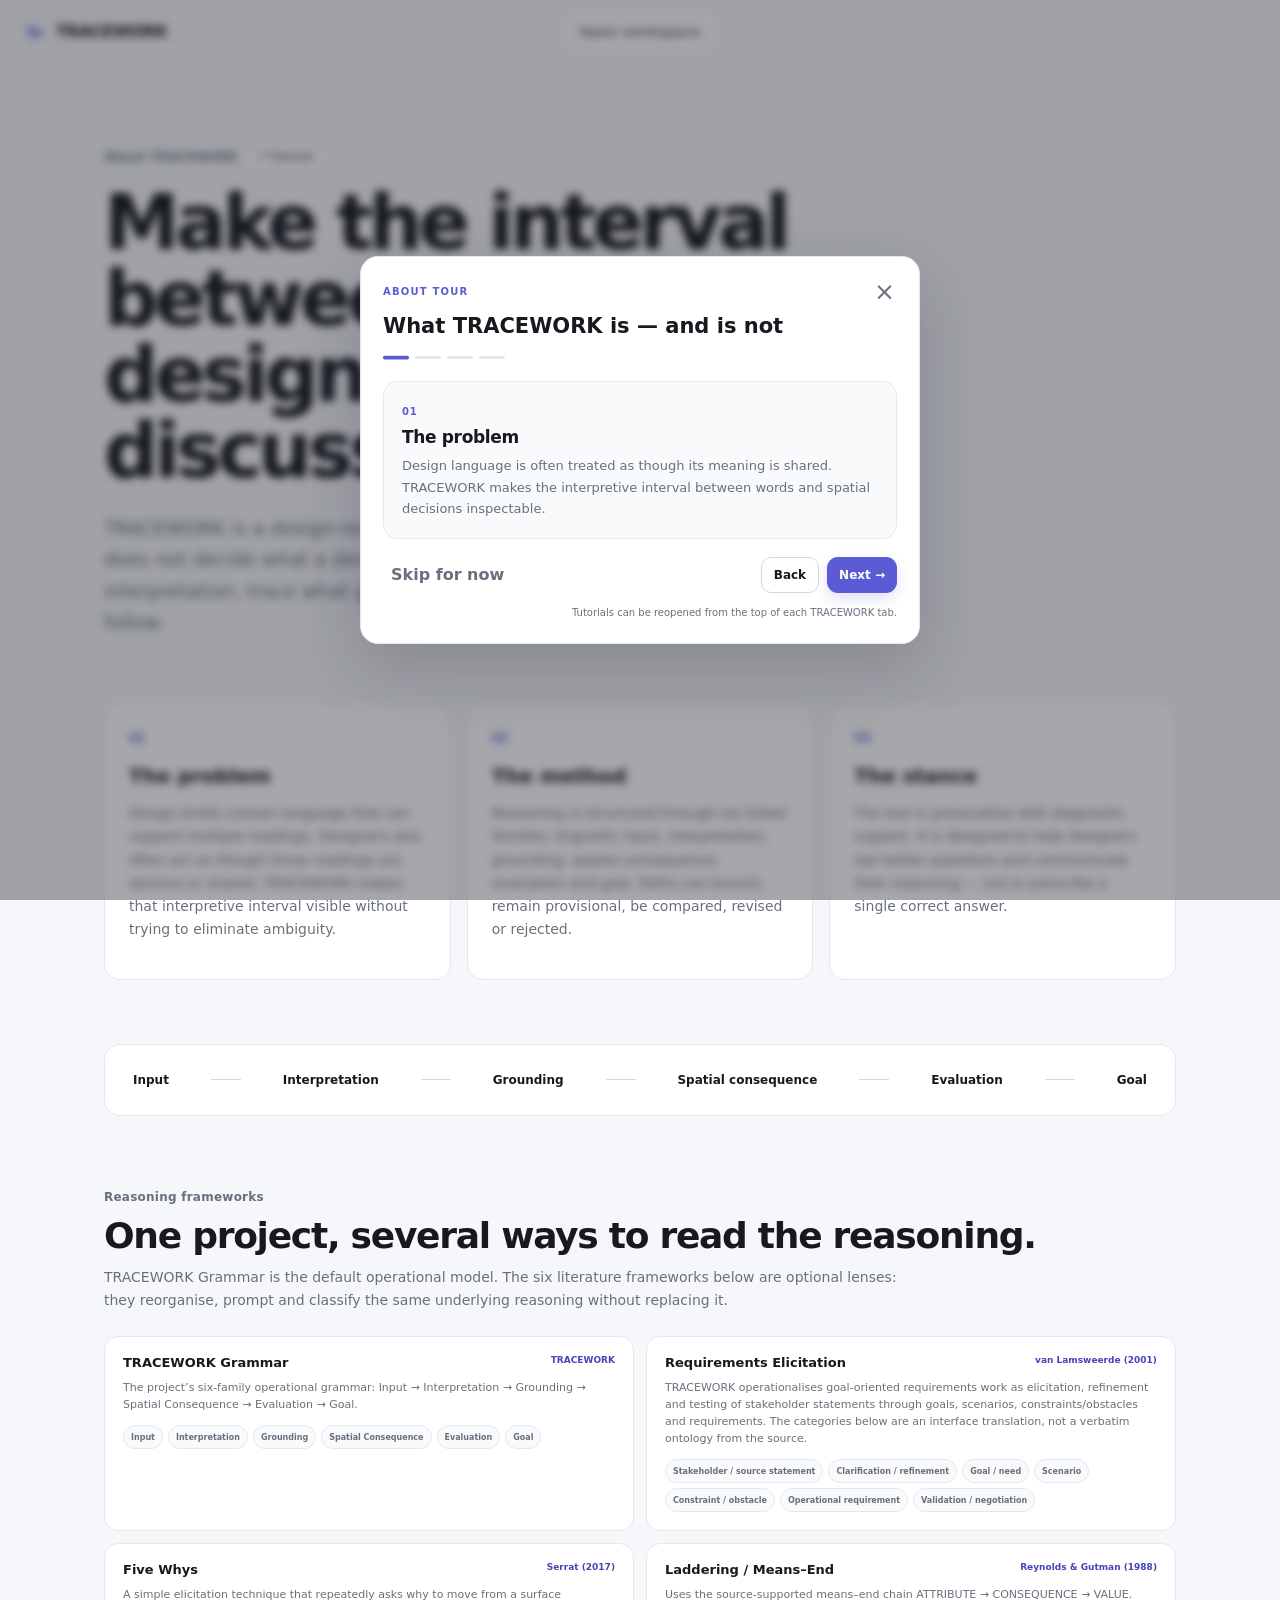
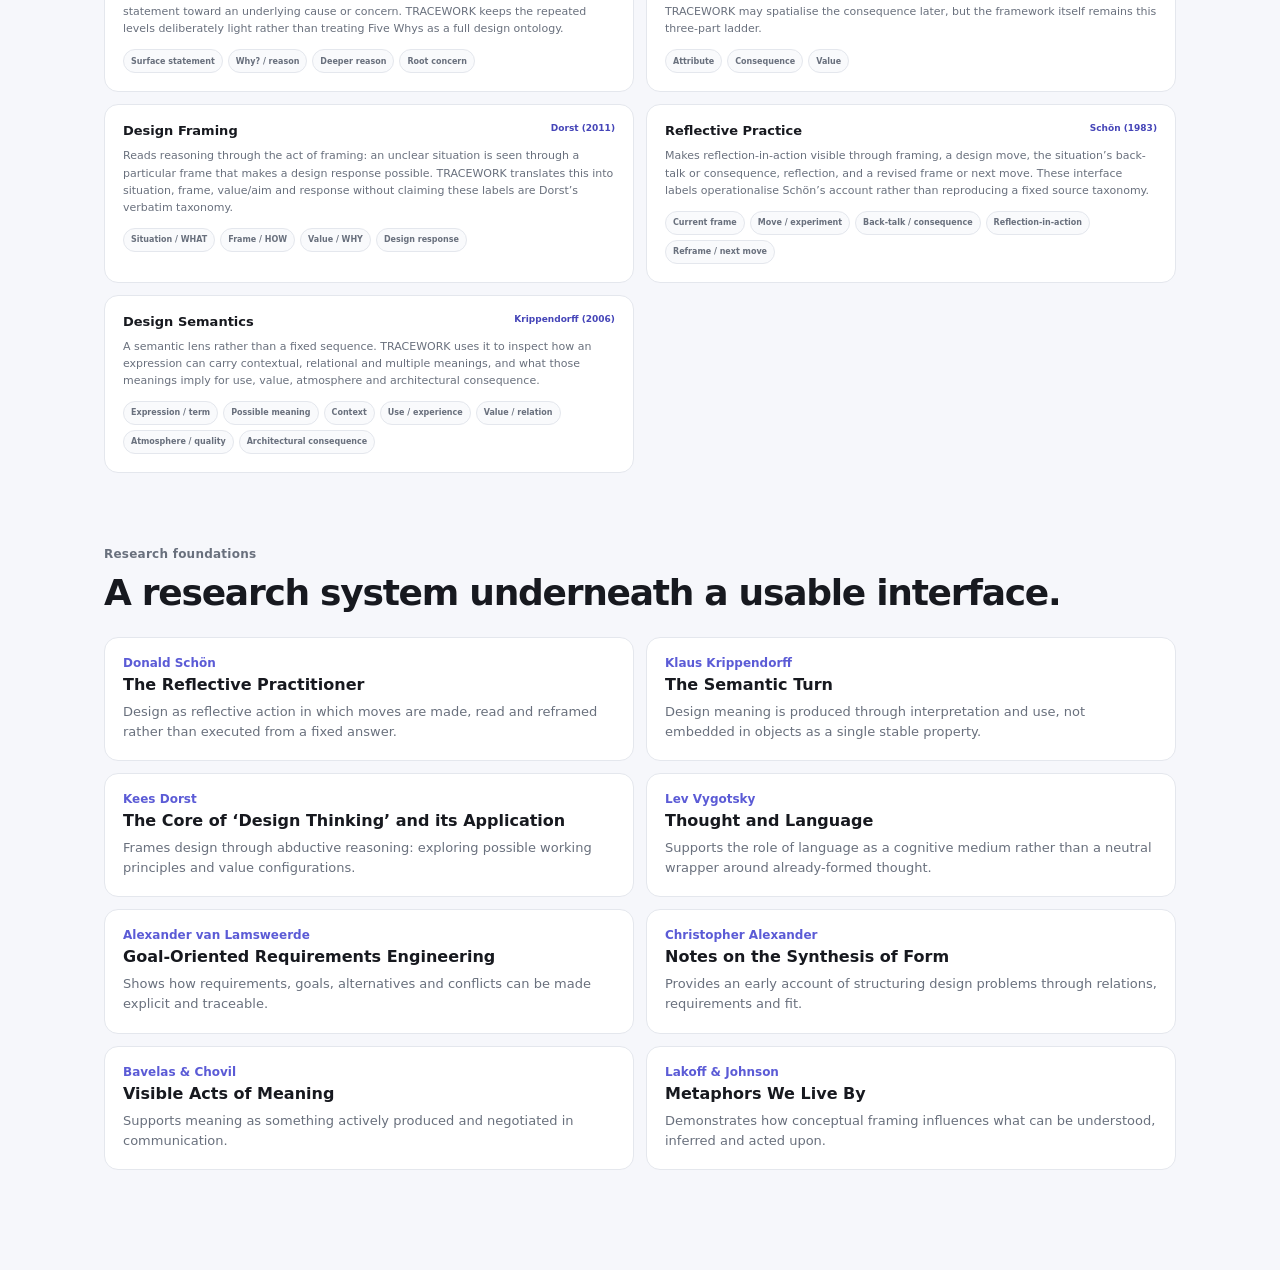
==== about.html @ eb067b59 "Add framework-aware guidance and tutorials" ====
<!doctype html>
<html lang="en">
<head>
  <meta charset="utf-8">
  <meta name="viewport" content="width=device-width,initial-scale=1">
  <title>About — TRACEWORK</title>
  <link rel="stylesheet" href="css/base.css">
  <link rel="stylesheet" href="css/layout.css">
  <link rel="stylesheet" href="css/components.css">
  <link rel="stylesheet" href="css/responsive.css">
</head>
<body>
  <header class="topbar">
    <a class="brand" href="index.html">
      <span class="brand-mark" aria-hidden="true"><span></span><span></span><span></span></span>
      <span>TRACEWORK</span>
    </a>
    <nav class="topnav"><a class="nav-link" href="index.html?resume=1">Open workspace</a></nav>
  </header>
  <main class="about-page">
    <section class="about-hero">
      <div class="tutorial-kicker-row"><span class="product-kicker">About TRACEWORK</span><button type="button" class="tutorial-link" data-tutorial="about">? Tutorial</button></div>
      <h1>Make the interval between words and design decisions discussable.</h1>
      <p>TRACEWORK is a design-reasoning prototype for architects and designers. It does not decide what a design term means. It helps a designer externalise an interpretation, trace what grounds it, and see the spatial consequences that follow.</p>
    </section>
    <section class="about-grid">
      <article><span>01</span><h2>The problem</h2><p>Design briefs contain language that can support multiple readings. Designers also often act as though those readings are obvious or shared. TRACEWORK makes that interpretive interval visible without trying to eliminate ambiguity.</p></article>
      <article><span>02</span><h2>The method</h2><p>Reasoning is structured through six linked families: linguistic input, interpretation, grounding, spatial consequence, evaluation and goal. Paths can branch, remain provisional, be compared, revised or rejected.</p></article>
      <article><span>03</span><h2>The stance</h2><p>The tool is provocative with diagnostic support. It is designed to help designers ask better questions and communicate their reasoning — not to prescribe a single correct answer.</p></article>
    </section>
    <section class="about-flow">
      <div class="flow-step">Input</div><i></i><div class="flow-step">Interpretation</div><i></i><div class="flow-step">Grounding</div><i></i><div class="flow-step">Spatial consequence</div><i></i><div class="flow-step">Evaluation</div><i></i><div class="flow-step">Goal</div>
    </section>
    <section class="about-frameworks">
      <span class="product-kicker">Reasoning frameworks</span>
      <h2>One project, several ways to read the reasoning.</h2>
      <p>TRACEWORK Grammar is the default operational model. The six literature frameworks below are optional lenses: they reorganise, prompt and classify the same underlying reasoning without replacing it.</p>
      <div class="framework-reference-grid" id="frameworkReferenceGrid"></div>
    </section>
    <section class="about-research">
      <span class="product-kicker">Research foundations</span>
      <h2>A research system underneath a usable interface.</h2>
      <div id="referenceList" class="reference-list"></div>
    </section>
  </main>
  <div class="modal-backdrop hidden" id="modalBackdrop" role="presentation">
    <div class="modal" id="modal" role="dialog" aria-modal="true" aria-labelledby="modalTitle"></div>
  </div>
  <script type="module">
    import { loadReferences } from './js/evidence/references.js';
    import { bindTutorialTriggers, maybeOpenFirstVisitTutorial } from './js/ui/tutorials.js';
    import { frameworks } from './js/core/frameworks.js';
    const el = document.getElementById('referenceList');
    loadReferences().then(items => {
      el.innerHTML = items.map(r => `<article><strong>${r.author}</strong><span>${r.title}</span><p>${r.relevance}</p></article>`).join('');
    });
    const frameworkGrid=document.getElementById('frameworkReferenceGrid');
    frameworkGrid.innerHTML=frameworks.filter(f=>f.id!=='freeform').map(f=>`<article class="framework-reference-card"><div class="framework-reference-head"><strong>${f.label}</strong><span>${f.source||''}</span></div><p>${f.description}</p><div class="framework-reference-roles">${(f.categories||[]).map(c=>`<span class="framework-role-chip has-help" data-help="${c.description}">${c.label}</span>`).join('')}</div></article>`).join('');
    bindTutorialTriggers();
    maybeOpenFirstVisitTutorial('about');
  </script>
</body>
</html>
---- css/base.css ----
:root {
  --bg: #f6f7fb;
  --surface: #ffffff;
  --surface-soft: #f9fafc;
  --surface-tint: #f2f2ff;
  --text: #17191f;
  --muted: #69707d;
  --muted-2: #9097a3;
  --border: #e4e7ed;
  --border-strong: #d3d7e0;
  --accent: #5b5bd6;
  --accent-dark: #4545b8;
  --accent-soft: #eeeeff;
  --input: #64748b;
  --interpretation: #7456e8;
  --grounding: #16847b;
  --consequence: #d17a18;
  --evaluation: #bd4b77;
  --goal: #3c8f5e;
  --danger: #b64242;
  --shadow: 0 10px 30px rgba(34, 40, 61, .07);
  --radius-sm: 10px;
  --radius: 14px;
  --radius-lg: 20px;
  --topbar: 64px;
  --font: Inter, ui-sans-serif, system-ui, -apple-system, BlinkMacSystemFont, "Segoe UI", sans-serif;
}
* { box-sizing: border-box; }
html { color-scheme: light; }
body { margin: 0; background: var(--bg); color: var(--text); font-family: var(--font); -webkit-font-smoothing: antialiased; }
button, input, textarea, select { font: inherit; }
button, a { -webkit-tap-highlight-color: transparent; }
button { color: inherit; }
a { color: inherit; text-decoration: none; }
textarea, input { color: var(--text); }
textarea::placeholder, input::placeholder { color: #a0a6b2; }
.hidden { display: none !important; }
::selection { background: #dedeff; }
:focus-visible { outline: 3px solid rgba(91,91,214,.2); outline-offset: 2px; }
:root { --note:#8d93a0; }
---- css/layout.css ----
.topbar {
  height: var(--topbar); position: sticky; top: 0; z-index: 50; display: grid;
  grid-template-columns: 1fr auto 1fr; align-items: center; gap: 24px; padding: 0 24px;
  background: rgba(246,247,251,.92); border-bottom: 1px solid var(--border); backdrop-filter: blur(16px);
}
.brand { display: inline-flex; width: max-content; align-items: center; gap: 10px; border: 0; background: transparent; padding: 0; font-weight: 760; letter-spacing: -.02em; cursor: pointer; }
.brand-mark { width: 22px; height: 20px; display: flex; align-items: center; position: relative; }
.brand-mark span { position: absolute; height: 2px; background: var(--accent); border-radius: 3px; transform-origin: left center; }
.brand-mark span:nth-child(1){ width: 12px; transform: translate(1px,-5px) rotate(14deg); }
.brand-mark span:nth-child(2){ width: 18px; transform: translate(3px,0); }
.brand-mark span:nth-child(3){ width: 13px; transform: translate(5px,5px) rotate(-14deg); }
.topnav { display: flex; align-items: center; gap: 4px; background: rgba(255,255,255,.72); border: 1px solid var(--border); padding: 4px; border-radius: 12px; }
.nav-link { border: 0; background: transparent; padding: 8px 12px; border-radius: 8px; color: var(--muted); font-size: 13px; font-weight: 600; cursor: pointer; }
.nav-link:hover, .nav-link.active { background: var(--surface); color: var(--text); box-shadow: 0 1px 3px rgba(20,24,38,.06); }
.topbar-actions { justify-self: end; display: flex; align-items: center; gap: 10px; }
.save-status { display: inline-flex; align-items: center; gap: 7px; font-size: 12px; color: var(--muted); }
.status-dot { width: 7px; height: 7px; border-radius: 50%; background: #55a56e; }

.landing { min-height: calc(100vh - var(--topbar)); display: flex; flex-direction: column; align-items: center; justify-content: center; padding: 72px 24px 52px; }
.landing-copy { text-align: center; max-width: 850px; }
.product-kicker, .panel-kicker { display: inline-block; color: var(--muted); font-size: 12px; font-weight: 700; letter-spacing: .02em; }
.landing h1 { margin: 18px 0 18px; font-size: clamp(52px, 7vw, 86px); line-height: .96; letter-spacing: -.055em; font-weight: 720; }
.landing h1 span { color: var(--accent); }
.landing-lede { max-width: 680px; margin: 0 auto; font-size: 19px; line-height: 1.6; color: var(--muted); }
.start-card { width: min(780px,100%); margin-top: 46px; padding: 16px; background: var(--surface); border: 1px solid var(--border); border-radius: 20px; box-shadow: var(--shadow); }
.start-card label { display: block; padding: 6px 6px 12px; font-size: 13px; font-weight: 700; }
.start-card textarea { width: 100%; resize: vertical; min-height: 160px; border: 0; background: var(--surface-soft); border-radius: 14px; padding: 18px; outline: none; line-height: 1.65; font-size: 15px; }
.start-actions { display: flex; align-items: center; justify-content: space-between; gap: 12px; padding: 14px 4px 2px; }
.landing-proof { display: flex; align-items: center; flex-wrap: wrap; justify-content: center; gap: 8px; margin-top: 36px; color: var(--muted-2); font-size: 11px; font-weight: 650; }
.landing-proof i { width: 24px; height: 1px; background: var(--border-strong); }

.app-view { min-height: calc(100vh - var(--topbar)); }
.workspace { display: grid; grid-template-columns: 330px minmax(520px,1fr) 340px; height: calc(100vh - var(--topbar)); min-height: 620px; }
.panel { background: var(--surface); min-width: 0; }
.source-panel, .inspector-panel { overflow: auto; }
.source-panel { border-right: 1px solid var(--border); padding: 22px; }
.canvas-panel { position: relative; display: grid; grid-template-rows: auto 1fr auto; background: var(--surface-soft); overflow: hidden; }
.inspector-panel { border-left: 1px solid var(--border); padding: 22px; }
.panel-header, .canvas-toolbar { display: flex; align-items: flex-start; justify-content: space-between; gap: 16px; }
.panel-header h2, .canvas-toolbar h2 { margin: 5px 0 0; font-size: 18px; letter-spacing: -.02em; }
.canvas-toolbar { padding: 18px 20px 14px; border-bottom: 1px solid var(--border); background: rgba(255,255,255,.76); backdrop-filter: blur(10px); z-index: 8; }
.canvas-title-row { display: flex; align-items: center; gap: 9px; }
.toolbar-actions { display: flex; gap: 6px; }
.canvas-empty { align-self: center; justify-self: center; text-align: center; max-width: 390px; padding: 30px; color: var(--muted); }
.canvas-empty h3 { color: var(--text); margin: 18px 0 8px; font-size: 20px; }
.canvas-empty p { margin: 0; font-size: 14px; line-height: 1.6; }
.empty-glyph { width: 72px; height: 44px; margin: 0 auto; position: relative; }
.empty-glyph span { position: absolute; height: 2px; border-radius: 3px; background: var(--accent); transform-origin: left center; }
.empty-glyph span:nth-child(1){ width: 42px; top: 12px; left: 6px; transform: rotate(12deg); }
.empty-glyph span:nth-child(2){ width: 55px; top: 22px; left: 10px; }
.empty-glyph span:nth-child(3){ width: 35px; top: 32px; left: 20px; transform: rotate(-12deg); }
.canvas-footer { min-height: 48px; padding: 10px 16px; border-top: 1px solid var(--border); display: flex; align-items: center; justify-content: space-between; gap: 12px; background: rgba(255,255,255,.82); z-index: 8; }
.canvas-hint { font-size: 11px; color: var(--muted-2); }
.graph-viewport { position: relative; overflow: auto; background-image: radial-gradient(circle at 1px 1px, #dfe2e9 1px, transparent 0); background-size: 22px 22px; cursor: grab; overscroll-behavior: contain; touch-action: none; }
.graph-viewport.panning { cursor: grabbing; }
.graph-viewport.panning .graph-node { cursor: grabbing; }
.graph-surface { min-width: 1100px; min-height: 720px; position: relative; transform-origin: 0 0; }
.subview { padding: 52px clamp(24px,5vw,72px) 70px; }
.subview-head { display: flex; justify-content: space-between; align-items: end; gap: 30px; margin-bottom: 34px; }
.subview-head h2 { margin: 7px 0 8px; font-size: clamp(28px,3vw,42px); letter-spacing: -.035em; }
.subview-head p { max-width: 720px; margin: 0; color: var(--muted); line-height: 1.6; }
.pathway-grid { display: grid; grid-template-columns: repeat(3,minmax(0,1fr)); gap: 16px; }
.trace-dashboard { display: grid; grid-template-columns: 1.2fr .8fr; gap: 18px; }

.about-page { max-width: 1120px; margin: 0 auto; padding: 80px 24px 100px; }
.about-hero { max-width: 850px; }
.about-hero h1 { margin: 16px 0 24px; font-size: clamp(46px,6vw,76px); line-height: 1; letter-spacing: -.055em; }
.about-hero p { max-width: 760px; font-size: 19px; line-height: 1.65; color: var(--muted); }
.about-grid { display: grid; grid-template-columns: repeat(3,1fr); gap: 16px; margin: 64px 0; }
.about-grid article { background: var(--surface); border: 1px solid var(--border); border-radius: 16px; padding: 24px; }
.about-grid article > span { color: var(--accent); font-size: 12px; font-weight: 750; }
.about-grid h2 { font-size: 20px; margin: 18px 0 10px; }
.about-grid p { color: var(--muted); line-height: 1.65; font-size: 14px; }
.about-flow { display: flex; align-items: center; justify-content: space-between; gap: 8px; padding: 28px; background: var(--surface); border: 1px solid var(--border); border-radius: 16px; overflow-x: auto; }
.about-flow i { min-width: 30px; height: 1px; background: var(--border-strong); }
.flow-step { white-space: nowrap; font-size: 12px; font-weight: 700; }
.about-research { margin-top: 70px; }
.about-research h2 { font-size: 36px; letter-spacing: -.035em; margin: 10px 0 24px; }
.reference-list { display: grid; grid-template-columns: repeat(2,1fr); gap: 12px; }
.reference-list article { background: var(--surface); border: 1px solid var(--border); border-radius: 14px; padding: 18px; }
.reference-list strong, .reference-list span { display: block; }
.reference-list strong { font-size: 12px; color: var(--accent); margin-bottom: 5px; }
.reference-list span { font-weight: 700; }
.reference-list p { margin: 8px 0 0; color: var(--muted); font-size: 13px; line-height: 1.55; }
.graph-stage { position:relative; min-width:100%; min-height:100%; }
.graph-surface { position:absolute; left:0; top:0; transform-origin:0 0; }
.zoom-control { display:flex; align-items:center; border:1px solid var(--border); border-radius:10px; overflow:hidden; background:var(--surface); }
.zoom-control .tool-button { border:0; border-radius:0; min-width:34px; padding-inline:9px; }
.zoom-control span { min-width:48px; text-align:center; font-size:10px; font-weight:750; color:var(--muted); border-inline:1px solid var(--border); padding:7px 5px; }
.project-shelf { width:min(900px,calc(100% - 40px)); margin:30px auto 0; }
.project-shelf-head { display:flex; align-items:end; justify-content:space-between; gap:20px; margin-bottom:12px; }
.project-shelf-head h2 { margin:5px 0 0; font-size:17px; }
.project-local-note { font-size:10px; color:var(--muted-2); }
.project-grid { display:grid; grid-template-columns:repeat(2,minmax(0,1fr)); gap:10px; }
.project-card { background:rgba(255,255,255,.82); border:1px solid var(--border); border-radius:14px; padding:15px; display:flex; align-items:center; justify-content:space-between; gap:14px; box-shadow:0 5px 16px rgba(34,40,61,.035); }
.project-card-label { display:block; font-size:9px; font-weight:800; letter-spacing:.08em; color:var(--accent); }
.project-card h3 { margin:5px 0 4px; font-size:13px; }
.project-card p { margin:0; color:var(--muted); font-size:10px; line-height:1.45; max-width:420px; }
.compact-project { flex:0 0 auto; padding:8px 12px; }

/* Round 1 · free reasoning input. Kept as an overlay so the established workspace layout stays intact. */
.thought-dock {
  position:absolute; z-index:7; left:50%; bottom:62px; transform:translateX(-50%);
  width:min(690px,calc(100% - 44px)); display:grid; grid-template-columns:minmax(0,1fr) auto;
  gap:10px; align-items:end; padding:10px; background:rgba(245,246,249,.96);
  border:1px solid var(--border-strong); border-radius:14px; box-shadow:0 10px 28px rgba(34,40,61,.10);
  backdrop-filter:blur(10px);
}
.thought-entry { min-width:0; }
.thought-entry textarea { width:100%; min-height:48px; max-height:116px; resize:vertical; border:0; outline:0; background:transparent; padding:6px 8px 4px; font-size:12px; line-height:1.5; }
.thought-reading { display:flex; align-items:center; gap:7px; min-height:26px; padding:2px 7px 0; color:var(--muted); font-size:9px; }
.thought-reading select { max-width:155px; border:1px solid var(--border); border-radius:999px; background:var(--surface); color:var(--text); padding:4px 8px; font-size:9px; font-weight:750; outline:0; }
.thought-reading small { min-width:0; overflow:hidden; text-overflow:ellipsis; white-space:nowrap; color:var(--muted-2); }
.thought-actions { display:flex; gap:6px; padding-bottom:2px; }
.thought-actions button:disabled { opacity:.42; cursor:not-allowed; }

/* Long-brief intake keeps the existing landing card but adds a quiet mode switch. */
.brief-start-head { display:flex; align-items:center; justify-content:space-between; gap:14px; padding:2px 4px 10px; }
.brief-start-head > label { padding:4px 2px; }
.brief-mode-toggle { display:flex; align-items:center; gap:3px; padding:3px; border:1px solid var(--border); border-radius:10px; background:var(--surface-soft); }
.brief-mode-button { border:0; background:transparent; color:var(--muted); border-radius:7px; padding:7px 9px; font-size:10px; font-weight:750; cursor:pointer; }
.brief-mode-button.active { background:var(--surface); color:var(--text); box-shadow:0 1px 3px rgba(20,24,38,.08); }
.document-brief-tools { display:flex; align-items:center; gap:10px; margin:0 2px 10px; padding:10px 11px; border:1px dashed var(--border-strong); border-radius:12px; background:var(--surface-soft); }
.document-upload-button { flex:0 0 auto; margin:0 !important; padding:7px 10px !important; border:1px solid var(--border-strong); border-radius:9px; background:var(--surface); font-size:10px !important; cursor:pointer; }
.document-upload-button:hover { border-color:#bfc4cf; }
.document-file-status { min-width:0; color:var(--muted); font-size:10px; line-height:1.45; }
.brief-chunk-preview { margin:10px 2px 0; padding:11px 12px; border:1px solid var(--border); border-radius:12px; background:#fafaff; display:grid; gap:8px; }
.brief-chunk-preview > div:first-child { display:flex; align-items:baseline; justify-content:space-between; gap:12px; }
.brief-chunk-preview strong { font-size:11px; }
.brief-chunk-preview span { color:var(--muted); font-size:9px; }
.brief-chunk-preview-list { display:flex; flex-wrap:wrap; gap:5px; }
.brief-chunk-preview-list span { display:inline-flex; align-items:center; min-height:23px; padding:4px 7px; border-radius:999px; background:var(--surface); border:1px solid var(--border); color:var(--muted); }

/* Round 2B.1 · named projects and explicit long-brief filing */
.project-name-field { margin:0 2px 10px; }
.project-name-field label { display:flex; align-items:center; justify-content:space-between; gap:10px; padding:3px 3px 6px; color:var(--text); font-size:10px; }
.project-name-field label span { color:var(--muted-2); font-weight:550; }
.project-name-field input { width:100%; border:1px solid var(--border); border-radius:10px; background:var(--surface-soft); color:var(--text); padding:10px 12px; outline:0; font-size:12px; }
.project-name-field input:focus { border-color:#c7c7f8; background:var(--surface); box-shadow:0 0 0 3px rgba(99,94,232,.06); }

/* Round 2B.3 · landing source filing */
.brief-chunk-preview-head { display:flex; align-items:flex-start !important; justify-content:space-between; gap:12px; }
.brief-chunk-preview-head > div { display:grid; gap:2px; }
.brief-chunk-preview-list .landing-chunk-chip { display:inline-flex; align-items:center; gap:5px; min-height:25px; padding:4px 8px; border-radius:999px; background:var(--surface); border:1px solid var(--border); color:var(--muted); font:inherit; font-size:9px; cursor:pointer; }
.brief-chunk-preview-list .landing-chunk-chip:hover { border-color:#cbcbed; color:var(--text); }
.brief-chunk-preview-list .landing-chunk-chip.active { border-color:#aaa8ef; background:#f2f1ff; color:var(--accent-dark); box-shadow:0 0 0 2px rgba(99,94,232,.05); }
.landing-chunk-empty { padding:7px 0; color:var(--muted); font-size:9px; }
.landing-chunk-editor { display:grid; gap:7px; padding-top:8px; border-top:1px solid var(--border); }
.landing-chunk-editor-head { display:flex; align-items:baseline; justify-content:space-between; gap:10px; }
.landing-chunk-editor input,.landing-chunk-editor textarea { width:100%; box-sizing:border-box; border:1px solid var(--border); border-radius:9px; background:var(--surface); color:var(--text); padding:8px 9px; outline:none; font:inherit; font-size:10px; resize:vertical; }
.landing-chunk-editor input:focus,.landing-chunk-editor textarea:focus { border-color:#aaa8ef; box-shadow:0 0 0 2px rgba(99,94,232,.06); }

/* Round 3A · aggregate-map toolbar stays compact at desktop widths. */
.canvas-toolbar > div:first-child { min-width:0; }
.canvas-title-row { flex-wrap:wrap; }
@media (max-width: 1180px){
  .aggregate-controls { max-width:560px; }
  .aggregate-controls select { max-width:130px; }
}
---- css/components.css ----
.primary-button, .secondary-button, .text-button, .tool-button, .icon-button, .choice-chip {
  border: 0; cursor: pointer; transition: .16s ease; font-weight: 650;
}
.primary-button { display: inline-flex; align-items: center; gap: 16px; background: var(--accent); color: white; border-radius: 11px; padding: 12px 16px; box-shadow: 0 6px 14px rgba(91,91,214,.18); }
.primary-button:hover { background: var(--accent-dark); transform: translateY(-1px); }
.primary-button.compact { padding: 9px 12px; font-size: 12px; }
.secondary-button { background: var(--surface); border: 1px solid var(--border-strong); border-radius: 10px; padding: 10px 12px; font-size: 12px; }
.secondary-button:hover { border-color: #bfc4cf; background: var(--surface-soft); }
.secondary-button.full { width: 100%; margin-top: 12px; color: var(--muted); }
.text-button { background: transparent; padding: 8px; color: var(--muted); }
.text-button:hover { color: var(--accent); }
.icon-button { width: 34px; height: 34px; display: grid; place-items: center; border: 1px solid var(--border); background: var(--surface); border-radius: 9px; cursor: pointer; }
.icon-button:hover { border-color: var(--border-strong); transform: translateY(-1px); }
.icon-button.small { width: 30px; height: 30px; font-size: 12px; }
.tool-button { padding: 8px 10px; border: 1px solid var(--border); background: var(--surface); border-radius: 9px; font-size: 11px; color: var(--muted); }
.tool-button:hover:not(:disabled) { color: var(--text); border-color: var(--border-strong); }
.tool-button:disabled { opacity: .42; cursor: not-allowed; }
.branch-count, .count-pill { display: inline-flex; align-items: center; justify-content: center; height: 22px; padding: 0 8px; border-radius: 20px; background: var(--surface-tint); color: var(--accent); font-size: 10px; font-weight: 750; }

.brief-document { margin-top: 22px; padding: 16px; background: var(--surface-soft); border: 1px solid var(--border); border-radius: 14px; font-size: 14px; line-height: 1.8; white-space: pre-wrap; min-height: 160px; }
.hotspot-inline { border: 0; padding: 1px 3px; margin: 0 -1px; border-radius: 5px; background: linear-gradient(transparent 64%, #dfe0ff 64%); color: inherit; cursor: pointer; font-weight: 680; }
.hotspot-inline:hover, .hotspot-inline.active { background: #e7e7ff; color: var(--accent-dark); }
.source-footer { margin-top: 24px; }
.section-label-row { display: flex; align-items: center; justify-content: space-between; }
.section-label { color: var(--muted); font-size: 11px; font-weight: 750; text-transform: uppercase; letter-spacing: .06em; }
.hotspot-list { display: flex; flex-wrap: wrap; gap: 7px; margin-top: 10px; }
.hotspot-chip { border: 1px solid var(--border); background: var(--surface); border-radius: 20px; padding: 7px 10px; font-size: 11px; color: var(--muted); cursor: pointer; }
.hotspot-chip:hover, .hotspot-chip.active { border-color: #c7c7f8; background: var(--accent-soft); color: var(--accent-dark); }
.brief-editor-wrap { margin-top: 16px; }
.brief-editor-wrap textarea { width: 100%; border: 1px solid var(--border-strong); border-radius: 12px; padding: 14px; resize: vertical; outline: none; line-height: 1.6; }
.inline-actions { display: flex; justify-content: flex-end; gap: 8px; margin-top: 9px; }

.inspector-empty { padding-top: 60px; text-align: center; color: var(--muted); }
.inspector-empty .mini-trace { width: 52px; height: 30px; margin: 0 auto 16px; position: relative; }
.inspector-empty .mini-trace:before, .inspector-empty .mini-trace:after { content:""; position:absolute; height:2px; background:var(--accent); border-radius:2px; }
.inspector-empty .mini-trace:before { width:44px; top:9px; left:3px; transform:rotate(10deg); }
.inspector-empty .mini-trace:after { width:32px; top:20px; left:11px; transform:rotate(-8deg); }
.inspector-empty h3 { color: var(--text); font-size: 17px; margin: 0 0 8px; }
.inspector-empty p { font-size: 13px; line-height: 1.55; }
.inspector-head { padding-bottom: 18px; border-bottom: 1px solid var(--border); }
.inspector-type { display: inline-flex; align-items: center; gap: 7px; font-size: 11px; font-weight: 760; text-transform: uppercase; letter-spacing: .05em; }
.inspector-type i { width: 8px; height: 8px; border-radius: 50%; background: var(--node-color,var(--accent)); }
.inspector-head h3 { margin: 10px 0 6px; font-size: 20px; letter-spacing: -.025em; }
.inspector-head p { margin: 0; color: var(--muted); font-size: 13px; line-height: 1.55; }
.inspector-section { padding: 18px 0; border-bottom: 1px solid var(--border); }
.inspector-section:last-child { border-bottom: 0; }
.inspector-section h4 { margin: 0 0 10px; font-size: 12px; }
.prompt-question { font-size: 15px; line-height: 1.5; font-weight: 680; margin-bottom: 12px; }
.choice-list { display: flex; flex-direction: column; gap: 7px; }
.choice-chip { text-align: left; padding: 10px 11px; background: var(--surface-soft); border: 1px solid var(--border); border-radius: 10px; color: var(--text); font-size: 12px; }
.choice-chip:hover, .choice-chip.selected { background: var(--accent-soft); border-color: #c7c7f8; color: var(--accent-dark); }
.custom-answer { display: flex; gap: 7px; margin-top: 9px; }
.custom-answer input, .field-input, .field-textarea { width: 100%; border: 1px solid var(--border-strong); background: var(--surface); border-radius: 10px; padding: 10px 11px; outline: none; font-size: 12px; }
.field-textarea { min-height: 90px; resize: vertical; line-height: 1.5; }
.field-label { display: block; margin: 12px 0 6px; font-size: 11px; font-weight: 700; color: var(--muted); }
.stage-progress { display: flex; gap: 4px; margin-top: 14px; }
.stage-progress span { flex:1; height:3px; border-radius: 4px; background: var(--border); }
.stage-progress span.done { background: var(--accent); }
.inspector-actions { display: flex; gap: 8px; margin-top: 14px; }
.inspector-actions > * { flex:1; justify-content: center; }
.node-meta-list { display: grid; gap: 8px; }
.node-meta { display: flex; justify-content: space-between; gap: 12px; font-size: 11px; }
.node-meta span:first-child { color: var(--muted); }
.status-chip { padding: 4px 7px; background: var(--surface-soft); border: 1px solid var(--border); border-radius: 20px; font-size: 10px; }
.status-chip.active { color: var(--goal); background: #edf8f0; border-color: #cde7d4; }

.legend { display: flex; flex-wrap: wrap; gap: 10px; }
.legend-item { display: inline-flex; align-items: center; gap: 5px; font-size: 10px; color: var(--muted); }
.legend-item i { width: 7px; height: 7px; border-radius: 50%; background: var(--legend-color); }
.search-field { min-width: 320px; display: flex; align-items: center; gap: 8px; background: var(--surface); border: 1px solid var(--border); border-radius: 12px; padding: 10px 12px; }
.search-field input { border: 0; outline: 0; width: 100%; background: transparent; }
.pathway-card { background: var(--surface); border: 1px solid var(--border); border-radius: 16px; padding: 20px; transition: .16s ease; }
.pathway-card:hover { transform: translateY(-2px); box-shadow: var(--shadow); border-color: var(--border-strong); }
.pathway-card-head { display:flex; align-items:center; justify-content:space-between; gap:8px; }
.pathway-source { font-size: 10px; font-weight: 750; color: var(--accent); text-transform: uppercase; letter-spacing: .05em; }
.pathway-card h3 { margin: 12px 0 16px; font-size: 18px; }
.pathway-mini { display: grid; gap: 8px; }
.pathway-step { display:grid; grid-template-columns: 8px 1fr; gap:9px; align-items:start; }
.pathway-step i { width: 7px; height: 7px; border-radius:50%; margin-top:5px; background: var(--step-color,var(--accent)); }
.pathway-step strong { display:block; font-size:10px; text-transform:uppercase; letter-spacing:.04em; color:var(--muted); }
.pathway-step span { display:block; margin-top:2px; font-size:12px; line-height:1.45; }
.pathway-card-actions { display:flex; gap:7px; margin-top:18px; }

.trace-card { background:var(--surface); border:1px solid var(--border); border-radius:16px; padding:20px; }
.trace-card h3 { margin:0 0 16px; font-size:16px; }
.trace-stats { display:grid; grid-template-columns:repeat(2,1fr); gap:9px; }
.trace-stat { background:var(--surface-soft); border-radius:12px; padding:14px; }
.trace-stat strong { display:block; font-size:24px; letter-spacing:-.03em; }
.trace-stat span { font-size:11px; color:var(--muted); }
.timeline { display:grid; gap:0; }
.timeline-item { display:grid; grid-template-columns:70px 10px 1fr; gap:10px; padding:9px 0; }
.timeline-item time { font-size:10px; color:var(--muted-2); padding-top:2px; }
.timeline-item i { width:7px; height:7px; border-radius:50%; background:var(--accent); margin-top:3px; position:relative; }
.timeline-item i:after { content:""; position:absolute; width:1px; height:27px; background:var(--border); top:8px; left:3px; }
.timeline-item:last-child i:after { display:none; }
.timeline-item div { font-size:12px; line-height:1.45; }
.empty-state-card { grid-column:1/-1; text-align:center; padding:54px; background:var(--surface); border:1px dashed var(--border-strong); border-radius:16px; color:var(--muted); }

.modal-backdrop { position:fixed; inset:0; z-index:100; display:grid; place-items:center; padding:24px; background:rgba(22,25,33,.38); backdrop-filter:blur(4px); }
.modal { width:min(560px,100%); max-height:80vh; overflow:auto; background:var(--surface); border:1px solid var(--border); border-radius:18px; box-shadow:0 24px 70px rgba(24,28,40,.2); padding:22px; }
.modal h2 { margin:0; font-size:21px; }
.modal p { color:var(--muted); font-size:13px; line-height:1.6; }
.modal-actions { display:flex; justify-content:flex-end; gap:8px; margin-top:18px; }
.toast-region { position:fixed; right:20px; bottom:20px; z-index:120; display:grid; gap:8px; }
.toast { background:#242733; color:white; border-radius:11px; padding:11px 14px; font-size:12px; box-shadow:var(--shadow); animation:toastIn .18s ease; }
@keyframes toastIn { from { transform:translateY(5px); opacity:0; } }

.danger-subtle { color: var(--danger); border-color: rgba(182,66,66,.26); }
.danger-subtle:hover { color: #8f3030; background: #fff7f7; border-color: rgba(182,66,66,.42); }
.danger-button { border: 0; cursor: pointer; border-radius: 10px; padding: 9px 12px; font-weight: 700; font-size: 12px; background: var(--danger); color: white; }
.danger-button:hover { background: #963535; }

/* Selectable ontology/tag chips in the inspector */
.hotspot-chip.selected { border-color:#b8b9f5; background:var(--accent-soft); color:var(--accent-dark); box-shadow:inset 0 0 0 1px rgba(91,91,214,.08); }
.compare-picker { display:grid; grid-template-columns:1fr 1fr; gap:12px; margin:16px 0; }
.compare-picker label { display:grid; gap:6px; font-size:11px; font-weight:700; color:var(--muted); }
.compare-table { display:grid; grid-template-columns:90px 1fr 1fr; gap:9px 12px; font-size:11px; align-items:start; }
.compare-head { display:flex; align-items:center; gap:7px; }
.path-status { display:inline-flex; align-items:center; padding:3px 6px; border-radius:999px; border:1px solid var(--border); background:var(--surface-soft); font-size:9px; color:var(--muted); font-weight:750; text-transform:uppercase; letter-spacing:.04em; }
.path-status.rejected { color:var(--danger); background:#fff7f7; border-color:rgba(182,66,66,.24); }
.path-status.provisional { color:var(--accent-dark); background:var(--accent-soft); border-color:#d3d3fb; }
.discussion-shell { display:grid; grid-template-columns:minmax(0,1.2fr) minmax(300px,.8fr); gap:18px; }
.discussion-card { background:var(--surface); border:1px solid var(--border); border-radius:16px; padding:20px; }
.discussion-list { display:grid; gap:10px; margin-top:14px; }
.discussion-item { border:1px solid var(--border); background:var(--surface-soft); border-radius:12px; padding:13px; }
.discussion-item-head { display:flex; align-items:center; justify-content:space-between; gap:10px; margin-bottom:7px; font-size:10px; color:var(--muted); }
.discussion-item strong { color:var(--text); }
.discussion-item p { margin:0; font-size:12px; line-height:1.55; color:var(--text); }
.discussion-scope { color:var(--accent-dark); font-weight:700; }


/* Discussion anchor clarity */
.discussion-anchor-preview { margin:9px 0 14px; padding:10px 12px; border:1px solid var(--border); border-radius:10px; background:var(--surface-soft); display:grid; gap:3px; }
.discussion-anchor-preview span { color:var(--accent-dark); font-size:9px; font-weight:800; letter-spacing:.07em; text-transform:uppercase; }
.discussion-anchor-preview strong { font-size:11px; line-height:1.45; font-weight:680; color:var(--text); }
.discussion-scope { max-width:48%; overflow:hidden; text-overflow:ellipsis; white-space:nowrap; }

/* Round 1 · semantic hotspot labels, node-use guidance and precedent suggestions */
.hotspot-kind { display:inline-flex; align-items:center; margin-left:5px; padding:2px 5px; border-radius:999px; background:var(--surface-soft); border:1px solid var(--border); color:var(--muted-2); font-size:8px; font-weight:800; text-transform:uppercase; letter-spacing:.05em; vertical-align:middle; }
.hotspot-chip.active .hotspot-kind { background:rgba(255,255,255,.64); border-color:#d4d4fa; color:var(--accent-dark); }
.node-use-card { padding:11px 12px; border:1px solid var(--border); border-radius:11px; background:var(--surface-soft); }
.node-use-card strong { display:block; font-size:11px; margin-bottom:4px; }
.node-use-card p { margin:0; color:var(--muted); font-size:11px; line-height:1.5; }
.node-use-card p + p { margin-top:7px; }
.case-study-list { display:grid; gap:8px; }
.case-study-button { width:100%; text-align:left; border:1px solid var(--border); background:var(--surface-soft); border-radius:11px; padding:10px 11px; cursor:pointer; transition:.16s ease; }
.case-study-button:hover { background:var(--surface); border-color:#c9c9f6; }
.case-study-button span { display:block; color:var(--accent-dark); font-size:9px; font-weight:800; letter-spacing:.035em; text-transform:uppercase; }
.case-study-button strong { display:block; margin-top:4px; font-size:11px; }
.case-study-button small { display:block; margin-top:4px; color:var(--muted); font-size:10px; line-height:1.45; }
.classification-chip { display:inline-flex; align-items:center; gap:6px; padding:5px 8px; border-radius:999px; border:1px solid var(--border); background:var(--surface-soft); font-size:9px; color:var(--muted); }
.classification-chip i { width:6px; height:6px; border-radius:50%; background:var(--node-color,var(--muted)); }

/* Round 1.1 · lighter guidance, trace checks and project controls */
.hotspot-controls { display:flex; align-items:center; gap:6px; }
.text-button.mini { padding:4px 6px; font-size:9px; color:var(--muted-2); }
.text-button.mini:hover { color:var(--accent-dark); }

.project-card-actions { display:flex; align-items:center; gap:7px; flex:0 0 auto; }
.project-delete-button { width:30px; height:30px; border:1px solid var(--border); border-radius:9px; background:var(--surface); color:var(--muted-2); cursor:pointer; font-size:16px; line-height:1; }
.project-delete-button:hover { color:var(--danger); border-color:rgba(182,66,66,.35); background:#fff8f8; }

.trace-check-button { border:0; background:transparent; color:var(--muted-2); font-size:9px; font-weight:750; cursor:pointer; padding:4px 7px; border-radius:999px; }
.trace-check-button:hover { background:var(--surface); color:var(--text); }
.trace-check-button.attention { background:#fff8ed; color:#9a651d; }
.trace-issue-list { display:grid; gap:8px; margin-top:14px; }
.trace-issue { text-align:left; border:1px solid var(--border); background:var(--surface-soft); border-radius:11px; padding:11px 12px; cursor:pointer; }
.trace-issue:hover { border-color:#c9c9f6; background:var(--surface); }
.trace-issue span { display:block; color:var(--accent-dark); font-size:9px; font-weight:800; text-transform:uppercase; letter-spacing:.05em; }
.trace-issue strong { display:block; margin-top:4px; font-size:11px; line-height:1.4; }
.trace-issue small { display:block; margin-top:4px; color:var(--muted); font-size:10px; line-height:1.45; }
.trace-clear { padding:14px; margin-top:12px; border:1px solid var(--border); border-radius:11px; background:var(--surface-soft); }
.trace-clear strong { font-size:12px; }
.trace-clear p { margin:5px 0 0; font-size:11px; }

.thought-matches { display:flex; flex-wrap:wrap; gap:5px; padding:3px 7px 0; }
.thought-match { display:inline-flex; align-items:center; gap:5px; border:1px solid var(--border); background:rgba(255,255,255,.58); border-radius:999px; padding:4px 7px; color:var(--muted); cursor:pointer; font-size:8px; }
.thought-match strong { font-size:8px; color:var(--muted-2); }
.thought-match.strongest { border-color:#d1d1fa; }
.thought-match.selected { background:var(--accent-soft); border-color:#c7c7f8; color:var(--accent-dark); }
.thought-match.selected strong { color:var(--accent-dark); }
.thought-clarifier { padding:4px 8px 0; color:var(--muted-2); font-size:8px; line-height:1.4; }

.selection-brief { margin-top:14px; padding:16px; border:1px solid var(--border); border-radius:12px; background:var(--surface-soft); line-height:1.8; font-size:13px; user-select:text; cursor:text; white-space:pre-wrap; }
.selection-brief::selection { background:#dedeff; }
.selection-readout { display:grid; gap:3px; margin-top:10px; }
.selection-readout span { color:var(--muted-2); font-size:9px; text-transform:uppercase; font-weight:800; letter-spacing:.05em; }
.selection-readout strong { font-size:12px; }

.case-study-entry { display:grid; gap:5px; }
.case-study-source { width:max-content; color:var(--accent-dark); font-size:9px; font-weight:700; padding:2px 3px; }
.case-study-source:hover { text-decoration:underline; }

/* Round 1.2 · front-page subviews */
.front-subview-note { max-width:720px; padding:20px; border:1px solid var(--border); border-radius:14px; background:var(--surface); color:var(--muted); font-size:13px; line-height:1.6; }
.saved-trace-library { display:grid; grid-template-columns:repeat(2,minmax(0,1fr)); gap:12px; grid-column:1/-1; }
.saved-trace-library .project-card { min-height:104px; }

/* Round 1.3 · graph controls, contextual actions and non-blocking guidance */
.coach-toast { width:min(360px,calc(100vw - 40px)); display:grid; gap:5px; padding:13px 15px; cursor:pointer; }
.coach-toast strong { font-size:12px; }
.coach-toast span { color:rgba(255,255,255,.78); font-size:10px; line-height:1.5; }
.node-context-menu { position:fixed; z-index:180; min-width:190px; padding:6px; display:grid; gap:3px; background:var(--surface); border:1px solid var(--border); border-radius:12px; box-shadow:0 16px 42px rgba(27,31,46,.18); }
.node-context-menu button { border:0; background:transparent; text-align:left; border-radius:8px; padding:9px 10px; color:var(--text); font:inherit; font-size:11px; cursor:pointer; }
.node-context-menu button:hover { background:var(--surface-soft); }
.node-context-menu button:disabled { opacity:.4; cursor:not-allowed; }
.node-context-menu small { display:block; padding:5px 10px 7px; border-top:1px solid var(--border); color:var(--muted-2); font-size:8px; line-height:1.45; }
.trace-check-popover { position:fixed; z-index:160; right:20px; bottom:20px; width:min(390px,calc(100vw - 40px)); max-height:min(560px,70vh); overflow:auto; padding:14px; border:1px solid var(--border); border-radius:14px; background:var(--surface); box-shadow:0 18px 50px rgba(27,31,46,.18); }
.trace-check-popover-head { display:flex; gap:12px; align-items:flex-start; justify-content:space-between; }
.trace-check-popover-head strong { display:block; font-size:12px; }
.trace-check-popover-head span { display:block; margin-top:4px; color:var(--muted); font-size:9px; line-height:1.45; }
.trace-check-popover-head button { border:0; background:var(--surface-soft); width:28px; height:28px; border-radius:8px; cursor:pointer; font-size:16px; color:var(--muted); }
.trace-check-popover-list { display:grid; gap:7px; margin-top:12px; }
.trace-check-popover-item { width:100%; text-align:left; border:1px solid var(--border); border-radius:10px; padding:9px 10px; background:var(--surface-soft); cursor:pointer; }
.trace-check-popover-item:hover { border-color:#c7c7f8; background:var(--surface); }
.trace-check-popover-item span { display:block; color:#a56714; font-size:8px; font-weight:850; text-transform:uppercase; letter-spacing:.05em; }
.trace-check-popover-item strong { display:block; margin-top:3px; font-size:10px; line-height:1.35; }
.trace-check-popover-item small { display:block; margin-top:3px; color:var(--muted); font-size:9px; line-height:1.4; }
.canvas-title-row .trace-check-button + .trace-check-button { margin-left:3px; }

/* Round 2A · richer node context actions */
.node-context-divider { height:1px; background:var(--border); margin:3px 4px; }
.node-context-menu .node-context-wire { color:var(--muted); font-size:10px; }
.node-context-menu .node-context-wire:hover { color:var(--text); }

/* Round 2B · persistent reasoning feedback, node search and status chooser */
.coach-toast { cursor:default; }
.coach-toast-head { display:flex; align-items:flex-start; justify-content:space-between; gap:10px; }
.coach-toast-head button { border:0; border-radius:7px; background:rgba(255,255,255,.12); color:white; padding:4px 7px; font-size:8px; cursor:pointer; }
.coach-toast.pinned { background:#20232c; box-shadow:0 16px 42px rgba(20,24,38,.22); }
.node-search-popover { position:fixed; z-index:175; right:20px; top:86px; width:min(370px,calc(100vw - 40px)); padding:12px; border:1px solid var(--border); border-radius:14px; background:var(--surface); box-shadow:0 18px 50px rgba(27,31,46,.18); }
.node-search-head { display:flex; align-items:center; justify-content:space-between; gap:10px; margin-bottom:9px; }
.node-search-head strong { font-size:12px; }
.node-search-head button { width:28px; height:28px; border:0; border-radius:8px; background:var(--surface-soft); color:var(--muted); cursor:pointer; font-size:16px; }
.node-search-results { display:grid; gap:6px; margin-top:8px; max-height:340px; overflow:auto; }
.node-search-results button { display:grid; gap:3px; width:100%; text-align:left; border:1px solid var(--border); border-radius:9px; background:var(--surface-soft); padding:8px 9px; cursor:pointer; }
.node-search-results button:hover { border-color:#c7c7f8; background:white; }
.node-search-results span { color:var(--accent-dark); font-size:8px; font-weight:800; text-transform:uppercase; letter-spacing:.05em; }
.node-search-results strong { font-size:10px; line-height:1.35; }
.node-search-results small { color:var(--muted); font-size:10px; padding:10px 4px; }
.node-status-menu { position:fixed; z-index:185; min-width:220px; padding:7px; display:grid; gap:4px; background:var(--surface); border:1px solid var(--border); border-radius:12px; box-shadow:0 16px 42px rgba(27,31,46,.18); }
.node-status-menu > small { padding:5px 7px; color:var(--muted-2); font-size:8px; text-transform:uppercase; letter-spacing:.06em; font-weight:800; }
.node-status-menu button { display:grid; gap:2px; border:1px solid transparent; background:transparent; text-align:left; border-radius:9px; padding:8px 9px; color:var(--text); cursor:pointer; font:inherit; font-size:11px; }
.node-status-menu button span { color:var(--muted); font-size:8px; line-height:1.35; }
.node-status-menu button:hover,.node-status-menu button.selected { background:var(--surface-soft); border-color:var(--border); }

.brief-chunk-nav { margin-top:16px; padding:10px 11px; border:1px solid var(--border); border-radius:12px; background:var(--surface-soft); display:flex; align-items:center; justify-content:space-between; gap:10px; }
.brief-chunk-nav > div:first-child { min-width:0; display:grid; gap:2px; }
.brief-chunk-file { color:var(--muted-2); font-size:9px; overflow:hidden; text-overflow:ellipsis; white-space:nowrap; max-width:130px; }
.brief-chunk-nav strong { font-size:10px; }
.brief-chunk-actions { display:flex; align-items:center; gap:4px; min-width:0; }
.brief-chunk-actions select { min-width:0; max-width:132px; border:1px solid var(--border); background:var(--surface); border-radius:8px; padding:6px 7px; color:var(--text); font-size:9px; outline:0; }
.brief-chunk-actions .icon-button:disabled { opacity:.38; cursor:not-allowed; }
.guided-help-note { margin:8px 0 9px; padding:8px 9px; border-left:2px solid #d7d7fa; background:var(--surface-soft); border-radius:0 8px 8px 0; color:var(--muted); font-size:10px; line-height:1.5; }
.guided-validation { min-height:15px; margin:4px 0 2px; color:var(--danger); font-size:9px; line-height:1.4; }

/* Round 2B.1 · source filing and hotspot source filters */
.brief-chunk-files { display:grid; gap:5px; margin:7px 0 12px; max-height:168px; overflow:auto; padding-right:2px; }
.brief-file-card { width:100%; min-width:0; display:grid; grid-template-columns:24px minmax(0,1fr) auto; align-items:center; gap:7px; border:1px solid var(--border); border-radius:9px; background:var(--surface); padding:7px 8px; text-align:left; color:var(--text); cursor:pointer; }
.brief-file-card:hover { border-color:#cbcbed; background:#fbfbff; }
.brief-file-card.active { border-color:#bdbbf5; background:#f4f3ff; box-shadow:0 0 0 2px rgba(99,94,232,.05); }
.brief-file-card > span { color:var(--muted-2); font-size:8px; font-weight:800; letter-spacing:.04em; }
.brief-file-card strong { min-width:0; overflow:hidden; text-overflow:ellipsis; white-space:nowrap; font-size:9px; }
.brief-file-card small { color:var(--muted-2); font-size:8px; white-space:nowrap; }
.hotspot-view-select { max-width:92px; border:1px solid var(--border); border-radius:8px; background:var(--surface); color:var(--muted); padding:5px 6px; outline:0; font-size:8px; font-weight:700; }
.hotspot-kind { margin-left:4px; }
.choice-chip.selected { border-color:#bdbbf5; background:#f1f0ff; color:var(--accent-dark); }

/* Round 2B.2 · manual source chunks */
.brief-chunk-tools { margin:-5px 0 12px; position:relative; z-index:3; }
.compact-source { min-height:32px; padding:7px 10px; font-size:9px; }
.brief-chunk-adder { display:grid; gap:7px; padding:9px; border:1px dashed #cfd0dc; border-radius:10px; background:#fafafe; }
.brief-chunk-adder input,.brief-chunk-adder textarea { width:100%; box-sizing:border-box; border:1px solid var(--border); border-radius:8px; background:var(--surface); color:var(--text); padding:8px 9px; outline:none; font:inherit; font-size:10px; resize:vertical; }
.brief-chunk-adder input:focus,.brief-chunk-adder textarea:focus { border-color:#aaa8ef; box-shadow:0 0 0 2px rgba(99,94,232,.06); }
.brief-chunk-files,.brief-file-card { position:relative; z-index:2; pointer-events:auto; }
.brief-file-card:focus-visible { outline:2px solid rgba(99,94,232,.35); outline-offset:1px; }
.guided-next-label { display:inline-flex; align-items:center; gap:5px; margin-bottom:8px; padding:4px 7px; border-radius:999px; background:var(--surface-soft); color:var(--muted); font-size:8px; font-weight:800; text-transform:uppercase; letter-spacing:.05em; }
.guided-direct-choice::after { content:' →'; color:var(--accent-dark); }
.node-type-edit-row { display:grid; gap:6px; margin-top:12px; }
.node-type-edit-row label { color:var(--muted); font-size:9px; font-weight:700; }
.node-type-edit-row select { width:100%; border:1px solid var(--border); background:var(--surface); border-radius:9px; padding:9px 10px; color:var(--text); font:inherit; font-size:11px; outline:none; }

/* Round 2B.3 · editable source chunks + compact guided answer */
.brief-chunk-tool-row { display:grid; grid-template-columns:1fr 1fr; gap:6px; }
.brief-chunk-tool-row .compact-source { width:100%; }
.guided-answer-stack { display:grid; gap:7px; }
.guided-answer-stack .field-textarea { min-height:76px; }


/* Round 2B.3 · action explanations */
.inspector-actions .action-help { position:relative; }
.inspector-actions .action-help::after {
  content:attr(data-help); position:absolute; z-index:90; left:0; bottom:calc(100% + 7px); width:250px;
  padding:8px 9px; border-radius:9px; background:#20232c; color:#fff; font-size:9px; font-weight:500;
  line-height:1.45; text-align:left; white-space:normal; box-shadow:0 10px 24px rgba(20,24,38,.16);
  opacity:0; visibility:hidden; transform:translateY(2px); pointer-events:none; transition:.08s ease;
}
.inspector-actions .action-help:hover::after,.inspector-actions .action-help:focus-visible::after { opacity:1; visibility:visible; transform:translateY(0); }
.node-type-menu { max-width:280px; }


/* Round 2B.4 · pathway focus */
.tool-button.active {
  color:var(--accent-dark);
  border-color:#c7c5f4;
  background:#f3f2ff;
  box-shadow:0 0 0 2px rgba(91,91,214,.05);
}

/* Round 3A · Focus map ↔ aggregate project map */
.map-mode-toggle { display:inline-flex; align-items:center; gap:2px; padding:2px; border:1px solid var(--border); border-radius:999px; background:var(--surface-soft); }
.map-mode-button { border:0; background:transparent; color:var(--muted-2); border-radius:999px; padding:5px 8px; font-size:9px; font-weight:780; cursor:pointer; white-space:nowrap; }
.map-mode-button:hover { color:var(--text); }
.map-mode-button.active { background:var(--surface); color:var(--accent-dark); box-shadow:0 1px 4px rgba(28,31,46,.08); }
.map-mode-button:disabled { opacity:.42; cursor:not-allowed; }
.aggregate-controls { display:flex; align-items:center; flex-wrap:wrap; gap:5px; margin-top:9px; max-width:760px; }
.aggregate-label { font-size:8px; font-weight:820; letter-spacing:.08em; color:var(--accent); margin-right:2px; }
.aggregate-controls select { max-width:150px; border:1px solid var(--border); border-radius:999px; background:var(--surface); color:var(--muted); padding:5px 24px 5px 8px; font-size:9px; font-weight:650; outline:none; }
.aggregate-controls select:focus { border-color:#b6b4f3; box-shadow:0 0 0 2px rgba(99,94,232,.06); }
.aggregate-action { border:0; background:transparent; color:var(--muted-2); border-radius:999px; padding:5px 7px; font-size:9px; font-weight:750; cursor:pointer; }
.aggregate-action:hover { background:var(--surface-soft); color:var(--text); }


/* Tutorial system */
.brief-start-controls,.tutorial-kicker-row{display:flex;align-items:center;gap:10px;flex-wrap:wrap}
.brief-start-controls{justify-content:flex-end}
.tutorial-link{appearance:none;border:1px solid var(--border);background:rgba(255,255,255,.78);color:var(--muted);border-radius:999px;padding:6px 10px;font:inherit;font-size:10px;font-weight:700;letter-spacing:.02em;cursor:pointer;white-space:nowrap;transition:border-color .16s ease,color .16s ease,background .16s ease,transform .16s ease}
.tutorial-link:hover{border-color:rgba(96,86,218,.36);color:var(--accent);background:#fff;transform:translateY(-1px)}
.tutorial-shell{min-height:330px}
.tutorial-topline{display:flex;align-items:center;justify-content:space-between;gap:12px;margin-bottom:10px}
.tutorial-eyebrow{font-size:10px;font-weight:800;letter-spacing:.12em;color:var(--accent)}
.tutorial-close{border:0;background:transparent;color:var(--muted);font-size:25px;line-height:1;cursor:pointer;padding:0 2px}
.tutorial-shell>h2{max-width:440px}
.tutorial-progress{display:flex;gap:6px;margin:18px 0 22px}
.tutorial-progress-dot{width:26px;height:3px;border-radius:99px;background:var(--border);transition:background .16s ease,transform .16s ease}
.tutorial-progress-dot.done{background:rgba(96,86,218,.28)}
.tutorial-progress-dot.active{background:var(--accent);transform:scaleY(1.25)}
.tutorial-step{min-height:155px;padding:18px;border:1px solid var(--border);background:var(--surface-soft,#f7f8fb);border-radius:14px}
.tutorial-step-number{display:inline-block;margin-bottom:10px;color:var(--accent);font-size:10px;font-weight:800;letter-spacing:.08em}
.tutorial-step h3{margin:0 0 8px;font-size:17px;letter-spacing:-.02em}
.tutorial-step p{margin:0;color:var(--muted);font-size:13px;line-height:1.65}
.tutorial-actions{display:flex;align-items:center;justify-content:space-between;gap:12px;margin-top:18px}
.tutorial-nav-actions{display:flex;gap:8px}
.tutorial-revisit-note{margin:12px 0 0!important;font-size:10px!important;color:var(--muted)!important;text-align:right}
@media(max-width:720px){.brief-start-controls{width:100%;justify-content:space-between}.tutorial-actions{align-items:flex-end}.tutorial-revisit-note{text-align:left}.tutorial-step{min-height:180px}}

/* Round A1 · framework lens + provenance */
.framework-control { display:inline-flex; align-items:center; gap:6px; min-height:30px; padding:2px 4px 2px 8px; border:1px solid var(--border); border-radius:999px; background:var(--surface-soft); color:var(--muted-2); white-space:nowrap; }
.framework-control > span { font-size:8px; font-weight:820; letter-spacing:.065em; text-transform:uppercase; }
.framework-control select { max-width:172px; border:0; border-radius:999px; background:var(--surface); color:var(--text); padding:5px 24px 5px 8px; outline:none; font:inherit; font-size:9px; font-weight:760; cursor:pointer; }
.framework-control select:focus { box-shadow:0 0 0 2px rgba(99,94,232,.09); }
.thought-provenance { display:inline-flex; align-items:center; gap:5px; padding-left:3px; color:var(--muted-2); white-space:nowrap; }
.thought-provenance > span { font-size:8px; font-weight:780; text-transform:uppercase; letter-spacing:.05em; }
.thought-provenance select { max-width:154px !important; }
.node-provenance { max-width:92px; overflow:hidden; text-overflow:ellipsis; white-space:nowrap; color:var(--muted-2); font-size:8px; line-height:1; }
body[data-framework="freeform"] .canvas-panel { --framework-accent:#8f95a0; }
body[data-framework="freeform"]:not(.framework-types-visible) #ontologyLegend { display:none; }
body[data-framework="freeform"]:not(.framework-types-visible) .graph-node:not([data-type="note"]) .node-provenance { color:#8a909a; }
@media(max-width:1180px){ .framework-control > span{display:none}.framework-control{padding-left:4px}.framework-control select{max-width:148px}.thought-provenance>span{display:none}.thought-provenance select{max-width:130px!important} }

/* Round A2 · framework guidance, framework help and arrangement blending */
.framework-lens-note { margin:10px 0 0; padding:10px 11px; border:1px solid var(--border); border-radius:10px; background:var(--surface-soft); }
.framework-lens-note strong,.framework-lens-note span { display:block; }
.framework-lens-note strong { font-size:10px; color:var(--text); }
.framework-lens-note span { margin-top:2px; color:var(--accent-dark); font-size:8px; font-weight:760; letter-spacing:.035em; }
.framework-lens-note p { margin:6px 0 0; color:var(--muted); font-size:9px; line-height:1.5; }
.framework-guided-section { border-left:2px solid color-mix(in srgb,var(--accent) 30%,transparent); padding-left:12px; }
.framework-next-row { display:flex; align-items:center; justify-content:space-between; gap:8px; margin-bottom:8px; }
.framework-next-row .guided-next-label { margin-bottom:0; }
.framework-next-row select { min-width:0; max-width:170px; border:1px solid var(--border); border-radius:999px; background:var(--surface); color:var(--text); padding:5px 24px 5px 8px; font-size:9px; font-weight:730; outline:none; }
.framework-next-row select:focus { border-color:#b6b4f3; box-shadow:0 0 0 2px rgba(99,94,232,.06); }
.arrange-blend { display:inline-flex; align-items:center; gap:6px; padding:4px 8px; border:1px solid var(--border); border-radius:999px; background:var(--surface); color:var(--muted-2); }
.arrange-blend > span { font-size:8px; font-weight:760; }
.arrange-blend input { width:92px; accent-color:var(--accent); cursor:pointer; }
.arrange-blend output { min-width:67px; font-size:8px; font-weight:700; color:var(--muted); }
.legend-item.has-help,.framework-role-chip.has-help { position:relative; cursor:help; }
.legend-item.has-help::after,.framework-role-chip.has-help::after {
  content:attr(data-help); position:absolute; z-index:120; left:50%; bottom:calc(100% + 7px); transform:translate(-50%,3px);
  width:220px; padding:8px 9px; border-radius:9px; background:#171a21; color:#fff; font-size:9px; font-weight:500; line-height:1.45;
  white-space:normal; text-align:left; box-shadow:0 10px 24px rgba(20,24,38,.22); opacity:0; visibility:hidden; pointer-events:none; transition:.08s ease;
}
.legend-item.has-help:hover::after,.legend-item.has-help:focus-visible::after,.framework-role-chip.has-help:hover::after,.framework-role-chip.has-help:focus-visible::after { opacity:1; visibility:visible; transform:translate(-50%,0); }
.framework-tutorial-shell .tutorial-step p { white-space:pre-line; }

/* About · long-form framework reference */
.about-frameworks { margin-top:70px; }
.about-frameworks > h2 { margin:10px 0 10px; font-size:36px; letter-spacing:-.035em; }
.about-frameworks > p { max-width:800px; margin:0 0 24px; color:var(--muted); line-height:1.65; font-size:14px; }
.framework-reference-grid { display:grid; grid-template-columns:repeat(2,minmax(0,1fr)); gap:12px; }
.framework-reference-card { background:var(--surface); border:1px solid var(--border); border-radius:14px; padding:18px; }
.framework-reference-head { display:flex; align-items:flex-start; justify-content:space-between; gap:12px; }
.framework-reference-head strong { font-size:13px; }
.framework-reference-head span { color:var(--accent-dark); font-size:9px; font-weight:720; text-align:right; }
.framework-reference-card p { color:var(--muted); font-size:11px; line-height:1.55; margin:9px 0 12px; }
.framework-reference-roles { display:flex; flex-wrap:wrap; gap:5px; }
.framework-role-chip { display:inline-flex; align-items:center; min-height:24px; padding:4px 7px; border:1px solid var(--border); border-radius:999px; background:var(--surface-soft); color:var(--muted); font-size:8px; font-weight:680; }
@media(max-width:760px){ .framework-reference-grid{grid-template-columns:1fr}.framework-next-row{align-items:flex-start;flex-direction:column}.framework-next-row select{max-width:100%;width:100%}.arrange-blend input{width:70px} }
#workspaceTutorialButton { max-width:150px; overflow:hidden; text-overflow:ellipsis; }
@media(max-width:1180px){ #workspaceTutorialButton{max-width:92px;padding-inline:8px} }
---- css/responsive.css ----
@media (max-width: 1280px) {
  .workspace { grid-template-columns: 220px minmax(0,1fr) 250px; }
  .workspace > * { min-width:0; }
  .source-panel,.inspector-panel { padding:12px; }
  .canvas-panel { grid-template-rows:auto minmax(0,1fr) auto auto; }
  .canvas-empty,.graph-viewport { grid-row:2; min-height:0; }
  .canvas-toolbar { padding:11px 12px 9px; flex-direction:column; gap:7px; }
  .canvas-toolbar > div:first-child,.toolbar-actions { width:100%; min-width:0; }
  .canvas-title-row { flex-wrap:wrap; gap:6px; }
  .toolbar-actions { flex-wrap:wrap; align-items:center; }
  .aggregate-controls { width:100%; max-width:none; }
  .aggregate-controls select { max-width:128px; }
  .thought-dock {
    position:relative; grid-row:3; left:auto; bottom:auto; transform:none; z-index:9;
    width:auto; max-width:none; margin:8px 10px 6px; align-self:auto;
    grid-template-columns:minmax(0,1fr) auto;
  }
  .thought-reading { flex-wrap:wrap; row-gap:5px; }
  .thought-reading small { flex:1 1 210px; }
  .canvas-footer { grid-row:4; min-height:42px; padding:7px 10px; align-items:flex-start; flex-direction:column; gap:5px; }
  .legend { flex-wrap:wrap; }
  .canvas-hint { max-width:none; font-size:9px; line-height:1.35; }
  .pathway-grid { grid-template-columns:repeat(2,minmax(0,1fr)); }
  .save-status { display:none; }
}

@media (max-width: 1050px) {
  .topbar { grid-template-columns:1fr auto; padding-inline:14px; }
  .topnav { display:none; }
  .workspace { grid-template-columns: 190px minmax(0,1fr) 220px; }
  .source-panel,.inspector-panel { padding:10px; }
  .panel-header h2,.canvas-toolbar h2 { font-size:15px; }
  .trace-check-button,.map-mode-button,.tool-button { font-size:9px; }
  .aggregate-controls select { max-width:106px; font-size:8px; }
  .thought-dock { width:auto; margin-inline:8px; grid-template-columns:1fr; }
  .thought-actions { justify-content:flex-end; }
  .thought-reading select { max-width:142px; }
  .source-footer { min-width:0; }
  .brief-chunk-actions,.brief-chunk-tool-row { min-width:0; }
  .brief-chunk-actions select { min-width:0; max-width:100%; }
  .inspector-panel { position:static; width:auto; border-radius:0; box-shadow:none; }
  .canvas-hint { display:none; }
  .subview-head { align-items:flex-start; flex-direction:column; }
  .search-field { width:100%; min-width:0; }
  .trace-dashboard { grid-template-columns:1fr; }
}

@media (max-width: 820px) and (min-width: 561px) {
  .workspace { display:grid; grid-template-columns:180px minmax(0,1fr); height:calc(100vh - var(--topbar)); overflow:hidden; }
  .source-panel { border-right:1px solid var(--border); border-bottom:0; padding:10px; }
  .canvas-panel { min-width:0; min-height:0; }
  .inspector-panel { position:fixed; z-index:45; right:8px; top:68px; bottom:8px; width:min(290px,calc(100vw - 16px)); padding:14px; border:1px solid var(--border); border-radius:14px; box-shadow:0 18px 50px rgba(31,35,49,.16); background:var(--surface); }
  .aggregate-controls select { max-width:102px; font-size:8px; }
  .thought-dock { width:auto; margin-inline:7px; }
}

@media (max-width: 560px) {
  :root { --topbar:58px; }
  .topbar { padding:0 14px; }
  .brand { font-size:14px; }
  .landing { justify-content:flex-start; padding-top:56px; }
  .landing h1 { font-size:50px; }
  .landing-lede { font-size:16px; }
  .landing-proof { display:none; }
  .workspace { display:block; height:auto; }
  .source-panel { border-right:0; border-bottom:1px solid var(--border); }
  .canvas-panel { min-height:620px; display:grid; grid-template-rows:auto minmax(420px,1fr) auto auto; }
  .toolbar-actions .tool-button:nth-child(3) { display:none; }
  .canvas-footer { align-items:flex-start; flex-direction:column; }
  .inspector-panel { position:fixed; z-index:45; right:8px; top:70px; bottom:8px; width:calc(100vw - 16px); padding:14px; border:1px solid var(--border); border-radius:14px; box-shadow:0 18px 50px rgba(31,35,49,.16); background:var(--surface); }
  .pathway-grid { grid-template-columns:1fr; }
  .subview { padding:32px 16px 50px; }
  .about-page { padding:52px 16px 70px; }
  .about-grid,.reference-list { grid-template-columns:1fr; }
  .about-flow { justify-content:flex-start; }
  .project-grid{grid-template-columns:1fr}
  .project-shelf-head{align-items:flex-start;flex-direction:column;gap:5px}
  .zoom-control span{min-width:42px}
  .thought-dock { position:relative; width:auto; margin:7px 8px; grid-template-columns:1fr; bottom:auto; }
  .thought-actions { justify-content:flex-end; }
  .thought-reading small { display:none; }
}

@media (max-width: 900px){
  .discussion-shell { grid-template-columns:1fr; }
  .compare-picker { grid-template-columns:1fr; }
}

@media (max-width:700px){
  .brief-start-head { align-items:flex-start; flex-direction:column; }
  .brief-mode-toggle { width:100%; }
  .brief-mode-button { flex:1; }
  .document-brief-tools { align-items:flex-start; flex-direction:column; }
  .brief-chunk-nav { align-items:flex-start; flex-direction:column; }
  .brief-chunk-actions { width:100%; }
  .brief-chunk-actions select { flex:1; max-width:none; }
}
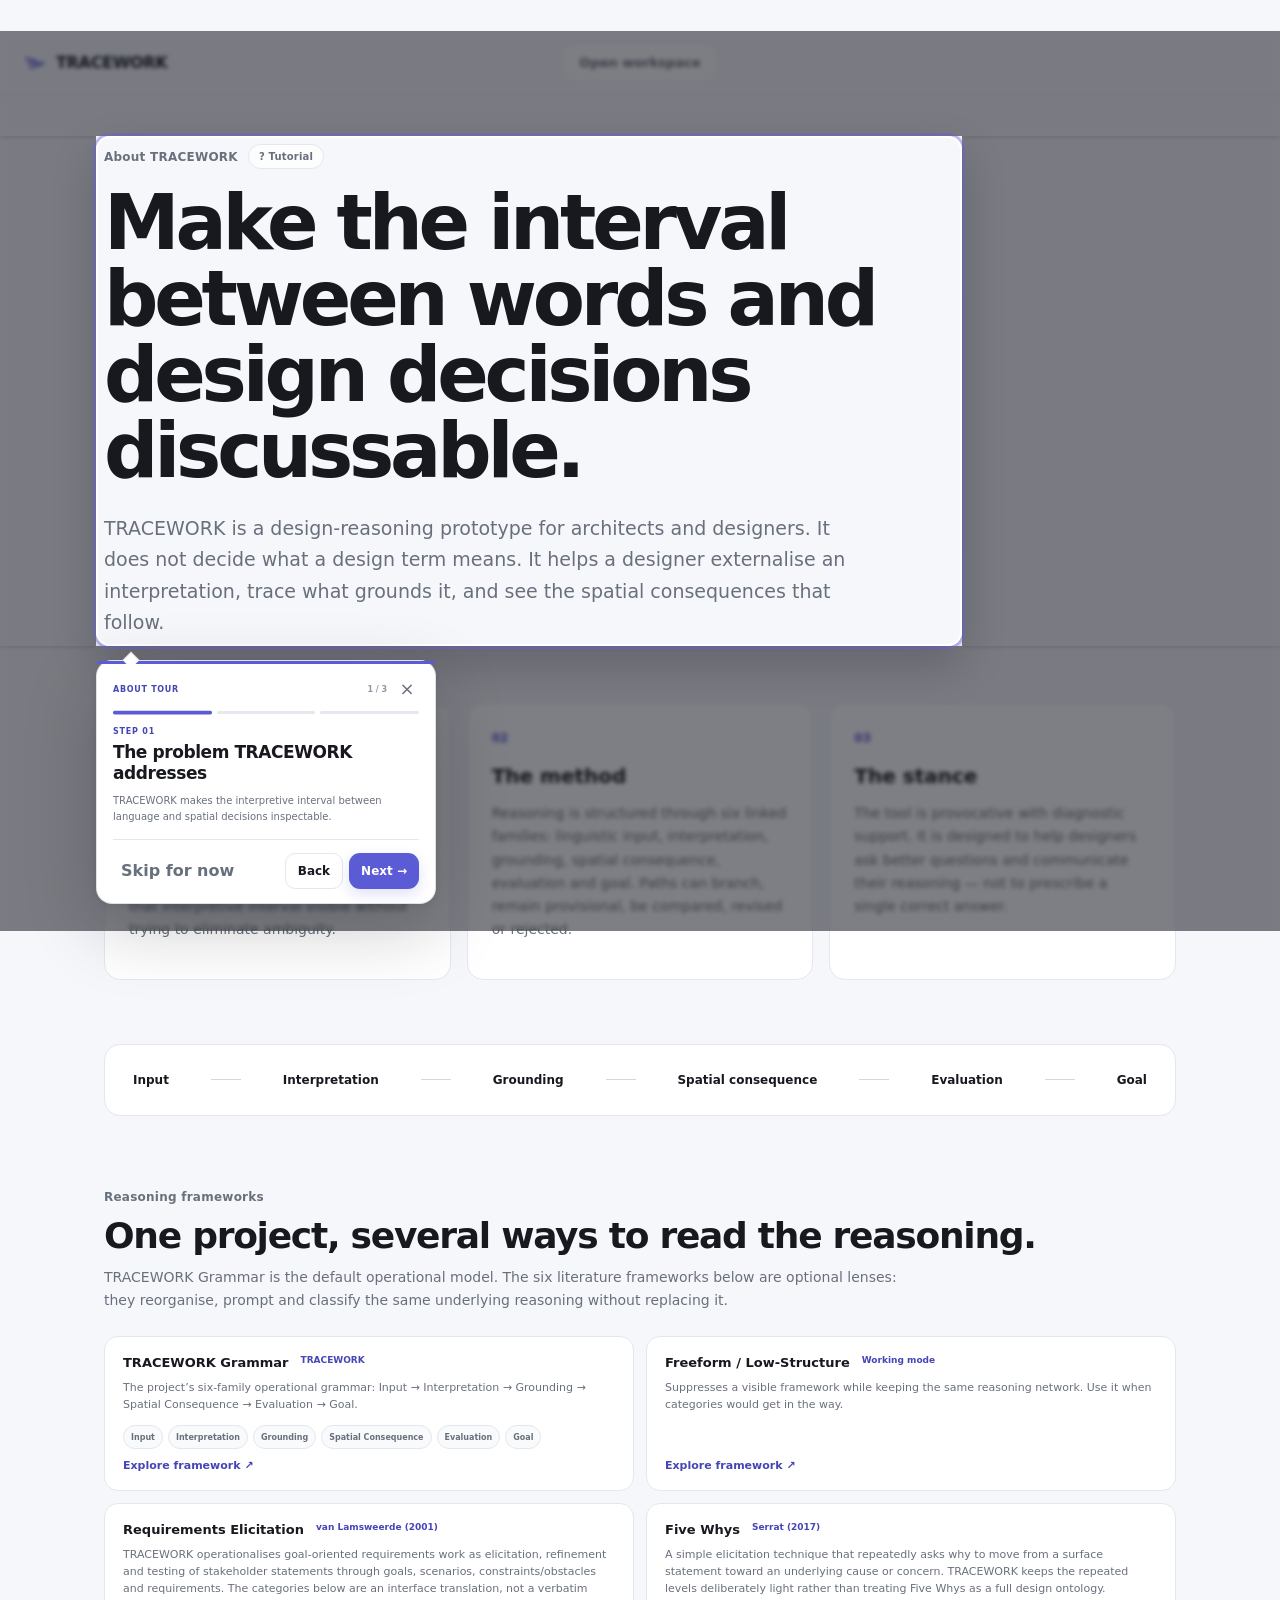
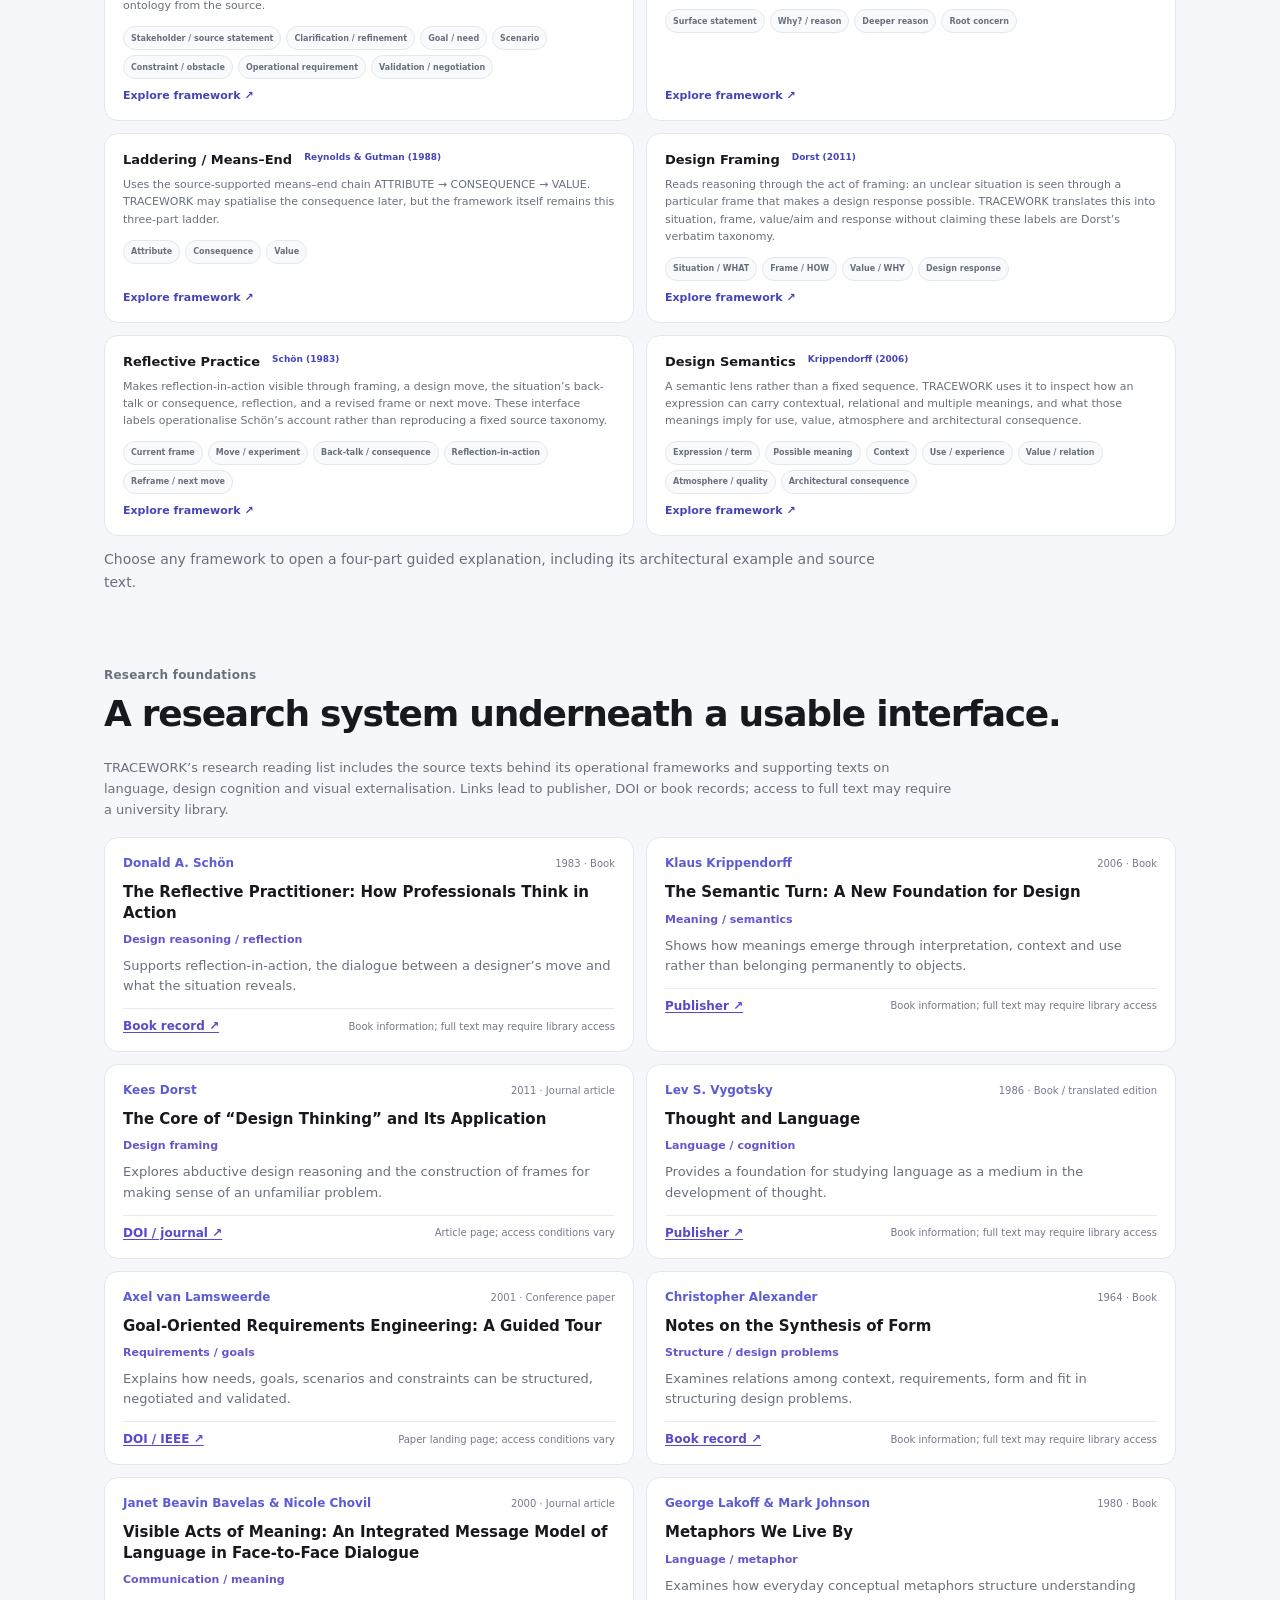
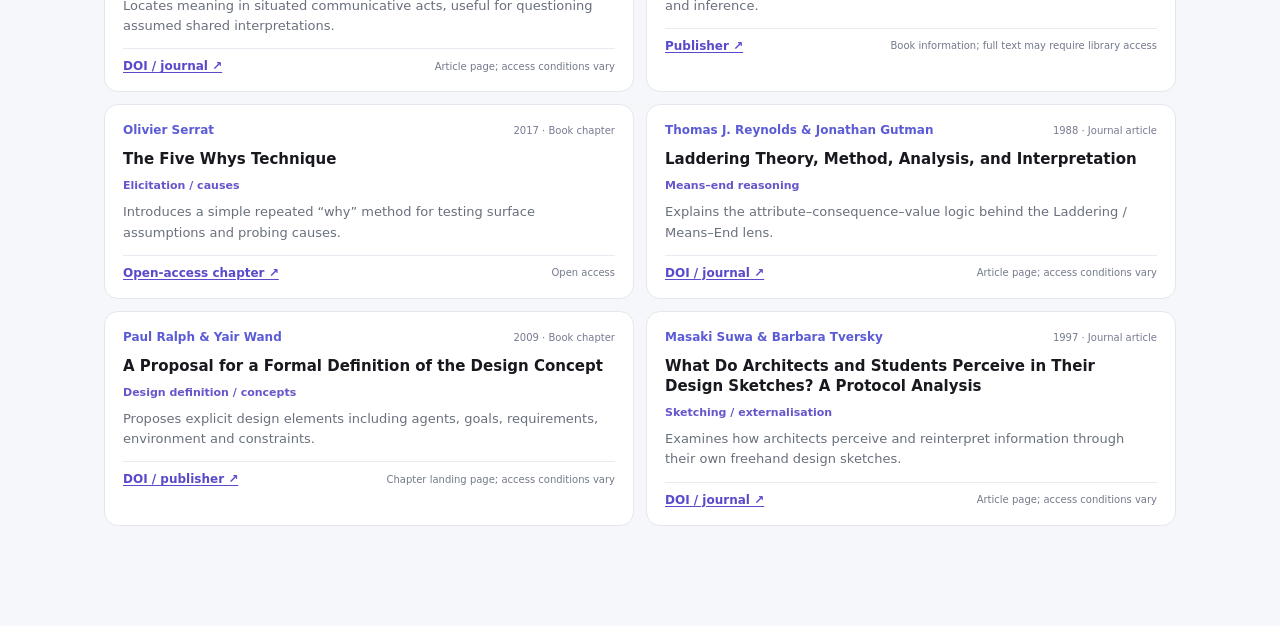
==== commit 59024a02: "TRACEWORK C2.2 — Add interactive framework guides and linked research library Introduced clickable f" ====
--- a/about.html
+++ b/about.html
@@ -6,8 +6,8 @@
   <title>About — TRACEWORK</title>
   <link rel="stylesheet" href="css/base.css">
   <link rel="stylesheet" href="css/layout.css">
-  <link rel="stylesheet" href="css/components.css">
-  <link rel="stylesheet" href="css/responsive.css">
+  <link rel="stylesheet" href="css/components.css?v=C2.2">
+  <link rel="stylesheet" href="css/responsive.css?v=C2.2">
 </head>
 <body>
   <header class="topbar">
@@ -35,27 +35,30 @@
       <span class="product-kicker">Reasoning frameworks</span>
       <h2>One project, several ways to read the reasoning.</h2>
       <p>TRACEWORK Grammar is the default operational model. The six literature frameworks below are optional lenses: they reorganise, prompt and classify the same underlying reasoning without replacing it.</p>
-      <div class="framework-reference-grid" id="frameworkReferenceGrid"></div>
+      <div class="framework-reference-grid" id="frameworkReferenceGrid"></div><p class="framework-explorer-hint">Choose any framework to open a four-part guided explanation, including its architectural example and source text.</p>
     </section>
     <section class="about-research">
       <span class="product-kicker">Research foundations</span>
       <h2>A research system underneath a usable interface.</h2>
+      <p class="research-access-note">TRACEWORK’s research reading list includes the source texts behind its operational frameworks and supporting texts on language, design cognition and visual externalisation. Links lead to publisher, DOI or book records; access to full text may require a university library.</p>
       <div id="referenceList" class="reference-list"></div>
     </section>
   </main>
+  <div class="framework-explorer-backdrop" id="frameworkExplorerBackdrop" hidden>
+    <section class="framework-explorer-dialog" id="frameworkExplorerDialog" role="dialog" aria-modal="true" aria-labelledby="frameworkExplorerTitle">
+      <header class="framework-explorer-top"><div><span class="product-kicker">FRAMEWORK GUIDE · <span id="frameworkExplorerSource"></span></span><h2 id="frameworkExplorerTitle"></h2></div><button type="button" class="framework-explorer-close" id="frameworkExplorerClose" aria-label="Close framework guide">×</button></header>
+      <div class="framework-explorer-progress"><span id="frameworkExplorerSlideTitle"></span><span id="frameworkExplorerCounter">1 / 4</span></div>
+      <div class="framework-explorer-body" id="frameworkExplorerBody"></div>
+      <footer class="framework-explorer-footer"><button type="button" class="framework-explorer-control" id="frameworkExplorerPrevious">← Previous</button><div class="framework-explorer-dots" id="frameworkExplorerDots" aria-label="Framework guide slides"></div><button type="button" class="framework-explorer-control framework-explorer-primary" id="frameworkExplorerNext">Next →</button></footer>
+    </section>
+  </div>
   <div class="modal-backdrop hidden" id="modalBackdrop" role="presentation">
     <div class="modal" id="modal" role="dialog" aria-modal="true" aria-labelledby="modalTitle"></div>
   </div>
   <script type="module">
-    import { loadReferences } from './js/evidence/references.js';
     import { bindTutorialTriggers, maybeOpenFirstVisitTutorial } from './js/ui/tutorials.js';
-    import { frameworks } from './js/core/frameworks.js';
-    const el = document.getElementById('referenceList');
-    loadReferences().then(items => {
-      el.innerHTML = items.map(r => `<article><strong>${r.author}</strong><span>${r.title}</span><p>${r.relevance}</p></article>`).join('');
-    });
-    const frameworkGrid=document.getElementById('frameworkReferenceGrid');
-    frameworkGrid.innerHTML=frameworks.filter(f=>f.id!=='freeform').map(f=>`<article class="framework-reference-card"><div class="framework-reference-head"><strong>${f.label}</strong><span>${f.source||''}</span></div><p>${f.description}</p><div class="framework-reference-roles">${(f.categories||[]).map(c=>`<span class="framework-role-chip has-help" data-help="${c.description}">${c.label}</span>`).join('')}</div></article>`).join('');
+    import { initializeFrameworkExplorer } from './js/ui/framework-explorer.js?v=C2.2';
+    initializeFrameworkExplorer();
     bindTutorialTriggers();
     maybeOpenFirstVisitTutorial('about');
   </script>
--- a/css/layout.css
+++ b/css/layout.css
@@ -26,6 +26,9 @@
 .start-card label { display: block; padding: 6px 6px 12px; font-size: 13px; font-weight: 700; }
 .start-card textarea { width: 100%; resize: vertical; min-height: 160px; border: 0; background: var(--surface-soft); border-radius: 14px; padding: 18px; outline: none; line-height: 1.65; font-size: 15px; }
 .start-actions { display: flex; align-items: center; justify-content: space-between; gap: 12px; padding: 14px 4px 2px; }
+.example-actions{display:flex;align-items:center;flex-wrap:wrap;gap:8px;}
+.restore-examples-button{font-size:12px;padding:9px 12px;white-space:normal;text-align:left;}
+@media(max-width:640px){.start-actions{align-items:stretch;flex-wrap:wrap}.example-actions{flex:1 1 100%}.restore-examples-button{max-width:100%}}
 .landing-proof { display: flex; align-items: center; flex-wrap: wrap; justify-content: center; gap: 8px; margin-top: 36px; color: var(--muted-2); font-size: 11px; font-weight: 650; }
 .landing-proof i { width: 24px; height: 1px; background: var(--border-strong); }
 
@@ -157,3 +160,57 @@
   .aggregate-controls { max-width:560px; }
   .aggregate-controls select { max-width:130px; }
 }
+
+/* Round A2.1 · keep legend help above the command line at compressed widths */
+.canvas-footer{position:relative;z-index:28;overflow:visible}
+.canvas-footer .legend{position:relative;z-index:32;overflow:visible}
+.thought-dock{z-index:12}
+
+/* Round A2.4 · structured workspace ribbon */
+.canvas-toolbar{display:grid;grid-template-columns:minmax(0,1fr);gap:9px;align-items:stretch}
+.canvas-toolbar>div:first-child{width:100%;min-width:0}
+.canvas-title-row{display:grid;grid-template-columns:minmax(0,1fr) auto;align-items:center;gap:10px 14px;width:100%}
+.toolbar-actions{width:100%;display:flex;align-items:center;justify-content:flex-start;gap:6px;flex-wrap:wrap;padding-top:8px;border-top:1px solid var(--border)}
+
+/* Round B1.1 · do not truncate reasoning-strength explanations */
+.thought-reading small{
+  flex:1 1 260px;
+  white-space:normal;
+  overflow:visible;
+  text-overflow:clip;
+  line-height:1.42;
+}
+
+
+/* Round B1.2 · always show the complete classifier explanation */
+.thought-reading{flex-wrap:wrap;align-items:flex-start}
+.thought-reading #thoughtReason{
+  display:block!important; flex:1 0 100%; width:100%; max-width:none; min-width:0;
+  white-space:normal!important; overflow:visible!important; text-overflow:clip!important;
+  line-height:1.45; margin-top:2px;
+}
+
+
+/* Round B1.3 · classifier explanation is a dedicated full-width row, never ellipsised */
+.thought-reason{
+  display:block;
+  width:auto;
+  max-width:none;
+  margin:2px 7px 0;
+  padding:0;
+  color:var(--muted-2);
+  font-size:9px;
+  line-height:1.45;
+  white-space:normal;
+  overflow:visible;
+  text-overflow:clip;
+  overflow-wrap:anywhere;
+}
+
+
+/* Round B1.4 · keep the command line compact as reasoning explanations grow. */
+.thought-entry textarea,
+#freeThoughtInput{
+  font-size:11px!important;
+  line-height:1.45;
+}
--- a/css/components.css
+++ b/css/components.css
@@ -397,3 +397,601 @@
 @media(max-width:760px){ .framework-reference-grid{grid-template-columns:1fr}.framework-next-row{align-items:flex-start;flex-direction:column}.framework-next-row select{max-width:100%;width:100%}.arrange-blend input{width:70px} }
 #workspaceTutorialButton { max-width:150px; overflow:hidden; text-overflow:ellipsis; }
 @media(max-width:1180px){ #workspaceTutorialButton{max-width:92px;padding-inline:8px} }
+
+/* Round A2.1 · contextual Adobe-like tutorials and framework probing */
+.probe-direction{display:grid;grid-template-columns:1fr 1fr;gap:5px;margin:4px 0 10px;padding:3px;border:1px solid var(--border);border-radius:10px;background:var(--surface-soft)}
+.probe-direction-button{border:0;background:transparent;border-radius:7px;padding:6px 8px;color:var(--muted);font-size:8px;font-weight:760;cursor:pointer}
+.probe-direction-button:hover{color:var(--text)}
+.probe-direction-button.active{background:var(--surface);color:var(--accent-dark);box-shadow:0 1px 4px rgba(20,24,38,.08)}
+
+.tutorial-spotlight-root{position:fixed;inset:0;z-index:1000;pointer-events:none}
+.tutorial-mask{position:fixed;z-index:1000;background:rgba(21,24,33,.62);backdrop-filter:blur(3px);-webkit-backdrop-filter:blur(3px);pointer-events:auto}
+.tutorial-spotlight-ring{position:fixed;z-index:1001;border:2px solid rgba(255,255,255,.96);border-radius:12px;box-shadow:0 0 0 3px rgba(99,94,232,.30),0 14px 38px rgba(16,19,28,.28);pointer-events:none;transition:left .16s ease,top .16s ease,width .16s ease,height .16s ease}
+.tutorial-popover{position:fixed;z-index:1002;pointer-events:auto;background:#151821;color:#fff;border:1px solid rgba(255,255,255,.12);border-radius:14px;padding:14px;box-shadow:0 22px 60px rgba(11,13,20,.34);max-height:min(480px,calc(100vh - 24px));overflow:auto}
+.tutorial-popover-top{display:flex;align-items:center;justify-content:space-between;gap:10px}
+.tutorial-popover .tutorial-eyebrow{color:#bcb8ff;font-size:8px}
+.tutorial-popover .tutorial-close{color:#d6d9e2}
+.tutorial-popover-progress{display:flex;gap:5px;margin:10px 0 12px}
+.tutorial-popover .tutorial-progress-dot{height:2px;flex:1;max-width:30px;background:rgba(255,255,255,.16)}
+.tutorial-popover .tutorial-progress-dot.done{background:rgba(189,184,255,.42)}
+.tutorial-popover .tutorial-progress-dot.active{background:#a8a1ff}
+.tutorial-popover .tutorial-step-number{color:#aaa4ff;font-size:8px;margin-bottom:6px}
+.tutorial-popover h3{margin:0 0 7px;font-size:16px;color:#fff;letter-spacing:-.02em}
+.tutorial-popover p{margin:0;color:#c8ccd8;font-size:10px;line-height:1.55;white-space:pre-line}
+.tutorial-popover-actions{display:flex;align-items:center;justify-content:space-between;gap:10px;margin-top:14px}
+.tutorial-popover-actions>div{display:flex;gap:6px}
+.tutorial-popover .secondary-button{background:#20242f;border-color:#353a47;color:#e8eaf0}
+.tutorial-popover .text-button{color:#c5c9d4}
+.tutorial-popover .primary-button{box-shadow:none}
+html.tutorial-tour-active{overflow:hidden}
+
+@media(max-width:760px){.tutorial-popover{width:min(320px,calc(100vw - 20px))!important}.probe-direction{grid-template-columns:1fr}}
+
+
+/* Round A2.2 · tutorial polish + edge-safe legend help */
+.tutorial-mask{background:rgba(17,20,29,.54);backdrop-filter:blur(2px);-webkit-backdrop-filter:blur(2px)}
+.tutorial-spotlight-ring{border:2px solid #fff;border-radius:14px;box-shadow:0 0 0 3px rgba(99,94,232,.38),0 0 0 9999px rgba(0,0,0,0),0 18px 44px rgba(17,20,29,.22)}
+.tutorial-popover{background:#fff;color:var(--text);border:1px solid rgba(40,45,62,.14);border-radius:16px;padding:16px 16px 14px;box-shadow:0 24px 70px rgba(17,20,29,.22),0 2px 8px rgba(17,20,29,.08);overflow:visible}
+.tutorial-popover::before{content:'';position:absolute;inset:0 0 auto;height:3px;border-radius:16px 16px 0 0;background:var(--accent)}
+.tutorial-popover-caret{position:absolute;width:12px;height:12px;background:#fff;border-left:1px solid rgba(40,45,62,.14);border-bottom:1px solid rgba(40,45,62,.14);transform:rotate(45deg)}
+.tutorial-popover[data-side="right"] .tutorial-popover-caret{left:-7px;top:28px}
+.tutorial-popover[data-side="left"] .tutorial-popover-caret{right:-7px;top:28px;transform:rotate(225deg)}
+.tutorial-popover[data-side="below"] .tutorial-popover-caret{top:-7px;left:28px;transform:rotate(135deg)}
+.tutorial-popover[data-side="above"] .tutorial-popover-caret{bottom:-7px;left:28px;transform:rotate(-45deg)}
+.tutorial-popover-top{display:grid;grid-template-columns:minmax(0,1fr) auto auto;align-items:center;gap:8px}
+.tutorial-popover .tutorial-eyebrow{color:var(--accent-dark);font-size:8px;font-weight:800;letter-spacing:.09em;white-space:nowrap;overflow:hidden;text-overflow:ellipsis}
+.tutorial-step-count{font-size:8px;font-weight:750;color:var(--muted-2)}
+.tutorial-popover .tutorial-close{color:var(--muted);width:24px;height:24px;border-radius:7px;display:grid;place-items:center;font-size:18px}
+.tutorial-popover .tutorial-close:hover{background:var(--surface-soft);color:var(--text)}
+.tutorial-popover-progress{margin:10px 0 13px}
+.tutorial-popover .tutorial-progress-dot{height:3px;max-width:none;background:#e7e8ee;border-radius:99px}
+.tutorial-popover .tutorial-progress-dot.done{background:#cbc8fa}
+.tutorial-popover .tutorial-progress-dot.active{background:var(--accent)}
+.tutorial-popover .tutorial-step-number{display:block;color:var(--accent-dark);font-size:8px;font-weight:800;letter-spacing:.10em;margin-bottom:6px}
+.tutorial-popover h3{margin:0 0 8px;font-size:17px;color:var(--text);line-height:1.25;letter-spacing:-.025em}
+.tutorial-popover p{margin:0;color:var(--muted);font-size:10px;line-height:1.6;white-space:pre-line}
+.tutorial-popover-actions{padding-top:13px;margin-top:14px;border-top:1px solid var(--border)}
+.tutorial-popover .secondary-button{background:#fff;border-color:var(--border);color:var(--text)}
+.tutorial-popover .secondary-button:hover{background:var(--surface-soft)}
+.tutorial-popover .text-button{color:var(--muted)}
+.tutorial-popover .primary-button{box-shadow:0 5px 14px rgba(91,82,214,.18)}
+
+.canvas-footer .legend{z-index:220}
+.canvas-footer .legend-item.has-help::after,.canvas-footer .framework-role-chip.has-help::after{z-index:240}
+.canvas-footer .legend-item.has-help:first-child::after,.canvas-footer .framework-role-chip.has-help:first-child::after{left:0;transform:translate(0,3px)}
+.canvas-footer .legend-item.has-help:first-child:hover::after,.canvas-footer .legend-item.has-help:first-child:focus-visible::after,.canvas-footer .framework-role-chip.has-help:first-child:hover::after,.canvas-footer .framework-role-chip.has-help:first-child:focus-visible::after{transform:translate(0,0)}
+.canvas-footer .legend-item.has-help:last-child::after,.canvas-footer .framework-role-chip.has-help:last-child::after{left:auto;right:0;transform:translate(0,3px)}
+.canvas-footer .legend-item.has-help:last-child:hover::after,.canvas-footer .legend-item.has-help:last-child:focus-visible::after,.canvas-footer .framework-role-chip.has-help:last-child:hover::after,.canvas-footer .framework-role-chip.has-help:last-child:focus-visible::after{transform:translate(0,0)}
+
+
+/* Round A2.3 · per-project framework persistence + lock */
+.framework-control-wrap{display:inline-flex;align-items:center;gap:5px;min-width:0}
+.framework-control-wrap .framework-control{min-width:0}
+.framework-control select:disabled{cursor:not-allowed;opacity:.72;background:#f3f4f6;color:#6f7580}
+.framework-lock-button{
+  appearance:none;display:inline-flex;align-items:center;justify-content:center;gap:5px;
+  min-height:30px;padding:4px 8px;border:1px solid var(--border);border-radius:999px;
+  background:var(--surface);color:var(--muted);font:inherit;font-size:8px;font-weight:780;
+  cursor:pointer;transition:border-color .12s ease,background .12s ease,color .12s ease,box-shadow .12s ease;
+}
+.framework-lock-button:hover{border-color:var(--border-strong);color:var(--text);box-shadow:0 3px 10px rgba(34,40,61,.06)}
+.framework-lock-button.locked{background:#f0efff;border-color:#c9c7f5;color:var(--accent-dark)}
+.framework-lock-glyph{position:relative;display:inline-block;width:9px;height:8px;border:1.5px solid currentColor;border-radius:2px;box-sizing:border-box;margin-top:3px}
+.framework-lock-glyph::before{content:'';position:absolute;left:1px;top:-6px;width:5px;height:6px;border:1.5px solid currentColor;border-bottom:0;border-radius:5px 5px 0 0;box-sizing:border-box;transition:transform .12s ease}
+.framework-lock-button:not(.locked) .framework-lock-glyph::before{transform:translateX(2px) rotate(22deg);transform-origin:0 100%}
+.framework-lock-text{white-space:nowrap}
+@media(max-width:1180px){.framework-lock-text{display:none}.framework-lock-button{width:30px;padding:4px}.framework-control-wrap{gap:3px}}
+
+/* Round A2.4 · workspace ribbon + always-visible framework lock */
+.canvas-heading-group{display:flex;align-items:center;gap:9px;min-width:0;flex-wrap:wrap}
+.canvas-control-group{display:flex;align-items:center;justify-content:flex-end;gap:8px;min-width:0;flex-wrap:wrap}
+.canvas-state-actions{display:flex;align-items:center;gap:5px;flex-wrap:wrap}
+.framework-control-wrap{flex:0 0 auto}
+.framework-lock-button{
+  width:32px;min-width:32px;height:32px;min-height:32px;padding:0;border-radius:10px;
+  background:#fff;border-color:var(--border-strong);color:var(--muted);box-shadow:0 1px 3px rgba(25,29,42,.04)
+}
+.framework-lock-button:hover{background:var(--surface-soft);border-color:#b8b7c5;color:var(--text)}
+.framework-lock-button.locked{background:#f1f0ff;border-color:#bdb9f3;color:var(--accent-dark);box-shadow:0 0 0 2px rgba(91,82,214,.06)}
+.framework-lock-glyph{width:11px;height:9px;margin-top:4px;border-width:1.6px}
+.framework-lock-glyph::before{left:1px;top:-7px;width:6px;height:7px;border-width:1.6px}
+.framework-lock-button:not(.locked) .framework-lock-glyph::before{transform:translateX(3px) rotate(24deg);transform-origin:0 100%}
+
+/* Keep the aggregate ribbon as a full-width, predictable row. */
+.aggregate-controls{max-width:none;width:100%;margin-top:8px;column-gap:7px;row-gap:7px}
+.aggregate-controls select{flex:0 1 150px;max-width:170px}
+.aggregate-controls .arrange-blend{flex:0 0 auto}
+
+/* Round B1 · classification explanation */
+.thought-match.classification-help { position:relative; }
+.thought-match.classification-help::after {
+  content:attr(data-help); position:absolute; z-index:260; left:50%; bottom:calc(100% + 7px); transform:translate(-50%,3px);
+  width:min(290px,72vw); padding:9px 10px; border-radius:9px; background:#171a21; color:#fff; font-size:9px; font-weight:500;
+  line-height:1.48; text-align:left; white-space:normal; box-shadow:0 12px 28px rgba(20,24,38,.24); opacity:0; visibility:hidden;
+  pointer-events:none; transition:.08s ease;
+}
+.thought-match.classification-help:hover::after,.thought-match.classification-help:focus-visible::after { opacity:1; visibility:visible; transform:translate(-50%,0); }
+.thought-match.classification-help:first-child::after { left:0; transform:translate(0,3px); }
+.thought-match.classification-help:first-child:hover::after,.thought-match.classification-help:first-child:focus-visible::after { transform:translate(0,0); }
+.thought-match.classification-help:last-child::after { left:auto; right:0; transform:translate(0,3px); }
+.thought-match.classification-help:last-child:hover::after,.thought-match.classification-help:last-child:focus-visible::after { transform:translate(0,0); }
+
+/* Round B1.1 · resilient source highlights + readable classifier help */
+.hotspot-inline{
+  display:inline;
+  white-space:normal;
+  line-height:inherit;
+  font:inherit;
+  font-weight:680;
+  box-decoration-break:clone;
+  -webkit-box-decoration-break:clone;
+}
+.thought-matches,.thought-dock{overflow:visible}
+
+
+/* Round B1.2 · classifier help uses a body-level popover so half-screen panels cannot clip it */
+.thought-match.classification-help::after{content:none!important;display:none!important}
+.classification-help-popover{
+  position:fixed; z-index:1200; width:min(320px,calc(100vw - 16px)); padding:10px 11px;
+  border-radius:10px; background:#171a21; color:#fff; font-size:10px; font-weight:520;
+  line-height:1.5; text-align:left; white-space:normal; overflow-wrap:anywhere;
+  box-shadow:0 14px 34px rgba(20,24,38,.28); pointer-events:none;
+}
+
+
+/* Round B1.3 · root fix: inline source highlights + one edge-safe help system */
+.hotspot-inline{
+  display:inline!important;
+  appearance:none;
+  -webkit-appearance:none;
+  border:0;
+  padding:1px 2px;
+  margin:0;
+  border-radius:4px;
+  background:linear-gradient(transparent 64%,#dfe0ff 64%);
+  color:inherit;
+  cursor:pointer;
+  font:inherit;
+  font-weight:680;
+  line-height:inherit;
+  white-space:normal;
+  box-decoration-break:clone;
+  -webkit-box-decoration-break:clone;
+}
+.hotspot-inline:hover,.hotspot-inline.active{
+  background:#e7e7ff;
+  color:var(--accent-dark);
+  outline:none;
+}
+.hotspot-inline:focus-visible{
+  outline:2px solid rgba(91,91,214,.32);
+  outline-offset:2px;
+}
+/* Old pseudo-element tooltips are disabled; JS now renders one body-level,
+   viewport-clamped black popover for every data-help element. */
+.has-help::after,.legend-item.has-help::after,.framework-role-chip.has-help::after,
+.node-type.has-help::after,.node-status.has-help::after,
+.thought-match.classification-help::after{content:none!important;display:none!important}
+.classification-help-popover{
+  position:fixed!important;
+  z-index:10000!important;
+  width:min(360px,calc(100vw - 24px));
+  max-height:min(260px,calc(100vh - 24px));
+  overflow:auto;
+  padding:10px 12px;
+  border-radius:10px;
+  background:#11151d;
+  color:#fff;
+  font-size:10px;
+  font-weight:520;
+  line-height:1.5;
+  text-align:left;
+  white-space:normal!important;
+  overflow-wrap:anywhere;
+  box-shadow:0 14px 34px rgba(20,24,38,.3);
+  pointer-events:none;
+}
+
+
+/* Round B1.4 · deterministic full-phrase hotspot highlighting.
+   Use a solid inline background. Gradient backgrounds are calculated across the
+   multi-line inline box and can paint only the final wrapped line. */
+.hotspot-inline{
+  display:inline!important;
+  background:#ececff!important;
+  color:inherit;
+  padding:1px 2px;
+  margin:0;
+  border-radius:4px;
+  font:inherit;
+  font-weight:680;
+  line-height:inherit;
+  white-space:normal;
+  box-decoration-break:clone;
+  -webkit-box-decoration-break:clone;
+}
+.hotspot-inline:hover,
+.hotspot-inline.active{
+  background:#dfe0ff!important;
+  color:var(--accent-dark);
+}
+
+/* Round B1.6 — stable, left-aligned document typography and segment-safe marks */
+.brief-document{
+  margin-top:16px;
+  padding:13px 12px;
+  font-size:13px;
+  line-height:1.72;
+  font-weight:400;
+  font-variant-ligatures:normal;
+  letter-spacing:normal;
+  word-spacing:normal;
+  text-align:left!important;
+  white-space:pre-wrap;
+  overflow-wrap:break-word;
+  word-break:normal;
+  hyphens:none;
+  tab-size:2;
+}
+.brief-document .hotspot-inline{
+  font:inherit;
+  font-weight:550;
+  letter-spacing:inherit;
+  word-spacing:inherit;
+  color:inherit;
+  display:inline!important;
+  padding:0!important;
+  margin:0!important;
+  border:0;
+  border-radius:2px;
+  background:#eae9ff!important;
+  box-decoration-break:clone;
+  -webkit-box-decoration-break:clone;
+  cursor:pointer;
+}
+.brief-document .hotspot-inline.active,
+.brief-document .hotspot-inline:hover{
+  background:#cbc7ff!important;
+  color:#31288a;
+}
+
+.test-cleanup-actions{display:flex;align-items:center;justify-content:flex-end;padding:10px 2px 2px;gap:8px}
+.test-cleanup-actions .secondary-button{font-size:11px;padding:8px 11px}
+
+/* Round B1.7 — native range highlighting. No fragmented inline span layout. */
+#briefDocument.brief-document{
+  display:block!important; box-sizing:border-box; width:100%; min-width:0;
+  margin-top:13px; padding:12px 10px; text-align:left!important;
+  font-size:12px!important; line-height:1.58!important; font-weight:400!important;
+  letter-spacing:normal!important; word-spacing:normal!important;
+  white-space:pre-wrap; overflow-wrap:anywhere; word-break:normal;
+  text-indent:0!important; hyphens:none; overflow:visible;
+}
+#briefDocument::highlight(tracework-brief-suggested){background-color:#e6e4ff;color:inherit}
+#briefDocument::highlight(tracework-brief-active){background-color:#c7c3fa;color:#272271}
+.source-panel{ min-width:0!important; max-width:100%; box-sizing:border-box; overflow-x:hidden; }
+.source-panel > *{ max-width:100%; min-width:0; box-sizing:border-box; }
+.source-panel .panel-header{flex-wrap:wrap;}
+.brief-chunk-nav{ flex-wrap:wrap; }
+.brief-chunk-actions{ flex:1 1 120px; flex-wrap:wrap; }
+.brief-chunk-actions select{ max-width:100%; flex:1 1 80px; }
+.brief-file-card,.brief-file-card strong{min-width:0;overflow-wrap:anywhere;}
+.hotspot-list{max-width:100%;min-width:0;align-items:stretch;}
+.hotspot-list-entry{display:inline-flex;min-width:0;max-width:100%;align-items:center;border:1px solid var(--border);border-radius:999px;background:var(--surface);}
+.hotspot-list-entry .hotspot-chip{min-width:0;max-width:calc(100% - 27px);overflow-wrap:anywhere;border:0;margin:0;box-shadow:none;}
+.hotspot-remove{ flex:none; width:26px;height:27px;border:0;border-radius:50%;background:transparent;color:#8c7380;font-size:16px;cursor:pointer;}
+.hotspot-remove:hover,.hotspot-remove:focus-visible{color:#a52e3e;background:#fff0f2;outline:1px solid #eac8cd;}
+.project-shelf-tools{display:flex;align-items:center;justify-content:space-between;flex-wrap:wrap;gap:10px;margin-top:12px;}
+.project-shelf-tools #combineProjectsButton{white-space:nowrap;}
+.project-select-label{display:flex;align-self:center;padding:4px;cursor:pointer;flex:0 0 auto;}
+.project-select-label input{width:16px;height:16px;accent-color:var(--accent);cursor:pointer;}
+.project-description{flex:1 1 auto;min-width:0;}
+.combine-name-label{display:grid;gap:7px;margin-top:12px;font-weight:700;font-size:12px;}
+.combine-name-label input{width:100%;padding:9px;font:inherit;}
+#freeThoughtInput{font-size:10px!important;line-height:1.5!important;user-select:text;-webkit-user-select:text;}
+@media(max-width:1280px){
+  .workspace{grid-template-columns:minmax(170px,22%) minmax(0,1fr) minmax(190px,24%);width:100%;max-width:100vw;}
+  .source-panel{padding:9px;}
+}
+@media(max-width:1050px){.workspace{grid-template-columns:minmax(160px,24%) minmax(0,1fr) minmax(180px,25%);}}
+@media(max-width:820px) and (min-width:561px){.workspace{grid-template-columns:minmax(165px,28%) minmax(0,1fr);}}
+@media(max-width:560px){.workspace{display:block;max-width:100%;}.project-card{flex-wrap:wrap;}}
+
+/* B1.8 source renderer — enforced small, left-aligned, *unbroken* text. */
+#briefDocument.brief-document {
+  display:block!important;
+  position:relative!important;
+  box-sizing:border-box!important;
+  width:100%!important;
+  max-width:100%!important;
+  min-width:0!important;
+  height:auto!important;
+  text-align:left!important;
+  text-align-last:left!important;
+  font-family:inherit!important;
+  font-size:11px!important;
+  font-weight:400!important;
+  font-style:normal!important;
+  letter-spacing:0!important;
+  word-spacing:normal!important;
+  line-height:1.55!important;
+  white-space:pre-wrap!important;
+  overflow-wrap:break-word!important;
+  word-break:normal!important;
+  hyphens:none!important;
+  padding:10px!important;
+  text-indent:0!important;
+  direction:ltr!important;
+  unicode-bidi:normal!important;
+  overflow-x:hidden!important;
+  cursor:text;
+}
+#briefDocument.brief-document::highlight(tracework-brief-suggested) {
+  background-color:rgba(126,118,245,.25);
+  color:inherit;
+  text-decoration:none;
+}
+#briefDocument.brief-document::highlight(tracework-brief-active) {
+  background-color:rgba(115,104,241,.43);
+  color:inherit;
+  text-decoration:none;
+}
+.source-panel .brief-render-revision {
+  font-size:9px; font-weight:400; text-align:right; margin-top:4px;
+  line-height:1.2; color:var(--muted-2); opacity:.75;
+}
+@media(max-width:1280px){
+  .source-panel{min-width:0!important;overflow-x:hidden!important;}
+  #briefDocument.brief-document{padding:8px!important;font-size:11px!important;}
+}
+
+/* Round B1.9: Restore TRACEWORK's friendly Inter source text without
+   reintroducing the broken inline background/span highlighting. */
+#briefDocument.brief-document {font-family:var(--font)!important;font-size:12px!important;line-height:1.63!important;font-weight:430!important;text-align:left!important;}
+#briefDocument .brief-emphasis {font-family:inherit!important;font-size:inherit!important;font-weight:720!important;display:inline!important;white-space:inherit!important;line-height:inherit!important;letter-spacing:inherit!important;color:inherit!important;background:none!important;padding:0!important;margin:0!important;border:0!important;}
+#briefDocument::highlight(tracework-brief-suggested){background-color:rgba(126,118,245,.24);color:inherit;}
+#briefDocument::highlight(tracework-brief-active){background-color:rgba(115,104,241,.42);color:#302880;}
+/* Safeguards for right inspector, long text, and native editing. */
+.inspector-panel,.inspector-panel *{min-width:0;overflow-wrap:break-word;}
+.inspector-panel textarea,.thought-dock textarea{user-select:text;-webkit-user-select:text;overflow-wrap:break-word;white-space:pre-wrap;}
+.inspector-panel .inspector-head h3,.inspector-panel .prompt-question{word-break:normal;overflow-wrap:anywhere;}
+.inspector-panel .choice-chip,.inspector-panel .field-textarea{width:100%;max-width:100%;}
+@media(max-width:1280px){#briefDocument.brief-document{font-size:12px!important;}}
+
+
+/* Round B2.0: source-hotspot layout fix. The narrow source column MUST NOT
+   force heading, filter and controls onto one clipped horizontal line. */
+.source-panel .source-footer { width:100%; min-width:0; max-width:100%; box-sizing:border-box; overflow:visible; }
+.source-panel .section-label-row {
+  display:grid; grid-template-columns:minmax(0,1fr); align-items:start;
+  justify-content:stretch; gap:7px; width:100%; min-width:0;
+}
+.source-panel .section-label-row .section-label { display:block; width:100%; min-width:0; line-height:1.35; }
+.source-panel .hotspot-controls {
+  display:flex; width:100%; min-width:0; max-width:100%;
+  flex-wrap:wrap; align-items:center; justify-content:flex-start; gap:5px;
+}
+.source-panel .hotspot-view-select { flex:1 1 80px; width:auto; max-width:100%; min-width:0; height:29px; padding:4px 6px; }
+.source-panel #toggleHotspotsButton { flex:0 1 auto; min-width:0; max-width:100%; white-space:normal; text-align:left; line-height:1.25; }
+.source-panel #hotspotCount { flex:0 0 auto; }
+.source-panel .hotspot-list { display:flex; flex-wrap:wrap; align-items:flex-start; align-content:flex-start; gap:6px; max-width:100%; min-width:0; }
+.source-panel .hotspot-list-entry {
+  display:inline-flex; flex:0 1 auto; width:auto; max-width:100%; min-width:0;
+  min-height:28px; align-items:center; border-radius:14px; overflow:hidden;
+}
+.source-panel .hotspot-list-entry .hotspot-chip {
+  display:inline-flex; flex:0 1 auto; flex-wrap:wrap; align-items:center; justify-content:flex-start;
+  gap:4px; width:auto; min-width:0; max-width:calc(100% - 23px);
+  padding:5px 7px; font-size:10px; line-height:1.25; border-radius:14px;
+  text-align:left; white-space:normal; overflow-wrap:anywhere;
+}
+.source-panel .hotspot-list-entry .hotspot-kind { display:inline-block; flex:0 0 auto; margin-left:0; font-size:7px; padding:1px 4px; line-height:1.3; }
+.source-panel .hotspot-remove { flex:0 0 23px; width:23px; min-width:23px; height:28px; line-height:1; padding:0; border-radius:0 12px 12px 0; }
+.source-panel #addPhraseButton { box-sizing:border-box; max-width:100%; width:100%; padding:8px 7px; font-size:10px; }
+@media(max-width:1280px){
+  .source-panel .section-label-row { gap:6px; }
+  .source-panel .hotspot-list-entry .hotspot-chip { padding:4px 6px; }
+  .source-panel .hotspot-controls { gap:4px; }
+}
+
+
+/* Round B2.1 · edit hotspot selection without enlarging its chip */
+.source-panel .hotspot-list-entry .hotspot-chip { max-width:calc(100% - 46px); }
+.source-panel .hotspot-edit,
+.source-panel .hotspot-remove {
+  flex:0 0 23px; width:23px; min-width:23px; height:28px; padding:0;
+  border:0; background:transparent; cursor:pointer; color:var(--muted);
+  font-size:13px; line-height:1; border-radius:0;
+}
+.source-panel .hotspot-edit:hover,.source-panel .hotspot-edit:focus-visible {
+  background:#f0efff; color:var(--accent-dark); outline:1px solid #d3d0f9;
+}
+.source-panel .hotspot-remove:hover,.source-panel .hotspot-remove:focus-visible{border-radius:0 12px 12px 0;}
+.hotspot-edit-label{display:block;font-size:11px;font-weight:750;color:var(--muted);margin:12px 0 6px;}
+#hotspotEditInput{width:100%;box-sizing:border-box;}
+.hotspot-edit-feedback{min-height:20px;font-size:11px;color:var(--muted);line-height:1.45;margin:7px 0 0;}
+.hotspot-edit-source{max-height:210px;overflow:auto;white-space:pre-wrap;text-align:left;}
+.inspector-panel .inspector-section,.inspector-panel .inspector-head,.inspector-panel .inspector-content{min-width:0;max-width:100%;}
+.inspector-panel .inspector-section input,.inspector-panel .inspector-section textarea{max-width:100%;box-sizing:border-box;}
+
+.hotspot-inspector-edit {margin-top:11px;max-width:100%;white-space:normal;text-align:left;}
+.inspector-panel .inspector-actions{flex-wrap:wrap;}
+.inspector-panel .inspector-actions .secondary-button{min-width:0;flex:1 1 110px;white-space:normal;text-align:center;}
+
+/* B2.2 · consistent pointer over read-only source, native drag selection preserved */
+#briefDocument.brief-document, #briefDocument.brief-document * { cursor:pointer!important; }
+#briefDocument.brief-document { user-select:text!important; -webkit-user-select:text!important; }
+.hotspot-edit-source-caption {font-size:11px;color:var(--muted);margin:13px 0 0;line-height:1.45;}
+.hotspot-edit-source {cursor:text!important;user-select:text!important;white-space:pre-wrap;overflow-wrap:anywhere;line-height:1.6;font-size:12px;}
+.hotspot-edit-feedback {min-height:28px;line-height:1.45;}
+
+/* B2.3 · meaningful hover feedback on exact source-bound hotspot text */
+#briefDocument.brief-document::highlight(tracework-brief-hover){background-color:rgba(89,71,213,.59);color:#20165b;text-decoration:underline;text-decoration-color:rgba(65,45,185,.5);text-underline-offset:2px;}
+.aggregate-layout-toggle{display:inline-flex;gap:2px;align-items:center;max-width:100%;padding:3px;border:1px solid var(--border);border-radius:999px;background:var(--surface-soft);flex-wrap:wrap;}
+.aggregate-layout-toggle .aggregate-action{white-space:nowrap;border-radius:999px;padding:5px 9px;}
+.aggregate-layout-toggle .aggregate-action.active{background:var(--surface);color:var(--accent-dark);box-shadow:0 1px 4px rgba(28,31,46,.1);}
+
+/* C1.0 · descriptive layout caption never pushes the filter controls out of panel. */
+.aggregate-layout-explainer { color:var(--muted);font-size:9px;white-space:normal;max-width:100%;line-height:1.4; }
+
+/* Stage C1.2 — separate overall system moves and detailed operational tests */
+.operational-reading {display:grid;gap:9px;}
+.operation-choice {padding:10px 11px;background:var(--surface-soft,#f7f8fa);border:1px solid var(--border);border-radius:10px;}
+.operation-choice strong,.operation-next strong {display:block;margin-bottom:4px;font-size:10px;letter-spacing:.015em;}
+.operation-choice p {font-size:11px;line-height:1.5;margin:0;overflow-wrap:anywhere;}
+.operational-disclaimer {color:var(--muted);font-size:10px;line-height:1.5;margin:2px 0 4px;}
+.operation-next {font-size:10px;line-height:1.5;}
+.case-study-section .case-study-button small {line-height:1.5;}
+
+
+/* C1.3 | spatial literacy studio: genuine term-specific diagrams and sourced examples */
+.modal:has(.spatial-modal){width:min(1030px,96vw);max-height:min(90vh,940px);padding:clamp(12px,2vw,26px);overflow-y:auto}
+.spatial-modal{font-size:13px;color:var(--text);max-width:100%}
+.spatial-modal h2{font-size:22px;margin:0 0 13px}
+.spatial-context{background:#f7f8fc;border:1px solid #e2e6ef;padding:15px;border-radius:13px;margin-bottom:13px}
+.spatial-context blockquote{margin:7px 0;font-weight:700;font-size:15px;line-height:1.45;border-left:3px solid #7c82b9;padding-left:12px}
+.spatial-context small,.spatial-subhead{font-size:11px;color:#5c6679;line-height:1.5}
+.spatial-eyebrow{display:block;font-size:10px;color:#596780;font-weight:750;letter-spacing:.05em;text-transform:uppercase}
+.spatial-term-tabs{display:flex;gap:7px;flex-wrap:wrap;margin:10px 0 16px}
+.spatial-term-tab{border:1px solid #cdd5e2;border-radius:20px;background:#fff;color:#29364a;padding:7px 11px;cursor:pointer;font-size:12px;font-weight:700}
+.spatial-term-tab.active{background:#383f65;color:white;border-color:#383f65}
+.spatial-term-panel{display:none}.spatial-term-panel.active{display:block}
+.spatial-term-intro{padding-bottom:7px}.spatial-term-intro h3{font-size:20px;margin:5px 0}.spatial-term-intro p{margin:5px 0 9px;color:#303b4c}
+.spatial-study-views{display:grid;grid-template-columns:minmax(0,1fr) minmax(0,1fr);gap:12px;margin:16px 0}
+.spatial-study-views figure{margin:0;border:1px solid #dfe3ec;border-radius:12px;background:#f9fafc;padding:8px;min-width:0}
+.spatial-literacy-svg{display:block;max-width:100%;height:auto;min-height:154px;margin:0 auto}
+.spatial-study-views figcaption{font-size:11px;color:#536077;line-height:1.4;padding:6px}
+.spatial-read-columns{display:grid;grid-template-columns:repeat(2,minmax(0,1fr));gap:18px;margin:14px 0}
+.spatial-read-columns section{min-width:0;background:#f8f9fc;border-radius:12px;border:1px solid #e3e7ef;padding:13px}
+.spatial-read-columns h4{margin:0 0 10px;font-size:13px;color:#273247}
+.spatial-read-columns ol{padding-left:18px;margin:5px 0}.spatial-read-columns li{margin:6px 0;line-height:1.5}
+.spatial-read-columns a{color:#364b93;text-decoration:underline;text-underline-offset:3px;font-size:12px;overflow-wrap:anywhere}
+.spatial-example{background:white;border:1px solid #e4e8ee;border-radius:9px;padding:10px;margin:8px 0}
+.spatial-example strong,.spatial-example small{display:block}.spatial-example small{font-size:10px;color:#64748b;margin:3px 0}
+.spatial-example p{margin:4px 0;color:#435168;line-height:1.5;font-size:12px}
+.spatial-unmatched{background:#f8f9fc;border-radius:12px;padding:14px}
+.spatial-unmatched ol{line-height:1.8}
+.spatial-reading-card p{color:#45536a;font-size:12px;line-height:1.5}
+.spatial-reading-card .spatial-open-modal{margin:10px 0 0;width:100%;text-align:center;justify-content:center}
+.spatial-term-chips{display:flex;flex-wrap:wrap;gap:5px;margin-bottom:8px}
+.spatial-term-chips span{background:#e6ebf8;color:#334361;border-radius:20px;padding:4px 8px;font-size:11px;font-weight:700}
+.link-guide-modal .link-endpoint{border:1px solid #d9dfeb;border-radius:10px;background:#f5f7fb;padding:12px;display:grid;gap:4px;overflow-wrap:anywhere}
+.link-guide-modal .link-endpoint span{font-size:10px;color:#5c6a83;letter-spacing:.05em;font-weight:750}
+.link-guide-modal .link-endpoint strong{font-size:13px}
+.link-guide-modal .link-endpoint small{font-size:11px;color:#667085}
+.link-guide-modal .link-direction-symbol{text-align:center;padding:8px;color:#52647f;font-size:11px;font-weight:750}
+.link-guide-modal .guided-validation{line-height:1.45;overflow-wrap:anywhere}
+@media(max-width:650px){.spatial-study-views,.spatial-read-columns{grid-template-columns:minmax(0,1fr)}.modal:has(.spatial-modal){width:98vw;max-height:94vh;padding:12px}.spatial-literacy-svg{min-height:130px}}
+/* Width accounting prevents a 96vw modal plus padding from overflowing half-screen Chrome. */
+.modal:has(.spatial-modal){box-sizing:border-box;width:min(1030px,calc(100vw - 28px));max-width:100%}
+.modal .spatial-modal,.modal .spatial-modal *{box-sizing:border-box}
+
+/* C1.4 — term-led spatial reading; precise drawings only for supported mechanisms. */
+.spatial-selectable-source{cursor:text;user-select:text;white-space:pre-wrap;overflow-wrap:anywhere;}
+.spatial-term-search{border:1px solid #dce1ed;border-radius:12px;padding:12px;background:#fff;margin:12px 0;}
+.spatial-term-search label{display:block;font-size:12px;font-weight:750;color:#293951;margin-bottom:7px;}
+.spatial-search-row{display:flex;align-items:stretch;gap:7px;flex-wrap:wrap;}
+.spatial-search-row input{flex:2 1 190px;min-width:0;border:1px solid #bfc9db;border-radius:9px;padding:9px 10px;font:inherit;font-size:13px;color:#28384e;}
+.spatial-search-row button{flex:0 1 auto;min-height:36px;white-space:normal;font-size:12px;}
+#spatialSearchStatus{font-size:11px;line-height:1.5;color:#61708a;margin:7px 0 0;}
+.spatial-modal .spatial-term-tab:hover{background:#e4e5ff;color:#242761;}
+@media(max-width:600px){.spatial-search-row input{flex-basis:100%;}.spatial-search-row button{flex:1 1 140px;}}
+
+.spatial-study-views:has(.spatial-axo-figure){grid-template-columns:repeat(3,minmax(0,1fr));}
+.spatial-axo-figure .spatial-literacy-svg{min-height:0;}
+@media(max-width:940px){.spatial-study-views:has(.spatial-axo-figure){grid-template-columns:repeat(2,minmax(0,1fr));}.spatial-axo-figure{grid-column:1/-1;}}
+@media(max-width:650px){.spatial-study-views:has(.spatial-axo-figure){grid-template-columns:minmax(0,1fr);}.spatial-axo-figure{grid-column:auto;}}
+
+/* C1.5: clear separation of feature examples and built-project precedents. */
+.spatial-feature-card,.case-study-section{min-width:0;overflow-wrap:anywhere}
+.spatial-feature-card h4,.case-study-section h4{font-size:12px;line-height:1.4;margin:0 0 8px;color:#23344d}
+.spatial-feature-item{border:1px solid #e5e9f1;border-radius:10px;background:#f9fafd;padding:9px 10px;margin:7px 0}
+.spatial-feature-item strong{display:block;font-size:12px;line-height:1.4;color:#263553}
+.spatial-feature-item p,.spatial-card-intro{color:#5e6b81;font-size:11px;line-height:1.55;margin:4px 0}
+.spatial-version{font-size:10px;font-weight:600;color:#667085;vertical-align:middle;margin-left:5px}
+
+/* Stage C final inspector hierarchy, project recovery and trace audit */
+.operational-framework{display:flex;flex-wrap:wrap;gap:6px;align-items:baseline;margin:0 0 12px!important;color:var(--muted);font-size:10px;line-height:1.55}
+.operational-framework strong{color:var(--accent-dark);font-weight:750}
+.project-backup-bar{display:flex;align-items:center;justify-content:space-between;gap:12px;flex-wrap:wrap;max-width:980px;margin:18px auto 12px;padding:13px 16px;border:1px solid var(--border);border-radius:14px;background:var(--surface)}
+.project-backup-bar p{margin:0;font-size:11px;color:var(--muted);line-height:1.5}
+.project-backup-actions{display:flex;flex-wrap:wrap;gap:8px;align-items:center}
+.project-backup-actions button{white-space:normal}
+.trace-audit{grid-column:1/-1}
+.trace-audit-note{font-size:11px;color:var(--muted);line-height:1.6;margin:0 0 12px}
+.trace-audit-checks{display:grid;grid-template-columns:repeat(auto-fit,minmax(145px,1fr));gap:7px}
+.trace-audit-step{padding:9px 10px;background:var(--surface-soft);border-radius:8px;font-size:11px;line-height:1.45}
+.trace-audit-step strong{display:block;font-size:11px;margin-bottom:3px}
+.trace-audit-step span{color:var(--muted)}
+.trace-audit-issues{padding:0 0 0 18px;font-size:11px;line-height:1.65;margin:12px 0 0}
+.trace-audit-issues li+li{margin-top:5px}
+.trace-audit-small{font-size:10px;color:var(--muted);margin-top:10px}
+@media(max-width:920px){.project-backup-bar{margin:12px 10px}.trace-audit-checks{grid-template-columns:repeat(auto-fit,minmax(130px,1fr))}}
+
+/* Stage C2.0: references are suggestions, explicitly not verified literature. */
+.spatial-research-fallback{padding:13px;margin:12px 0;border:1px solid var(--border);background:var(--surface, #f8f9fc);border-radius:13px;min-width:0}
+.spatial-research-fallback h4{margin:0 0 8px;font-size:12px;line-height:1.4;color:#21334b}
+.spatial-research-disclaimer{font-size:11px;line-height:1.6;color:var(--muted);margin:0 0 12px}
+.spatial-research-items{display:grid;grid-template-columns:repeat(auto-fit,minmax(min(180px,100%),1fr));gap:9px}
+.spatial-research-item{padding:10px;border:1px solid var(--border);border-radius:9px;background:#fff;overflow-wrap:anywhere}
+.spatial-research-item strong{font-size:11px;line-height:1.45}
+.spatial-research-links{display:flex;flex-wrap:wrap;gap:5px 11px;margin-top:9px}
+.spatial-research-links a{font-size:10px;font-weight:650;color:var(--accent-dark,#4344bc);text-decoration:underline;text-underline-offset:3px}
+@media(max-width:760px){.spatial-research-items{grid-template-columns:1fr}}
+
+/* Stage C2: clearly differentiated image, vector and PDF outputs */
+.export-map-choice-grid{display:grid;grid-template-columns:repeat(auto-fit,minmax(min(185px,100%),1fr));gap:10px;margin:16px 0}
+.export-map-choice{display:flex;align-items:flex-start;flex-direction:column;text-align:left;gap:6px;padding:15px;min-height:100px;white-space:normal;line-height:1.45}
+.export-map-choice strong{font-size:13px;color:var(--text)}
+.export-map-choice small{font-size:11px;line-height:1.55;color:var(--muted);font-weight:400}
+.export-map-note{font-size:11px;line-height:1.65;color:var(--muted);margin:8px 0 12px}
+.project-audit-stats{display:flex;gap:8px;flex-wrap:wrap;margin:12px 0}
+.project-audit-stats span{padding:6px 9px;background:var(--surface-soft);border:1px solid var(--border);border-radius:7px;font-size:11px}
+
+
+/* Stage C2.2: Research framework explorer and linked reading bibliography */
+.framework-reference-button{font:inherit;text-align:left;display:flex;flex-direction:column;gap:0;width:100%;min-width:0;cursor:pointer;transition:border-color .18s,box-shadow .18s,transform .18s;color:inherit}
+.framework-reference-button:hover,.framework-reference-button:focus-visible{border-color:#8d80e0;box-shadow:0 6px 22px rgba(70,51,134,.11);transform:translateY(-1px)}
+.framework-reference-button:focus-visible{outline:3px solid #8d80e0;outline-offset:2px}
+.framework-reference-button .framework-reference-roles{margin-bottom:10px}
+.framework-card-action{display:block;margin-top:auto;font-size:11px;font-weight:740;color:var(--accent-dark,#5946c7)}
+.framework-explorer-hint,.research-access-note{font-size:13px;color:var(--muted);line-height:1.6}
+.framework-explorer-hint{margin-top:12px!important}
+.research-access-note{margin:0 0 17px;max-width:850px}
+.framework-explorer-backdrop[hidden]{display:none!important}
+.framework-explorer-backdrop{position:fixed;z-index:1200;inset:0;padding:clamp(10px,4vw,35px);display:grid;place-items:center;background:rgba(17,19,37,.6);backdrop-filter:blur(5px)}
+.framework-explorer-open{overflow:hidden}
+.framework-explorer-dialog{display:flex;flex-direction:column;overflow:hidden;background:#fff;border-radius:20px;border:1px solid #daddf0;box-shadow:0 24px 70px rgba(11,15,37,.3);width:min(730px,100%);max-height:min(88vh,850px)}
+.framework-explorer-top{display:flex;gap:12px;align-items:flex-start;justify-content:space-between;padding:22px 26px 10px}
+.framework-explorer-top h2{font-size:clamp(20px,3vw,27px);letter-spacing:-.025em;line-height:1.22;margin:8px 0 0}
+.framework-explorer-close{border:1px solid #dce0ed;border-radius:10px;background:#fff;color:#3f4558;font-size:25px;line-height:1;width:37px;height:37px;cursor:pointer;flex:none}
+.framework-explorer-progress{display:flex;justify-content:space-between;align-items:center;margin:8px 26px 0;border-bottom:1px solid #e5e8f0;padding-bottom:13px;font-size:11px;color:#666a81;font-weight:650}
+.framework-explorer-body{overflow-y:auto;min-height:170px;padding:16px 26px 21px;line-height:1.65;font-size:14px;overscroll-behavior:contain}
+.framework-explorer-body h3{font-size:18px;letter-spacing:-.01em;margin:0 0 9px}
+.framework-explorer-body p{font-size:14px;line-height:1.65;margin:0 0 12px;color:#404459}
+.framework-explorer-note{background:#f4f4fc;border-left:3px solid #8276d8;padding:11px 13px;border-radius:5px;font-size:12px!important;color:#515373!important}
+.framework-explorer-example{font-size:14px!important;background:#f6f7fb;border:1px solid #e4e7ef;padding:20px;border-radius:12px;white-space:pre-line}
+.framework-explorer-roles{display:grid;grid-template-columns:repeat(2,minmax(0,1fr));gap:9px;margin-bottom:14px}
+.framework-explorer-roles article{padding:12px;border:1px solid #e4e7ee;border-radius:10px;background:#f9fafc;min-width:0}
+.framework-explorer-roles strong{font-size:12px;color:#202638}
+.framework-explorer-roles p{font-size:12px;margin:5px 0 0}
+.framework-explorer-sources{list-style:decimal;margin:0 0 20px;padding-left:22px}
+.framework-explorer-sources li{margin-bottom:12px;overflow-wrap:anywhere}
+.framework-explorer-sources a,.reference-entry-footer a{color:#584acb;font-weight:650;text-decoration:underline;text-underline-offset:2px}
+.framework-explorer-sources small{display:block;color:#71788a;margin-top:3px;font-size:11px}
+.framework-explorer-footer{padding:14px 24px 20px;border-top:1px solid #e7e9f0;display:flex;justify-content:space-between;align-items:center;gap:12px}
+.framework-explorer-control{border:1px solid #d9dded;background:#fff;padding:9px 13px;border-radius:9px;cursor:pointer;font-weight:650;font-size:12px;min-width:90px}
+.framework-explorer-control[disabled]{opacity:.35;cursor:default}
+.framework-explorer-primary{background:#6657d5;color:#fff;border-color:#6657d5}
+.framework-explorer-dots{display:flex;gap:8px;align-items:center}
+.framework-explorer-dots button{width:9px;height:9px;border-radius:50%;padding:0;border:0;background:#d0d1e8;cursor:pointer}
+.framework-explorer-dots button.is-active{background:#675bd2;transform:scale(1.3)}
+.reference-entry{min-width:0}
+.reference-entry-head{display:flex;align-items:baseline;gap:8px;justify-content:space-between;flex-wrap:wrap}
+.reference-entry-head span{font-size:10px;font-weight:500;color:#767a91}
+.reference-entry h3{font-size:15px;line-height:1.35;margin:7px 0 0;overflow-wrap:anywhere}
+.reference-entry .reference-theme{font-size:11px;font-weight:680;color:#6556cc;margin:8px 0 0}
+.reference-entry-footer{display:flex;flex-wrap:wrap;align-items:center;gap:8px;justify-content:space-between;border-top:1px solid #e7eaf1;padding-top:10px;margin-top:12px}
+.reference-entry-footer a{font-size:12px}
+.reference-entry-footer small{font-size:10px;color:#73798b}
+@media(max-width:650px){.framework-explorer-backdrop{padding:8px}.framework-explorer-dialog{max-height:94vh;border-radius:14px}.framework-explorer-roles{grid-template-columns:1fr}.framework-explorer-top{padding:17px 16px 8px}.framework-explorer-body{padding:12px 16px}.framework-explorer-progress{margin:8px 16px 0}.framework-explorer-footer{padding:12px 13px 15px}.framework-explorer-control{min-width:0;padding:9px}.framework-explorer-dots{gap:5px}}
--- a/css/responsive.css
+++ b/css/responsive.css
@@ -95,3 +95,67 @@
   .brief-chunk-actions { width:100%; }
   .brief-chunk-actions select { flex:1; max-width:none; }
 }
+
+/* Round A2.4 · stable full/half-screen ribbon */
+@media (max-width:1280px){
+  .canvas-title-row{grid-template-columns:1fr;gap:7px}
+  .canvas-control-group{justify-content:flex-start}
+  .canvas-state-actions{flex:1 1 auto}
+  .framework-control select{max-width:190px}
+  .aggregate-controls{align-items:center}
+  .aggregate-controls select{flex:1 1 118px;max-width:155px}
+}
+@media (max-width:1050px){
+  .canvas-heading-group{gap:6px}
+  .canvas-heading-group h2{flex:1 1 100%;margin-bottom:1px}
+  .canvas-control-group{align-items:flex-start}
+  .framework-control-wrap{flex:0 1 auto;max-width:100%}
+  .framework-control{max-width:calc(100% - 38px)}
+  .framework-control select{max-width:175px}
+  .canvas-state-actions{width:100%;flex:1 1 100%}
+  .aggregate-controls{display:flex;gap:6px}
+  .aggregate-label{flex:1 1 100%}
+  .aggregate-controls select{flex:1 1 105px;max-width:none;min-width:92px}
+  .toolbar-actions{gap:5px}
+}
+@media (max-width:820px){
+  .framework-control select{max-width:150px}
+  .canvas-state-actions .trace-check-button{flex:0 1 auto}
+  .aggregate-controls select{flex:1 1 120px}
+}
+
+/* Round B1.1 · edge-safe classifier help in compressed workspaces */
+@media (max-width:1280px){
+  .thought-match.classification-help:nth-child(-n+2)::after{
+    left:0;right:auto;transform:translate(0,3px);
+  }
+  .thought-match.classification-help:nth-child(-n+2):hover::after,
+  .thought-match.classification-help:nth-child(-n+2):focus-visible::after{
+    transform:translate(0,0);
+  }
+  .thought-match.classification-help:nth-last-child(-n+2)::after{
+    left:auto;right:0;transform:translate(0,3px);
+  }
+  .thought-match.classification-help:nth-last-child(-n+2):hover::after,
+  .thought-match.classification-help:nth-last-child(-n+2):focus-visible::after{
+    transform:translate(0,0);
+  }
+}
+
+
+/* Round B1.2 · never hide or ellipsise classifier reasoning at narrow widths */
+@media (max-width:1280px){
+  .thought-reading #thoughtReason{display:block!important;flex:1 0 100%;width:100%;white-space:normal!important;overflow:visible!important;text-overflow:clip!important}
+}
+@media (max-width:560px){
+  .thought-reading small#thoughtReason{display:block!important}
+}
+
+
+/* Round B1.3 · preserve complete classifier reasoning at every responsive width */
+@media (max-width:1280px){
+  .thought-reason{display:block!important;width:auto!important;white-space:normal!important;overflow:visible!important;text-overflow:clip!important}
+}
+@media (max-width:560px){
+  .thought-reason{display:block!important}
+}
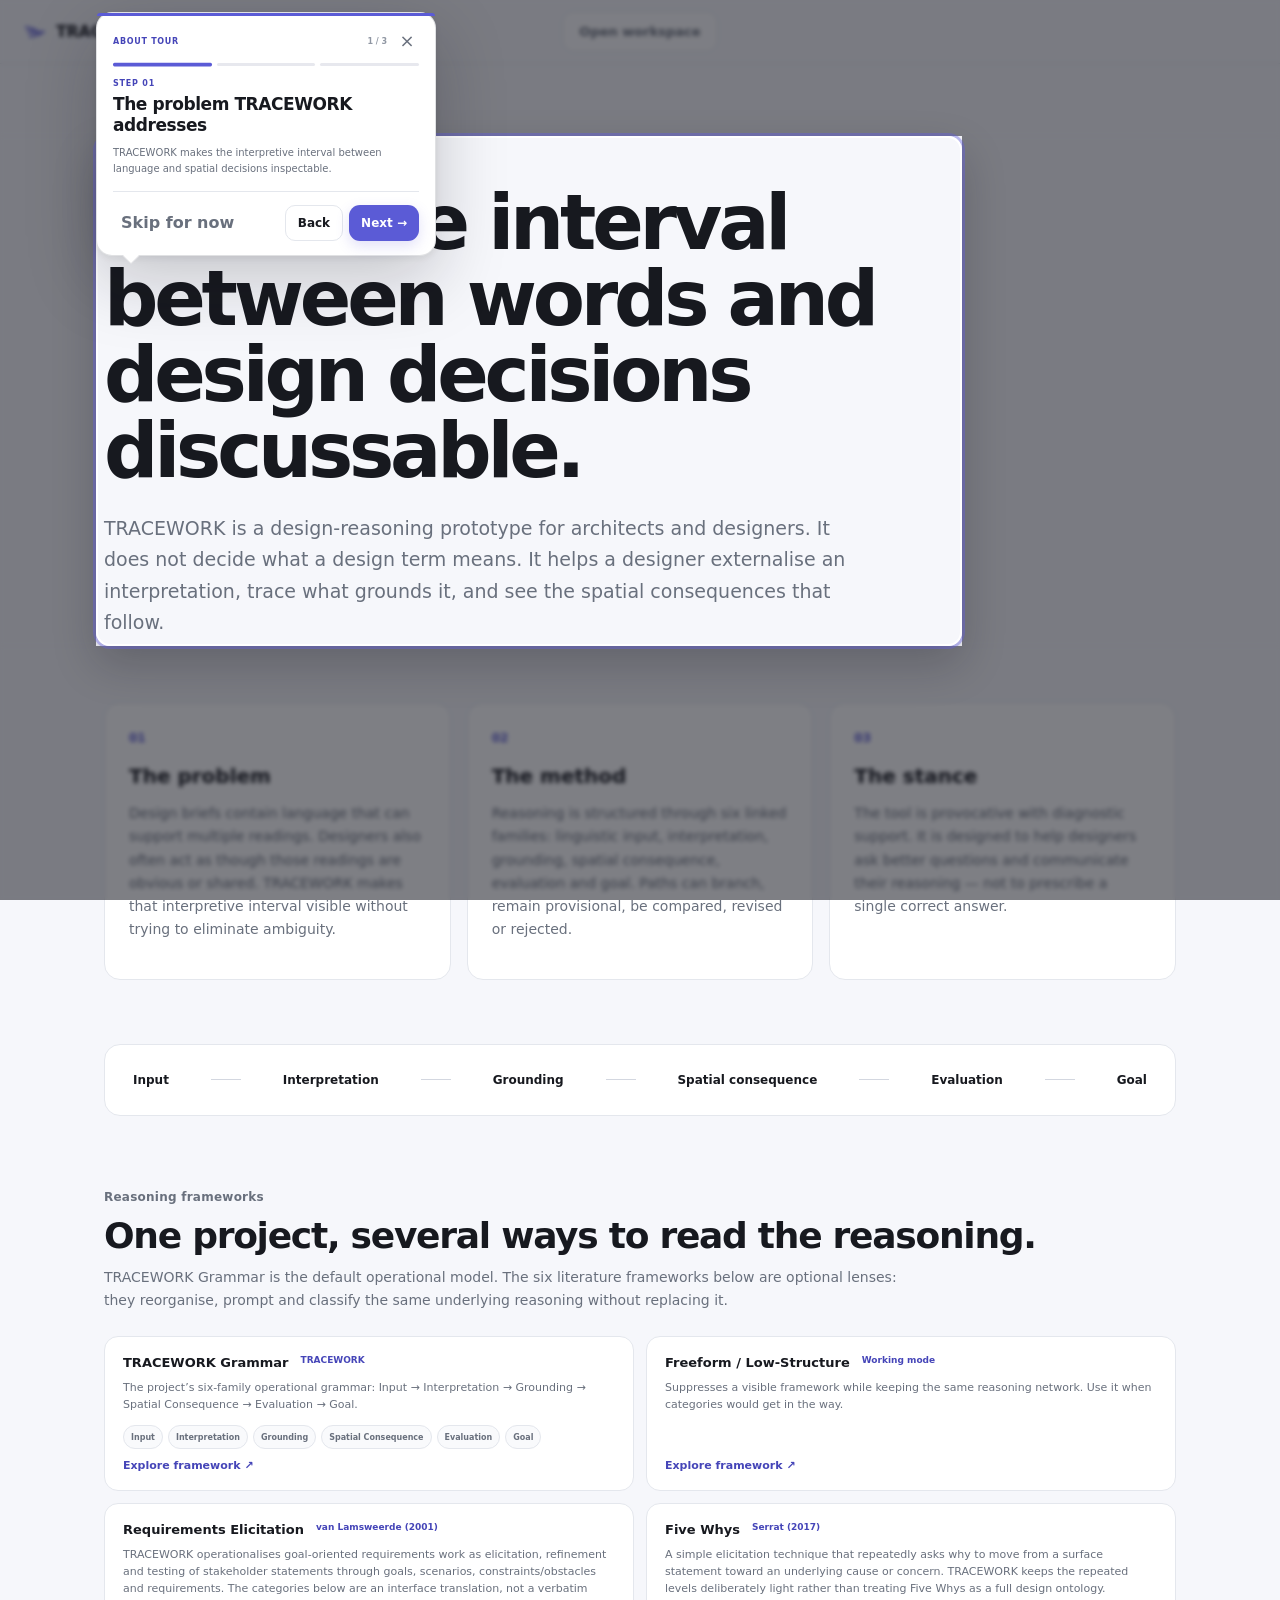
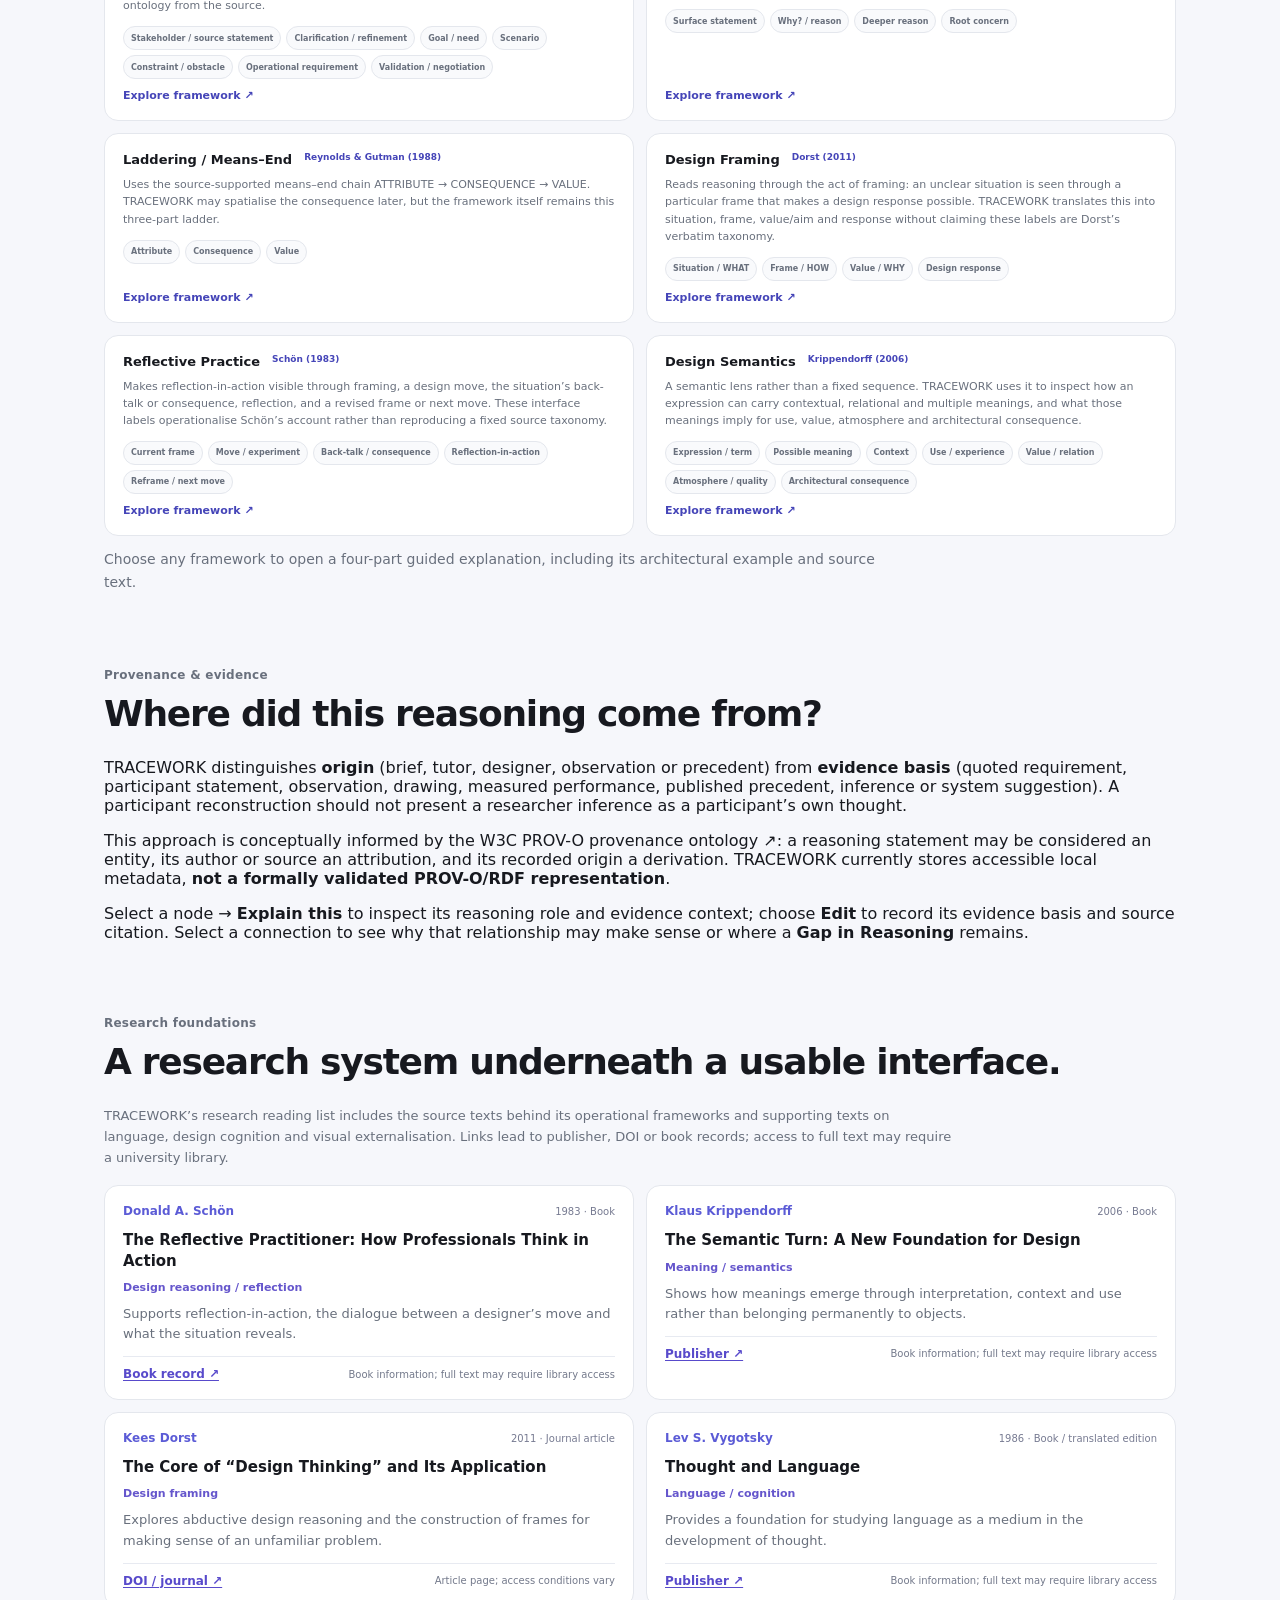
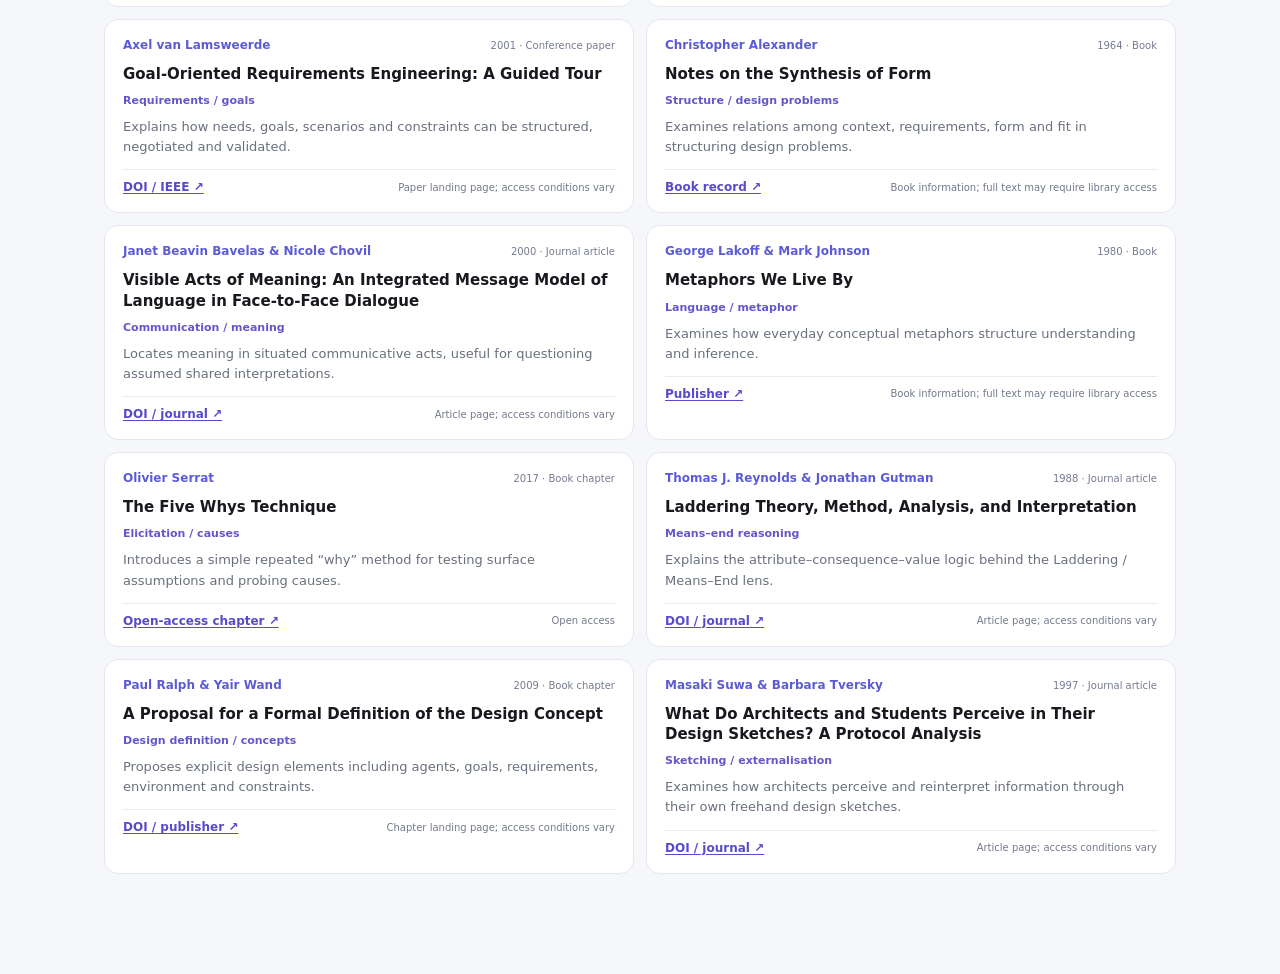
==== commit 899bb895: "TRACEWORK D1 — Reasoning transparency, provenance and wire semantics Expanded Explain This, Gap in R" ====
--- a/about.html
+++ b/about.html
@@ -37,6 +37,12 @@
       <p>TRACEWORK Grammar is the default operational model. The six literature frameworks below are optional lenses: they reorganise, prompt and classify the same underlying reasoning without replacing it.</p>
       <div class="framework-reference-grid" id="frameworkReferenceGrid"></div><p class="framework-explorer-hint">Choose any framework to open a four-part guided explanation, including its architectural example and source text.</p>
     </section>
+    <section class="about-research" id="provenanceResearch"><span class="product-kicker">Provenance &amp; evidence</span>
+      <h2>Where did this reasoning come from?</h2>
+      <p>TRACEWORK distinguishes <strong>origin</strong> (brief, tutor, designer, observation or precedent) from <strong>evidence basis</strong> (quoted requirement, participant statement, observation, drawing, measured performance, published precedent, inference or system suggestion). A participant reconstruction should not present a researcher inference as a participant’s own thought.</p>
+      <p>This approach is conceptually informed by the W3C <a href="https://www.w3.org/TR/prov-o/" target="_blank" rel="noopener noreferrer">PROV-O provenance ontology ↗</a>: a reasoning statement may be considered an entity, its author or source an attribution, and its recorded origin a derivation. TRACEWORK currently stores accessible local metadata, <strong>not a formally validated PROV-O/RDF representation</strong>.</p>
+      <p>Select a node → <strong>Explain this</strong> to inspect its reasoning role and evidence context; choose <strong>Edit</strong> to record its evidence basis and source citation. Select a connection to see why that relationship may make sense or where a <strong>Gap in Reasoning</strong> remains.</p>
+    </section>
     <section class="about-research">
       <span class="product-kicker">Research foundations</span>
       <h2>A research system underneath a usable interface.</h2>
--- a/css/components.css
+++ b/css/components.css
@@ -995,3 +995,66 @@
 .reference-entry-footer a{font-size:12px}
 .reference-entry-footer small{font-size:10px;color:#73798b}
 @media(max-width:650px){.framework-explorer-backdrop{padding:8px}.framework-explorer-dialog{max-height:94vh;border-radius:14px}.framework-explorer-roles{grid-template-columns:1fr}.framework-explorer-top{padding:17px 16px 8px}.framework-explorer-body{padding:12px 16px}.framework-explorer-progress{margin:8px 16px 0}.framework-explorer-footer{padding:12px 13px 15px}.framework-explorer-control{min-width:0;padding:9px}.framework-explorer-dots{gap:5px}}
+
+/* C2.4 — meaningful empty views without an active project. */
+.trace-empty-view{grid-column:1/-1;width:min(100%,720px);margin:24px auto;padding:40px clamp(18px,4vw,48px);border:1px dashed var(--border-strong);border-radius:20px;background:var(--surface);text-align:center;display:flex;flex-direction:column;align-items:center;gap:12px;box-sizing:border-box;}
+.trace-empty-view .trace-empty-symbol{width:48px;height:48px;display:grid;place-items:center;border-radius:15px;background:#f0efff;color:#5a56d9;font-size:30px;line-height:1;}
+.trace-empty-view h3{margin:2px 0 0;font-size:20px;line-height:1.25;letter-spacing:-.02em;color:var(--text);}
+.trace-empty-view p{max-width:490px;margin:0 0 6px;font-size:13px;line-height:1.65;color:var(--muted);}
+.trace-empty-view button{margin-top:5px;}
+#traceView [data-requires-project].hidden,#discussionComposerCard.hidden{display:none!important;}
+@media(max-width:760px){.trace-empty-view{margin:10px auto;padding:26px 17px}.trace-empty-view h3{font-size:18px}}
+
+/* C2.5 locked release: isolated, non-destructive map export preview. */
+.map-export-options{display:grid;gap:10px;margin:16px 0}
+.map-export-toggle{display:flex;align-items:flex-start;gap:10px;padding:12px;border:1px solid var(--border);border-radius:12px;cursor:pointer;background:var(--surface-soft)}
+.map-export-toggle input{flex:0 0 auto;margin-top:4px;accent-color:var(--accent)}
+.map-export-toggle span{display:grid;gap:4px}
+.map-export-toggle strong{font-size:12px;color:var(--text)}
+.map-export-toggle small{font-size:11px;line-height:1.5;color:var(--muted)}
+.map-export-preview-actions{display:flex;align-items:center;flex-wrap:wrap;gap:12px;margin:14px 0}
+#exportPreviewStatus{font-size:11px;color:var(--muted)}
+.map-export-preview{max-height:400px;overflow:auto;padding:12px;background:#f3f4f9;border:1px solid var(--border);border-radius:12px}
+.map-export-preview-artwork{background:white;min-width:0;display:flex;justify-content:center}
+.map-export-preview-artwork svg{display:block;width:100%;height:auto;max-height:360px;object-fit:contain;}
+.export-map-choice:disabled{opacity:.45;cursor:not-allowed}
+
+/* D1 · reasoning transparency */
+.trace-explain { padding:14px 0; }
+.trace-explain > summary { cursor:pointer; list-style-position:inside; font-size:12px; font-weight:750; color:var(--text); }
+.trace-explain > summary:hover { color:var(--accent-dark); }
+.trace-explain-body { padding:10px 0 0 12px; font-size:11.5px; line-height:1.55; color:var(--muted); }
+.trace-explain-body p { margin:5px 0 9px; overflow-wrap:anywhere; }
+.trace-explain-body strong { color:var(--text); }
+.trace-evidence-summary { display:flex; flex-wrap:wrap; gap:6px; margin:10px 0; }
+.trace-evidence-summary span { border:1px solid var(--border); background:var(--surface-soft); padding:5px 8px; border-radius:8px; color:var(--text); font-size:10px; }
+.trace-provenance-note { font-size:10.5px; color:var(--muted); line-height:1.55; }
+.trace-connection-explanation { margin:12px 0; padding:12px; border:1px solid var(--border); background:var(--surface-soft); border-radius:10px; font-size:12px; line-height:1.6; }
+.trace-connection-explanation p { margin:5px 0 8px; overflow-wrap:anywhere; }
+
+/* D1: compact, discoverable wire legend lives independently of node-role legend. */
+.canvas-footer .wire-legend{position:relative;flex:0 0 auto;max-width:min(400px,100%);font-size:10px;color:var(--muted-2);}
+.wire-legend>summary{cursor:pointer;display:inline-flex;align-items:center;gap:8px;list-style:none;padding:5px 8px;border:1px solid var(--border);border-radius:8px;background:var(--surface);font-weight:750;color:var(--text);user-select:none;white-space:nowrap;}
+.wire-legend>summary::-webkit-details-marker{display:none;}
+.wire-legend>summary:hover,.wire-legend>summary:focus-visible{background:var(--surface-soft);border-color:var(--accent);outline-offset:2px;}
+.wire-legend-teaser{display:inline-flex;align-items:center;gap:5px;}
+.wire-legend-chevron{font-size:12px;font-weight:700;}
+.wire-legend-content{display:grid;gap:10px;position:absolute;left:0;bottom:calc(100% + 10px);z-index:310;width:min(360px,calc(100vw - 32px));max-height:min(410px,66vh);overflow:auto;padding:13px;border:1px solid var(--border);border-radius:12px;background:var(--surface);box-shadow:0 12px 36px rgba(32,39,63,.18);}
+.wire-legend-group{display:grid;gap:8px;}
+.wire-legend-group>strong{font-size:10px;color:var(--text);}
+.wire-legend-group>span{display:flex;align-items:center;flex-wrap:wrap;gap:5px;line-height:1.4;}
+.wire-legend-group>span b{color:var(--text);font-weight:750;}
+.wire-legend-content p{margin:0;padding-top:8px;border-top:1px solid var(--border);font-size:10px;line-height:1.5;}
+.wire-key-line{display:inline-block;vertical-align:middle;flex:0 0 38px;width:38px;height:0;border-top:3px solid #707886;}
+.wire-legend-teaser .wire-key-line{flex-basis:22px;width:22px;}
+.wire-key-line.provisional{border-top-style:dashed;}
+.wire-key-line.rejected{border-top:3px dotted #a0a6b0;opacity:.5;}
+.wire-key-line.grade-frequent{border-top:4px solid #585f6d;}
+.wire-key-line.grade-observed{border-top:3px solid #717887;}
+.wire-key-line.grade-limited{border-top:2px solid #89919f;}
+.wire-key-line.grade-unseen{border-top:2px solid #aeb4bf;opacity:.75;}
+.wire-key-line.grade-neutral{border-top:2px solid #777e8b;}
+@media(max-width:900px){.canvas-footer .wire-legend{max-width:100%;}.wire-legend-content{left:0;bottom:calc(100% + 7px);}}
+/* Keep the expanded wire key inside the viewport, including half-screen windows. */
+.wire-legend-content{position:fixed;bottom:72px;right:16px;left:auto;width:min(360px,calc(100vw - 32px));max-height:min(410px,calc(100dvh - 98px));}
+@media(max-width:700px){.wire-legend-content{right:10px;bottom:56px;width:min(360px,calc(100vw - 20px));max-height:calc(100dvh - 76px);}}
--- a/css/responsive.css
+++ b/css/responsive.css
@@ -159,3 +159,33 @@
 @media (max-width:560px){
   .thought-reason{display:block!important}
 }
+
+/* C2.4 — Navigation remains accessible when no project is open and at
+   narrow browser widths. Horizontal scroll replaces a hidden ribbon. */
+@media (max-width:1050px){
+  :root{--topbar:102px;}
+  .topbar{
+    height:var(--topbar);min-height:var(--topbar);
+    grid-template-columns:minmax(0,1fr) auto;
+    grid-template-rows:36px 38px;
+    row-gap:7px;column-gap:10px;
+    padding:8px 12px 7px;align-items:center;
+  }
+  .brand{grid-column:1;grid-row:1;min-width:0;}
+  .topbar-actions{grid-column:2;grid-row:1;}
+  .topnav{
+    display:flex;grid-column:1 / -1;grid-row:2;
+    min-width:0;width:100%;max-width:100%;
+    overflow-x:auto;overflow-y:hidden;scrollbar-width:thin;
+    white-space:nowrap;justify-content:flex-start;
+  }
+  .topnav .nav-link{flex:none;white-space:nowrap;padding:7px 10px;}
+}
+@media(max-width:560px){
+  :root{--topbar:102px;}
+  .topbar{padding:8px 10px 7px;}
+  .inspector-panel{top:calc(var(--topbar) + 8px);}
+}
+@media(max-width:820px) and (min-width:561px){
+  .inspector-panel{top:calc(var(--topbar) + 8px);}
+}
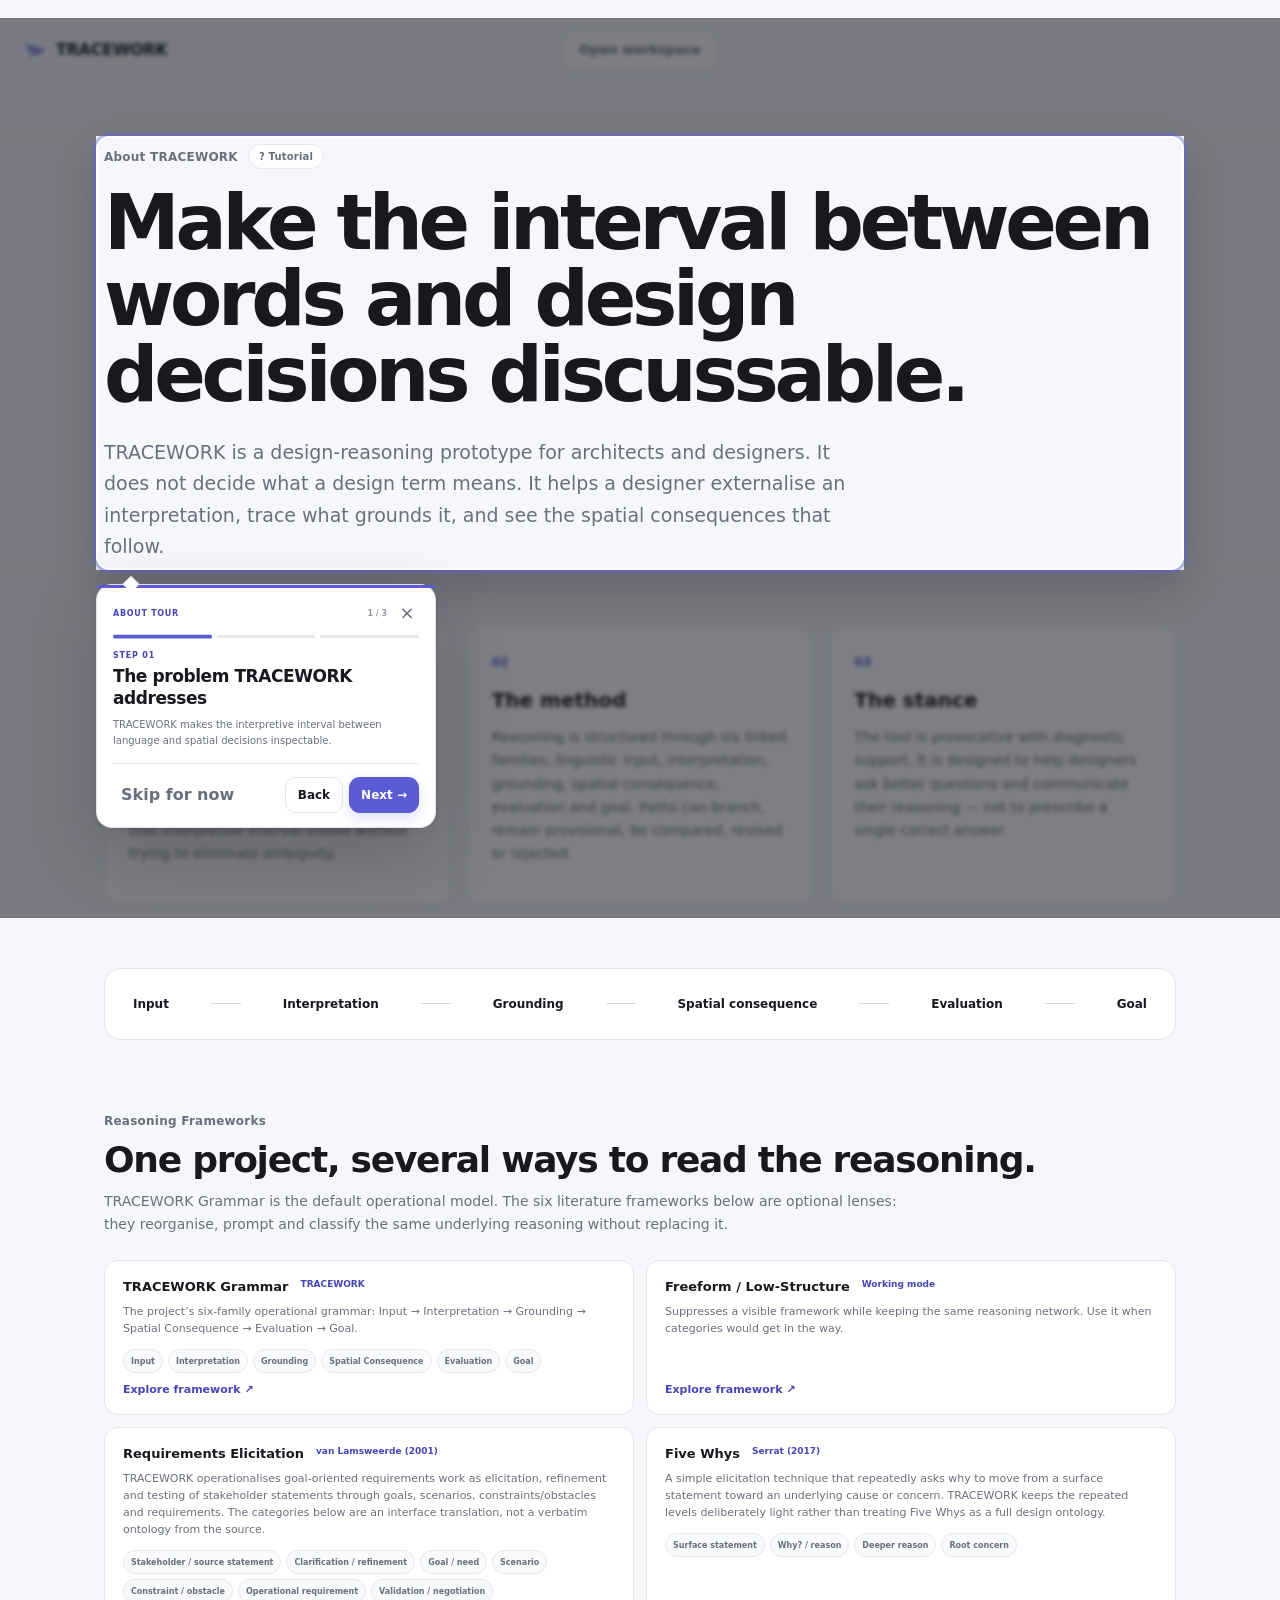
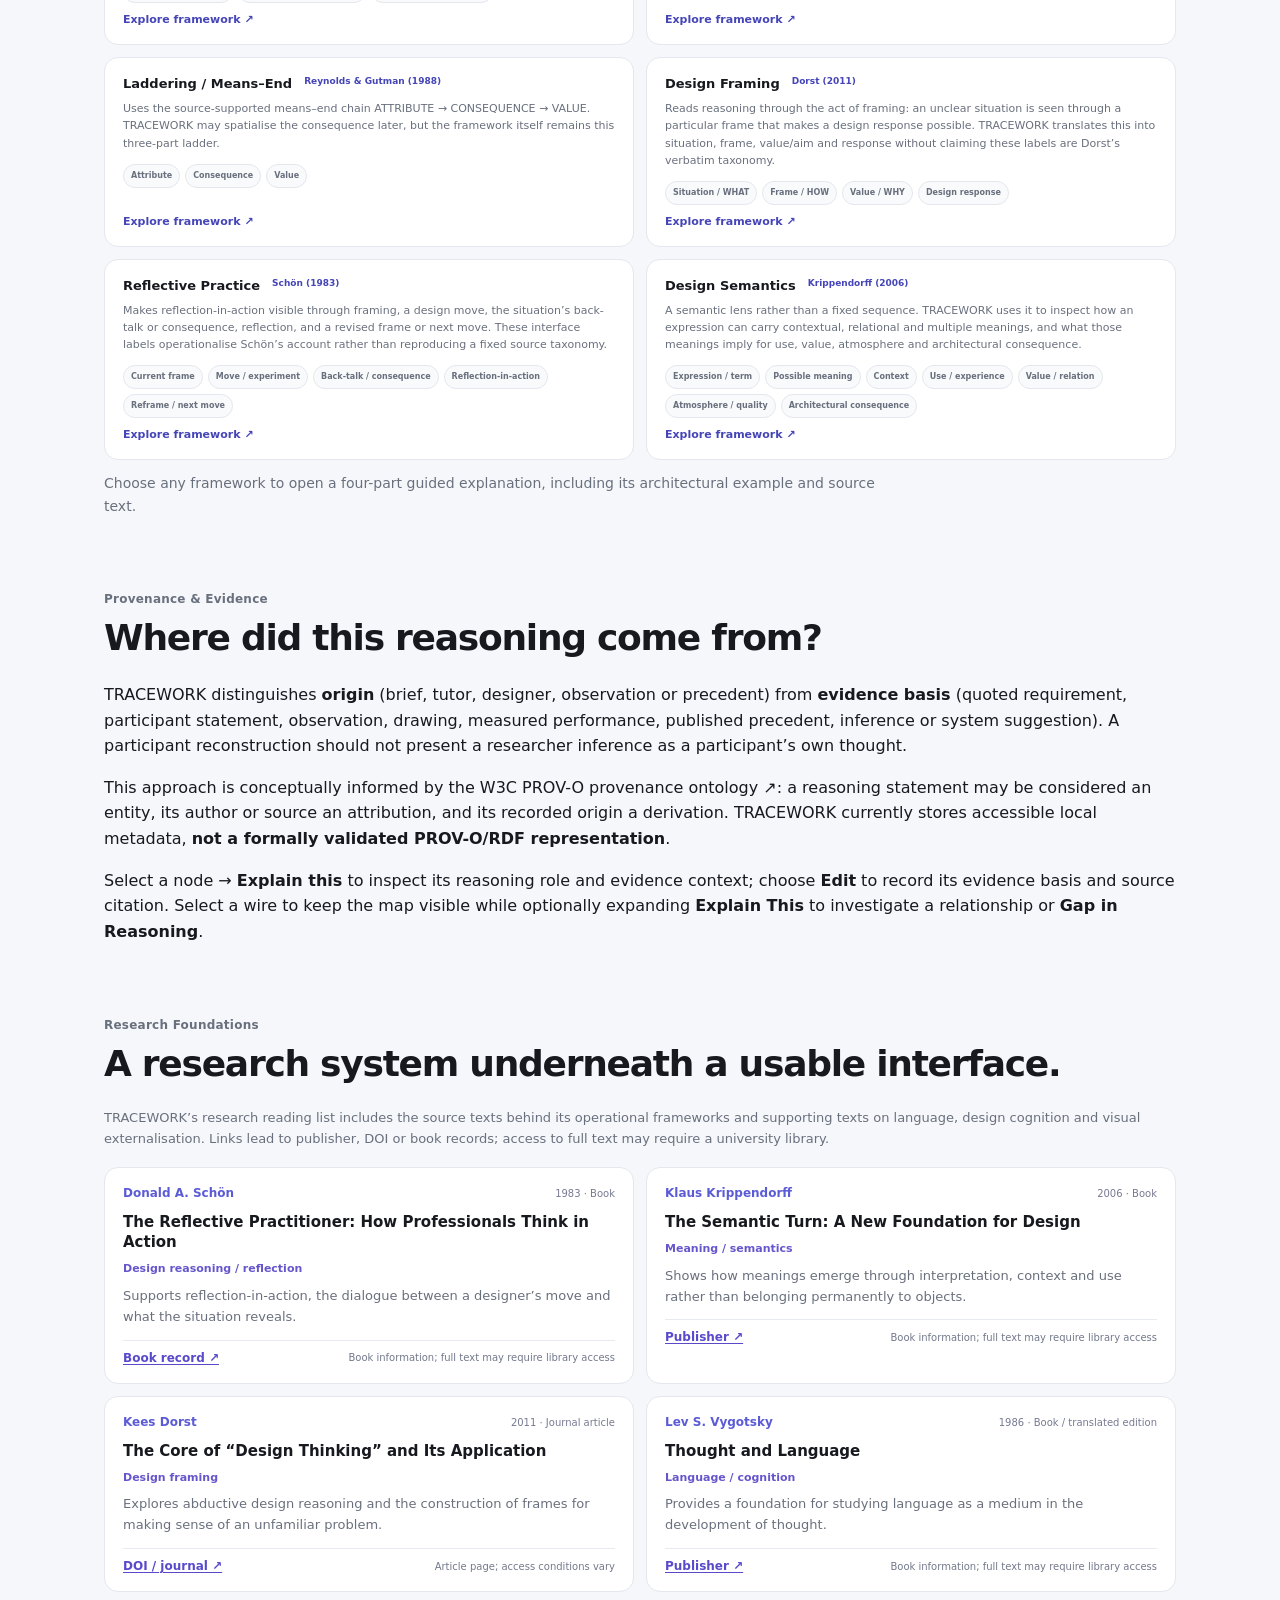
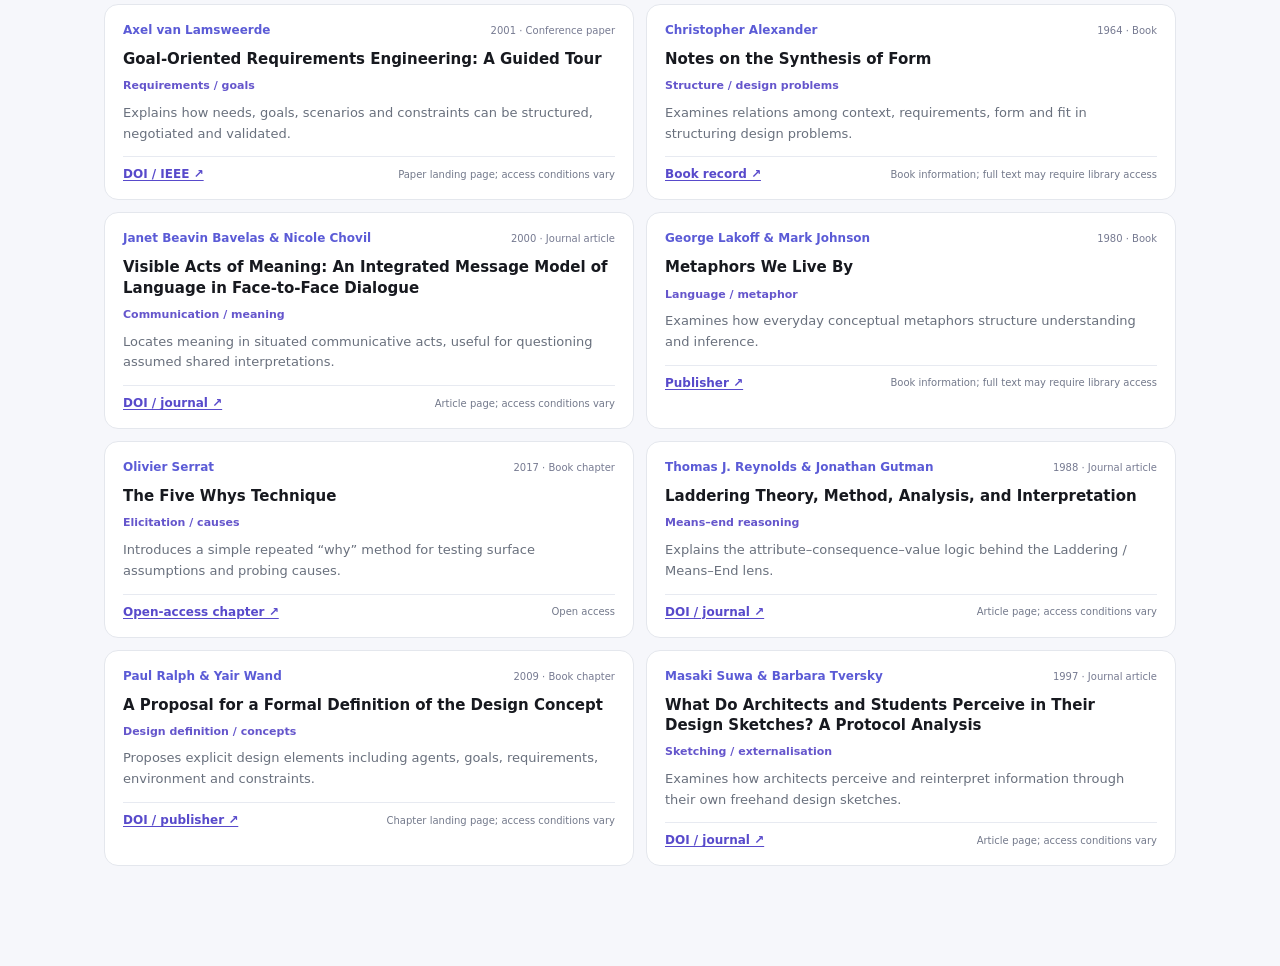
==== commit d947eb80: "TRACEWORK D1.1 — Contextual reasoning and provenance gap guidance Extended D1.1 with provenance-cons" ====
--- a/about.html
+++ b/about.html
@@ -6,8 +6,8 @@
   <title>About — TRACEWORK</title>
   <link rel="stylesheet" href="css/base.css">
   <link rel="stylesheet" href="css/layout.css">
-  <link rel="stylesheet" href="css/components.css?v=C2.2">
-  <link rel="stylesheet" href="css/responsive.css?v=C2.2">
+  <link rel="stylesheet" href="css/components.css?v=d1-1-context">
+  <link rel="stylesheet" href="css/responsive.css?v=d1-1-centred">
 </head>
 <body>
   <header class="topbar">
@@ -32,19 +32,19 @@
       <div class="flow-step">Input</div><i></i><div class="flow-step">Interpretation</div><i></i><div class="flow-step">Grounding</div><i></i><div class="flow-step">Spatial consequence</div><i></i><div class="flow-step">Evaluation</div><i></i><div class="flow-step">Goal</div>
     </section>
     <section class="about-frameworks">
-      <span class="product-kicker">Reasoning frameworks</span>
+      <span class="product-kicker">Reasoning Frameworks</span>
       <h2>One project, several ways to read the reasoning.</h2>
       <p>TRACEWORK Grammar is the default operational model. The six literature frameworks below are optional lenses: they reorganise, prompt and classify the same underlying reasoning without replacing it.</p>
       <div class="framework-reference-grid" id="frameworkReferenceGrid"></div><p class="framework-explorer-hint">Choose any framework to open a four-part guided explanation, including its architectural example and source text.</p>
     </section>
-    <section class="about-research" id="provenanceResearch"><span class="product-kicker">Provenance &amp; evidence</span>
+    <section class="about-research" id="provenanceResearch"><span class="product-kicker">Provenance &amp; Evidence</span>
       <h2>Where did this reasoning come from?</h2>
       <p>TRACEWORK distinguishes <strong>origin</strong> (brief, tutor, designer, observation or precedent) from <strong>evidence basis</strong> (quoted requirement, participant statement, observation, drawing, measured performance, published precedent, inference or system suggestion). A participant reconstruction should not present a researcher inference as a participant’s own thought.</p>
       <p>This approach is conceptually informed by the W3C <a href="https://www.w3.org/TR/prov-o/" target="_blank" rel="noopener noreferrer">PROV-O provenance ontology ↗</a>: a reasoning statement may be considered an entity, its author or source an attribution, and its recorded origin a derivation. TRACEWORK currently stores accessible local metadata, <strong>not a formally validated PROV-O/RDF representation</strong>.</p>
-      <p>Select a node → <strong>Explain this</strong> to inspect its reasoning role and evidence context; choose <strong>Edit</strong> to record its evidence basis and source citation. Select a connection to see why that relationship may make sense or where a <strong>Gap in Reasoning</strong> remains.</p>
+      <p>Select a node → <strong>Explain this</strong> to inspect its reasoning role and evidence context; choose <strong>Edit</strong> to record its evidence basis and source citation. Select a wire to keep the map visible while optionally expanding <strong>Explain This</strong> to investigate a relationship or <strong>Gap in Reasoning</strong>.</p>
     </section>
     <section class="about-research">
-      <span class="product-kicker">Research foundations</span>
+      <span class="product-kicker">Research Foundations</span>
       <h2>A research system underneath a usable interface.</h2>
       <p class="research-access-note">TRACEWORK’s research reading list includes the source texts behind its operational frameworks and supporting texts on language, design cognition and visual externalisation. Links lead to publisher, DOI or book records; access to full text may require a university library.</p>
       <div id="referenceList" class="reference-list"></div>
--- a/css/components.css
+++ b/css/components.css
@@ -1058,3 +1058,25 @@
 /* Keep the expanded wire key inside the viewport, including half-screen windows. */
 .wire-legend-content{position:fixed;bottom:72px;right:16px;left:auto;width:min(360px,calc(100vw - 32px));max-height:min(410px,calc(100dvh - 98px));}
 @media(max-width:700px){.wire-legend-content{right:10px;bottom:56px;width:min(360px,calc(100vw - 20px));max-height:calc(100dvh - 76px);}}
+
+/* D1.1 — contextual, non-modal relationship guidance */
+.wire-legend[hidden]{display:none!important;}
+.connection-inspector-head h3{font-size:17px;overflow-wrap:anywhere;}
+.connection-ends{display:grid;gap:5px;}
+.connection-ends p{margin:3px 0 7px;line-height:1.5;font-size:12px;overflow-wrap:anywhere;}
+.connection-arrow{font-size:11px;color:var(--muted);padding:5px 0;}
+.connection-inspector-guidance{border:1px solid var(--border);border-radius:10px;padding:12px;background:var(--surface-soft);}
+.connection-inspector-guidance summary{cursor:pointer;font-size:12px;font-weight:780;line-height:1.5;}
+.connection-inspector-guidance p{font-size:11.5px;line-height:1.6;color:var(--muted);overflow-wrap:anywhere;}
+.connection-inspector-guidance strong{color:var(--text);}
+.connection-inspector-guidance small{color:var(--muted-2);}
+#clearSelectedConnection,#deleteSelectedConnection{margin:8px 5px 0 0;max-width:100%;}
+
+/* D1.1 provenance review is independent of structural wire validity. */
+.provenance-gap-guidance{border:1px solid #e4b877;background:#fff9ed;border-radius:10px;padding:12px;}
+.provenance-gap-guidance summary{cursor:pointer;color:#805420;font-size:12px;font-weight:750;line-height:1.5;}
+.provenance-gap-guidance p{font-size:11.5px;line-height:1.55;overflow-wrap:anywhere;}
+.provenance-gap-guidance small{color:#806b4b;font-size:10px;line-height:1.5;}
+.provenance-gap-guidance:not([open]){background:var(--surface-soft);border-color:var(--border);}
+.provenance-gap-guidance:not([open]) summary{color:var(--text);}
+.guided-validation.provenance-review{color:#805420;}
--- a/css/responsive.css
+++ b/css/responsive.css
@@ -189,3 +189,24 @@
 @media(max-width:820px) and (min-width:561px){
   .inspector-panel{top:calc(var(--topbar) + 8px);}
 }
+
+/* D1.1 — visually centred navigation, including half-screen Chrome. */
+@media(max-width:1200px){
+  :root{--topbar:102px;}
+  .topbar{height:var(--topbar);min-height:var(--topbar);
+    grid-template-columns:minmax(0,1fr) auto;grid-template-rows:36px 38px;
+    column-gap:10px;row-gap:7px;padding:8px 12px 7px;align-items:center;}
+  .brand{grid-column:1;grid-row:1;min-width:0;}
+  .topbar-actions{grid-column:2;grid-row:1;}
+  .topnav{display:flex;grid-column:1/-1;grid-row:2;justify-self:center;
+    width:max-content;max-width:100%;min-width:0;justify-content:center;
+    overflow-x:auto;overflow-y:hidden;scrollbar-width:thin;white-space:nowrap;}
+  .topnav .nav-link{flex:none;white-space:nowrap;padding:7px 11px;}
+}
+@media(max-width:560px){.topbar{padding:8px 10px 7px;}.topnav{justify-content:flex-start;}}
+/* About: keep titles and long provenance references within the viewport. */
+.about-page{min-width:0;max-width:1120px;width:100%;overflow-wrap:anywhere;}
+.about-page>section,.about-research,.about-research p{min-width:0;max-width:100%;}
+.about-research h2{font-size:clamp(23px,4vw,36px);line-height:1.14;overflow-wrap:anywhere;}
+.about-research p{line-height:1.6;overflow-wrap:anywhere;}
+@media(max-width:700px){.about-page{padding:36px 18px 70px;}.about-hero h1{font-size:clamp(32px,7vw,50px);}}
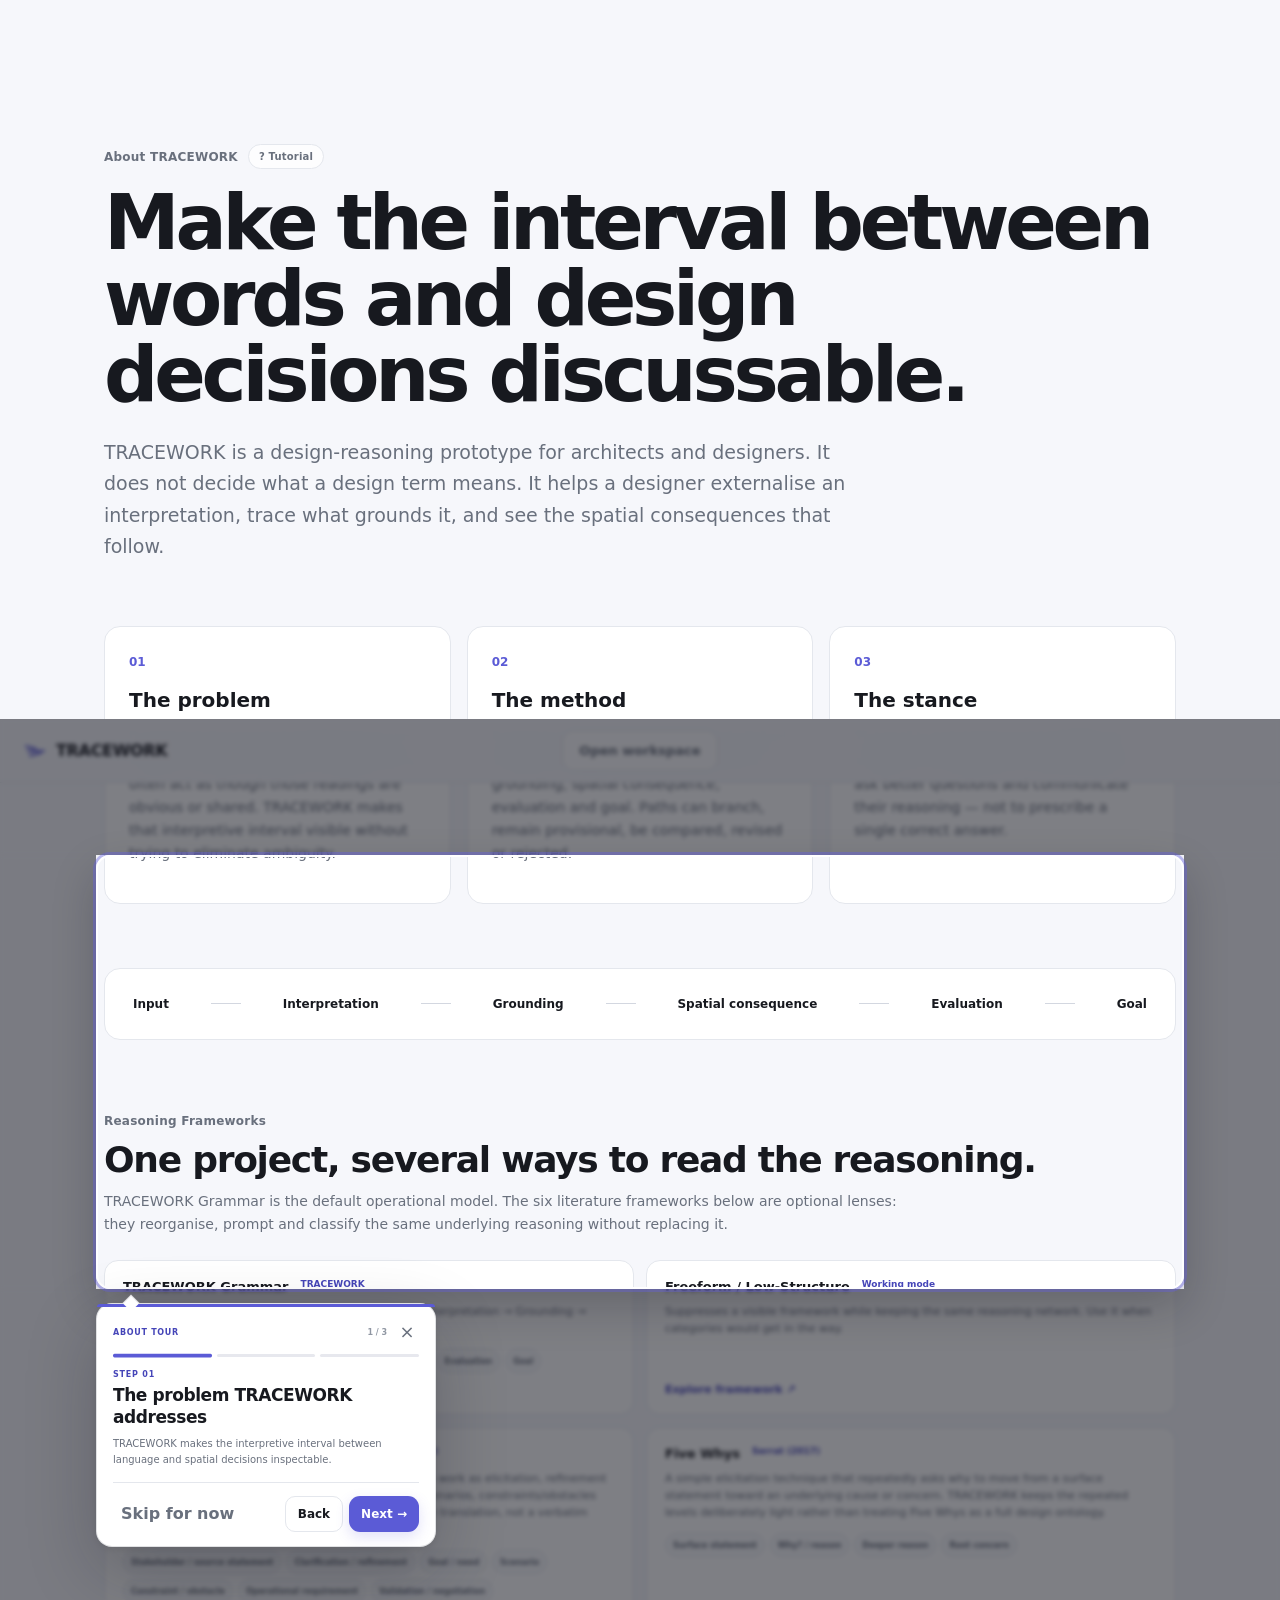
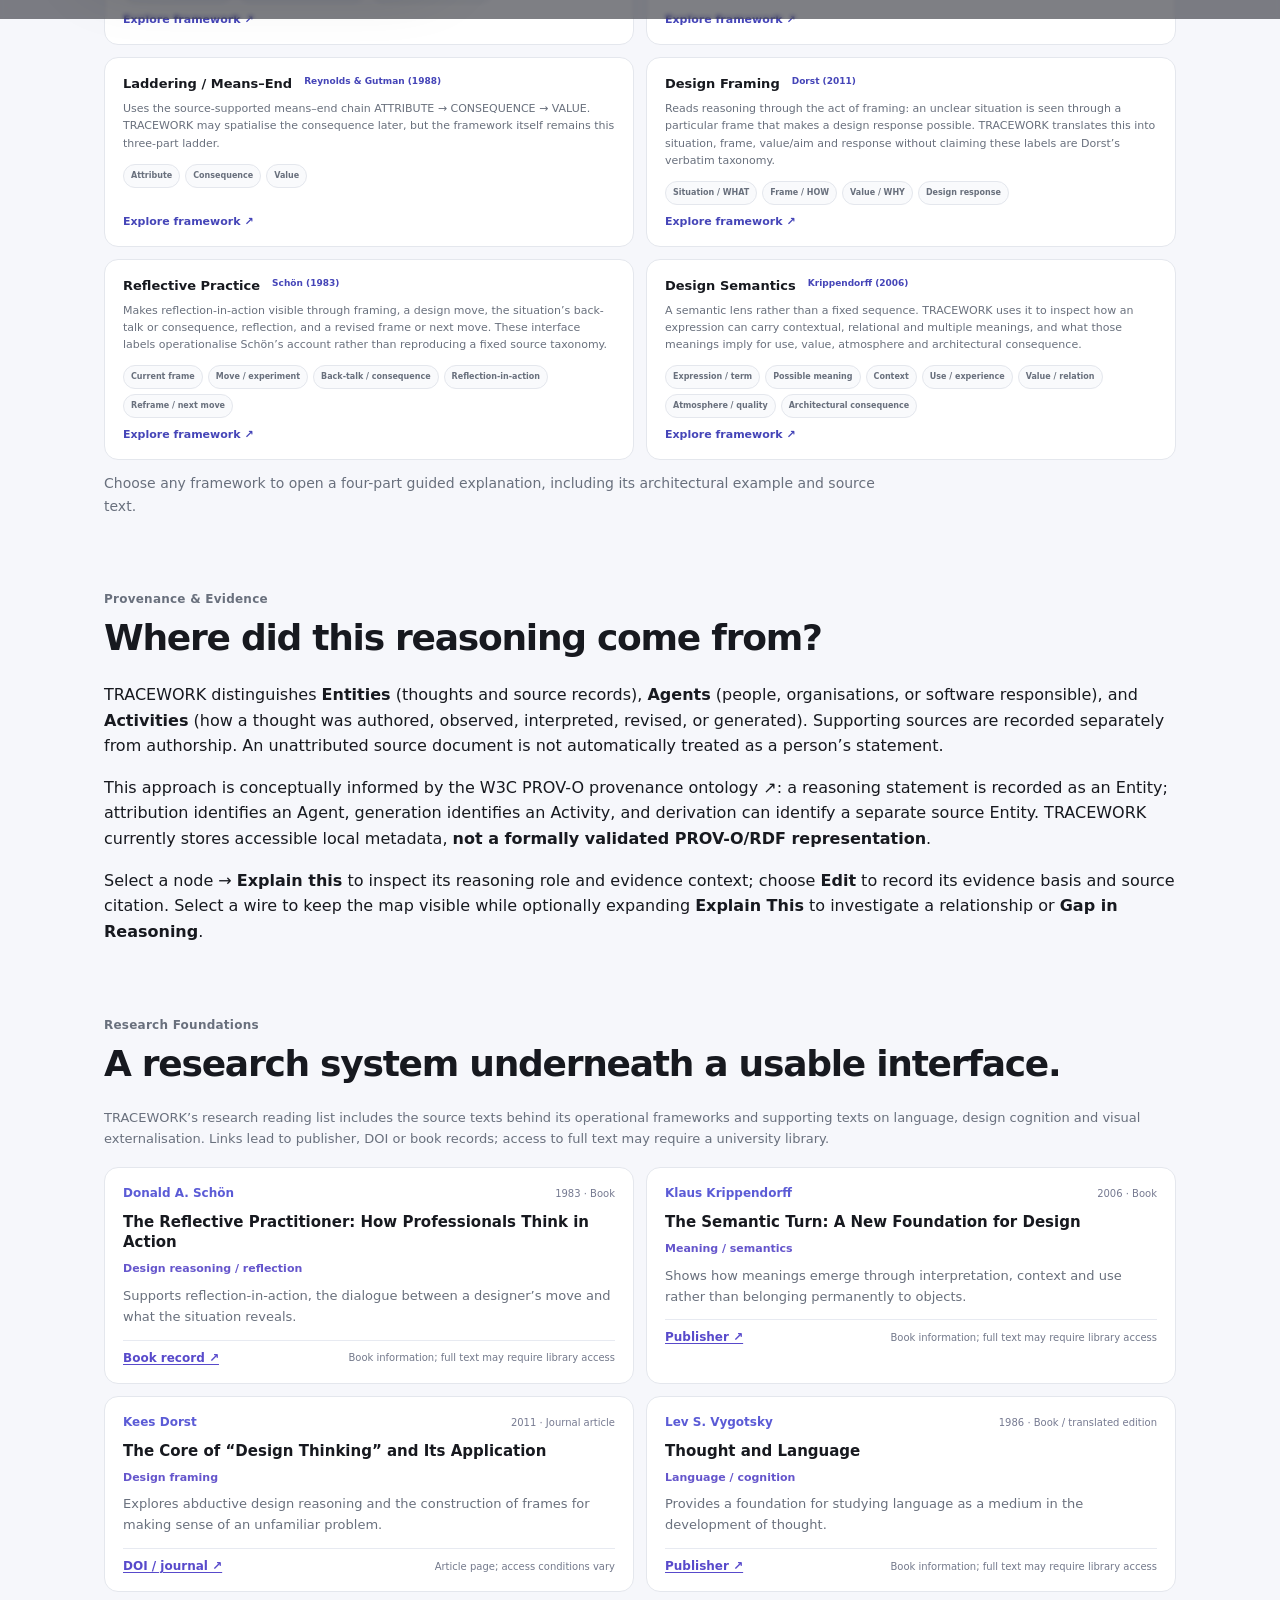
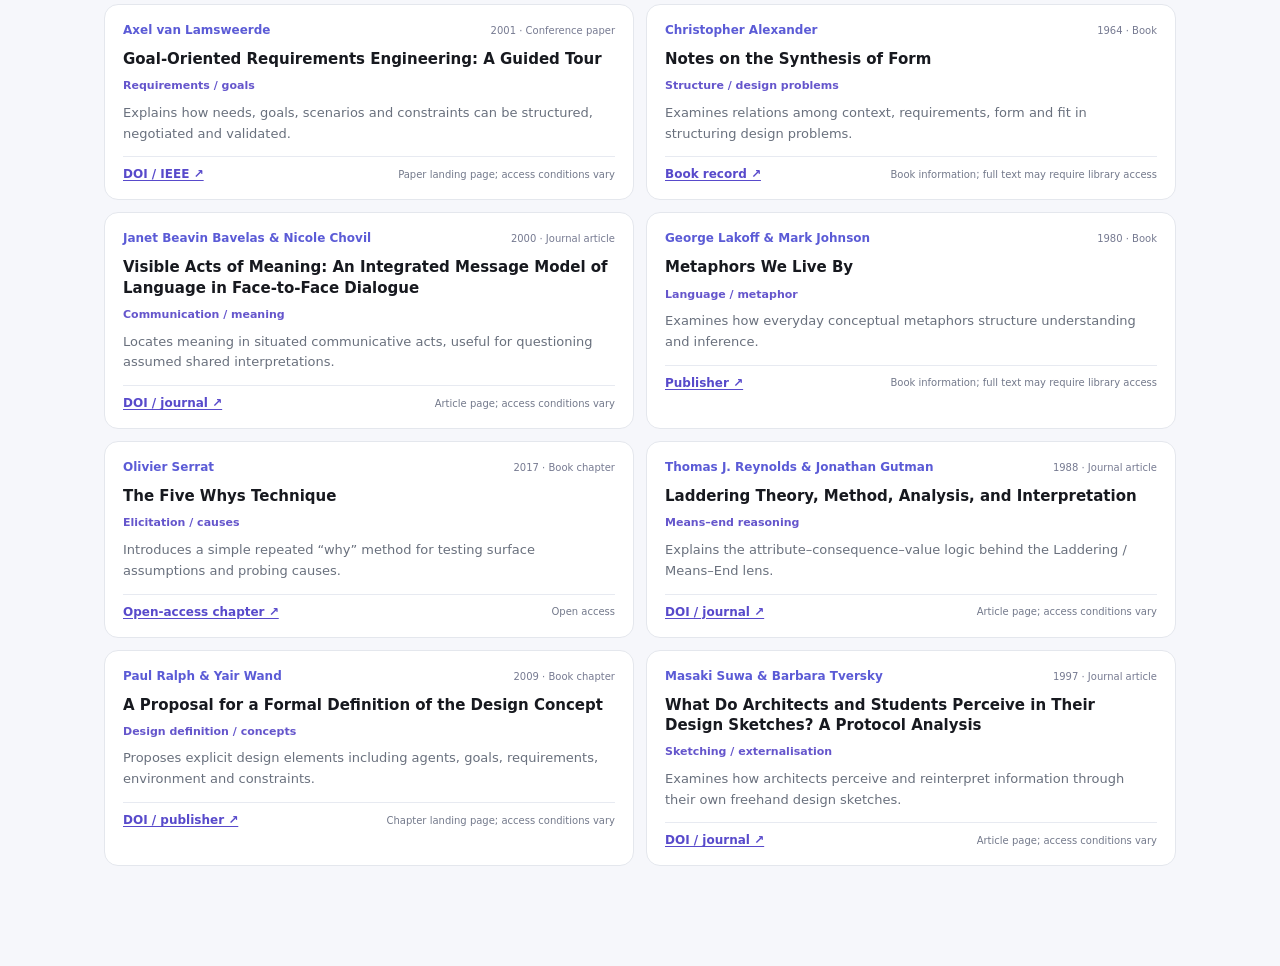
==== commit f9aeefd2: "TRACEWORK D1.4 — Refine provenance, collapsible panels and interface stability Reorganised the respo" ====
--- a/about.html
+++ b/about.html
@@ -39,8 +39,8 @@
     </section>
     <section class="about-research" id="provenanceResearch"><span class="product-kicker">Provenance &amp; Evidence</span>
       <h2>Where did this reasoning come from?</h2>
-      <p>TRACEWORK distinguishes <strong>origin</strong> (brief, tutor, designer, observation or precedent) from <strong>evidence basis</strong> (quoted requirement, participant statement, observation, drawing, measured performance, published precedent, inference or system suggestion). A participant reconstruction should not present a researcher inference as a participant’s own thought.</p>
-      <p>This approach is conceptually informed by the W3C <a href="https://www.w3.org/TR/prov-o/" target="_blank" rel="noopener noreferrer">PROV-O provenance ontology ↗</a>: a reasoning statement may be considered an entity, its author or source an attribution, and its recorded origin a derivation. TRACEWORK currently stores accessible local metadata, <strong>not a formally validated PROV-O/RDF representation</strong>.</p>
+      <p>TRACEWORK distinguishes <strong>Entities</strong> (thoughts and source records), <strong>Agents</strong> (people, organisations, or software responsible), and <strong>Activities</strong> (how a thought was authored, observed, interpreted, revised, or generated). Supporting sources are recorded separately from authorship. An unattributed source document is not automatically treated as a person’s statement.</p>
+      <p>This approach is conceptually informed by the W3C <a href="https://www.w3.org/TR/prov-o/" target="_blank" rel="noopener noreferrer">PROV-O provenance ontology ↗</a>: a reasoning statement is recorded as an Entity; attribution identifies an Agent, generation identifies an Activity, and derivation can identify a separate source Entity. TRACEWORK currently stores accessible local metadata, <strong>not a formally validated PROV-O/RDF representation</strong>.</p>
       <p>Select a node → <strong>Explain this</strong> to inspect its reasoning role and evidence context; choose <strong>Edit</strong> to record its evidence basis and source citation. Select a wire to keep the map visible while optionally expanding <strong>Explain This</strong> to investigate a relationship or <strong>Gap in Reasoning</strong>.</p>
     </section>
     <section class="about-research">
--- a/css/components.css
+++ b/css/components.css
@@ -1080,3 +1080,25 @@
 .provenance-gap-guidance:not([open]){background:var(--surface-soft);border-color:var(--border);}
 .provenance-gap-guidance:not([open]) summary{color:var(--text);}
 .guided-validation.provenance-review{color:#805420;}
+
+/* D1.3 — Readable, typographically consistent reasoning and evidence editor.
+   Capitalisation is applied to interface labels only, never to user-authored text. */
+.modal:has(.reasoning-edit-dialog){width:min(640px,calc(100vw - 28px));max-height:min(89vh,860px);}
+.reasoning-edit-dialog{font-family:var(--font);font-size:14px;line-height:1.5;}
+.reasoning-edit-dialog h2{font-family:var(--font);font-size:clamp(21px,2vw,25px);font-weight:740;line-height:1.25;letter-spacing:-.025em;margin:0 0 7px;}
+.reasoning-edit-dialog>p{font-size:13px;line-height:1.55;margin:6px 0 14px;}
+.reasoning-edit-dialog .field-label,.reasoning-edit-dialog .node-type-edit-row label{font-family:var(--font);font-size:12px;font-weight:700;letter-spacing:0;color:#50586a;line-height:1.4;}
+.reasoning-edit-dialog .field-label-aside{font-size:11px;font-weight:500;color:#737b89;}
+.reasoning-edit-dialog .node-type-edit-row{gap:7px;margin-top:15px;}
+.reasoning-edit-dialog .node-type-edit-row select,.reasoning-edit-dialog .field-input,.reasoning-edit-dialog .field-textarea{font-family:var(--font);font-size:14px;line-height:1.45;padding:11px 12px;border-radius:10px;min-height:43px;}
+.reasoning-edit-dialog .field-textarea{min-height:120px;}
+.reasoning-edit-dialog .trace-provenance-note{font-size:12px;line-height:1.55;}
+.reasoning-edit-dialog .metadata-review-note{background:#fff8e7;border:1px solid #f1daa6;padding:11px 12px;border-radius:9px;color:#6a4e21;font-size:12px;line-height:1.55;}
+.reasoning-edit-dialog .modal-actions{flex-wrap:wrap;}
+/* Black contextual guidance must be readable even when two independent warnings are active. */
+.coach-toast{width:min(390px,calc(100vw - 28px));padding:13px 15px;}
+.coach-toast strong{font-size:13px;line-height:1.3;}
+.coach-toast span{font-size:12px;line-height:1.55;}
+.coach-toast-head button{font-size:11px;padding:6px 10px;flex-shrink:0;}
+.toast-region{max-height:min(76dvh,660px);max-width:calc(100vw - 20px);overflow-y:auto;overscroll-behavior:contain;scrollbar-width:thin;}
+@media(max-width:560px){.toast-region{right:10px;bottom:10px;}}
--- a/css/responsive.css
+++ b/css/responsive.css
@@ -210,3 +210,112 @@
 .about-research h2{font-size:clamp(23px,4vw,36px);line-height:1.14;overflow-wrap:anywhere;}
 .about-research p{line-height:1.6;overflow-wrap:anywhere;}
 @media(max-width:700px){.about-page{padding:36px 18px 70px;}.about-hero h1{font-size:clamp(32px,7vw,50px);}}
+
+/* D1.3 — Compact two-row navigation at half-screen width.
+   Keeps all tabs available without the oversized 102px header. */
+@media(max-width:1200px){
+  :root{--topbar:76px;}
+  .topbar{
+    height:var(--topbar);min-height:var(--topbar);
+    grid-template-columns:minmax(0,1fr) auto;
+    grid-template-rows:29px 31px;
+    row-gap:3px;column-gap:8px;
+    padding:5px 12px 6px;
+    align-items:center;
+  }
+  .brand{grid-column:1;grid-row:1;align-self:center;}
+  .topbar-actions{grid-column:2;grid-row:1;align-self:center;}
+  .topnav{
+    display:flex;grid-column:1/-1;grid-row:2;
+    justify-self:center;align-self:center;
+    width:max-content;max-width:100%;min-width:0;
+    justify-content:center;gap:2px;padding:2px;
+    overflow-x:auto;overflow-y:hidden;scrollbar-width:thin;white-space:nowrap;
+  }
+  .topnav .nav-link{flex:none;white-space:nowrap;font-size:12px;padding:5px 9px;line-height:18px;}
+}
+@media(max-width:560px){
+  :root{--topbar:76px;}
+  .topbar{padding:5px 8px 6px;}
+  .topnav{justify-self:stretch;justify-content:flex-start;width:100%;}
+}
+
+/* D1.4 · one-row navigation + independently retractable workspace panels */
+@media (max-width:1200px){
+  :root{--topbar:56px;}
+  .topbar{display:flex!important;height:56px!important;min-height:56px!important;
+    flex-wrap:nowrap!important;gap:9px!important;padding:0 12px!important;align-items:center!important;}
+  .topbar .brand{flex:0 0 auto;max-width:150px;min-width:0;grid-column:auto;grid-row:auto;white-space:nowrap;}
+  .topbar .topnav{flex:1 1 auto;display:flex!important;grid-column:auto;grid-row:auto;
+    min-width:0;width:auto!important;max-width:none!important;justify-self:auto;align-self:center;
+    justify-content:center;gap:1px;padding:2px;overflow-x:auto;overflow-y:hidden;scrollbar-width:thin;white-space:nowrap;}
+  .topbar .topnav .nav-link{font-size:11px;padding:6px 8px;flex:0 0 auto;}
+  .topbar .topbar-actions{flex:0 0 auto;grid-column:auto;grid-row:auto;justify-self:auto;}
+  .topbar .topbar-actions .icon-button{width:32px;height:32px;min-width:32px;}
+  .topbar .save-status{display:none;}
+}
+@media (max-width:690px){
+  .topbar{gap:5px!important;padding-inline:8px!important;}
+  .topbar .brand{font-size:11px;gap:4px;letter-spacing:-.035em;}
+  .topbar .brand-mark{transform:scale(.88);transform-origin:left center;width:19px;}
+  .topbar .topnav{justify-content:flex-start;}
+  .topbar .topnav .nav-link{font-size:10px;padding:5px 7px;}
+}
+@media (max-width:460px){.topbar .brand>span:last-child{display:none;}.topbar .brand{width:24px;}}
+/* Desktop columns scale naturally as sidebars are retracted. */
+@media(min-width:821px){
+  #workspaceView.workspace{--d14-left:clamp(210px,24vw,330px);--d14-right:clamp(225px,25vw,340px);
+    grid-template-columns:minmax(0,var(--d14-left)) minmax(0,1fr) minmax(0,var(--d14-right))!important;min-width:0;}
+  #workspaceView.panel-source-closed{--d14-left:0px;}
+  #workspaceView.panel-inspector-closed{--d14-right:0px;}
+}
+#workspaceView.panel-source-closed #sourcePanel,
+#workspaceView.panel-inspector-closed #inspectorPanel{display:none!important;}
+#workspaceView>.canvas-panel{min-width:0;}
+.panel-visibility-controls{display:flex;align-items:center;gap:4px;flex:0 0 auto;
+  align-self:flex-start;border:1px solid var(--border);border-radius:10px;background:var(--surface);padding:3px;}
+.panel-visibility-toggle{border:0;background:transparent;border-radius:7px;cursor:pointer;
+  display:inline-flex;align-items:center;gap:5px;padding:6px 8px;white-space:nowrap;
+  font-size:11px;font-weight:650;color:var(--muted);}
+.panel-visibility-toggle:hover,.panel-visibility-toggle:focus-visible{color:var(--text);background:var(--accent-soft);}
+.panel-visibility-toggle[aria-expanded="true"]{color:var(--accent-dark);background:var(--surface-tint);}
+.panel-visibility-toggle>span:first-child{font-size:16px;line-height:1;}
+@media(max-width:1280px){#workspaceView .canvas-toolbar{gap:7px;}}
+@media(max-width:820px){
+  #workspaceView.workspace{min-width:0;}
+  #workspaceView #inspectorPanel{top:calc(var(--topbar) + 7px);}
+  #workspaceView .panel-visibility-controls{margin-bottom:3px;}
+}
+@media(max-width:560px){
+  #workspaceView .panel-visibility-controls{align-self:flex-start;}
+  #workspaceView .panel-visibility-toggle{padding:6px;}
+  #workspaceView .panel-toggle-label{display:none;}
+}
+/* Contextual notices remain independently dismissible and pinnable. */
+.coach-toast .coach-toast-head{display:flex;justify-content:space-between;align-items:center;gap:8px;}
+.coach-toast .coach-toast-actions{display:flex;align-items:center;flex:0 0 auto;gap:4px;}
+.coach-toast .coach-dismiss{width:27px;height:27px;border:1px solid rgba(255,255,255,.32);border-radius:7px;
+  font-size:20px;line-height:1;cursor:pointer;background:rgba(255,255,255,.12);color:inherit;}
+.coach-toast .coach-dismiss:hover{background:rgba(255,255,255,.28);}
+/* D1.4 layout regression fix: hidden siblings must not shift grid auto-placement. */
+@media (min-width:821px){
+  #workspaceView>.source-panel{grid-column:1;grid-row:1;}
+  #workspaceView>.canvas-panel{grid-column:2;grid-row:1;}
+  #workspaceView>.inspector-panel{grid-column:3;grid-row:1;}
+}
+@media (min-width:561px) and (max-width:820px){
+  #workspaceView>.source-panel{grid-column:1;grid-row:1;}
+  #workspaceView>.canvas-panel{grid-column:2;grid-row:1;}
+  #workspaceView.panel-source-closed>.canvas-panel{grid-column:1 / -1;}
+}
+/* Compact navigation should not look like a stretched empty pill. */
+@media(max-width:1200px){
+  .topbar .topnav{background:transparent!important;border:0!important;border-radius:0!important;
+    box-shadow:none!important;padding:0!important;}
+  .topbar .topnav .nav-link.active{border:1px solid var(--border);background:var(--surface);}
+}
+/* Override inherited full-width canvas heading rule: side-panel toggles stay compact. */
+#workspaceView .canvas-toolbar > .panel-visibility-controls{
+  width:max-content!important;max-width:100%!important;min-width:0!important;
+  flex:0 0 auto!important;align-self:flex-start!important;
+}
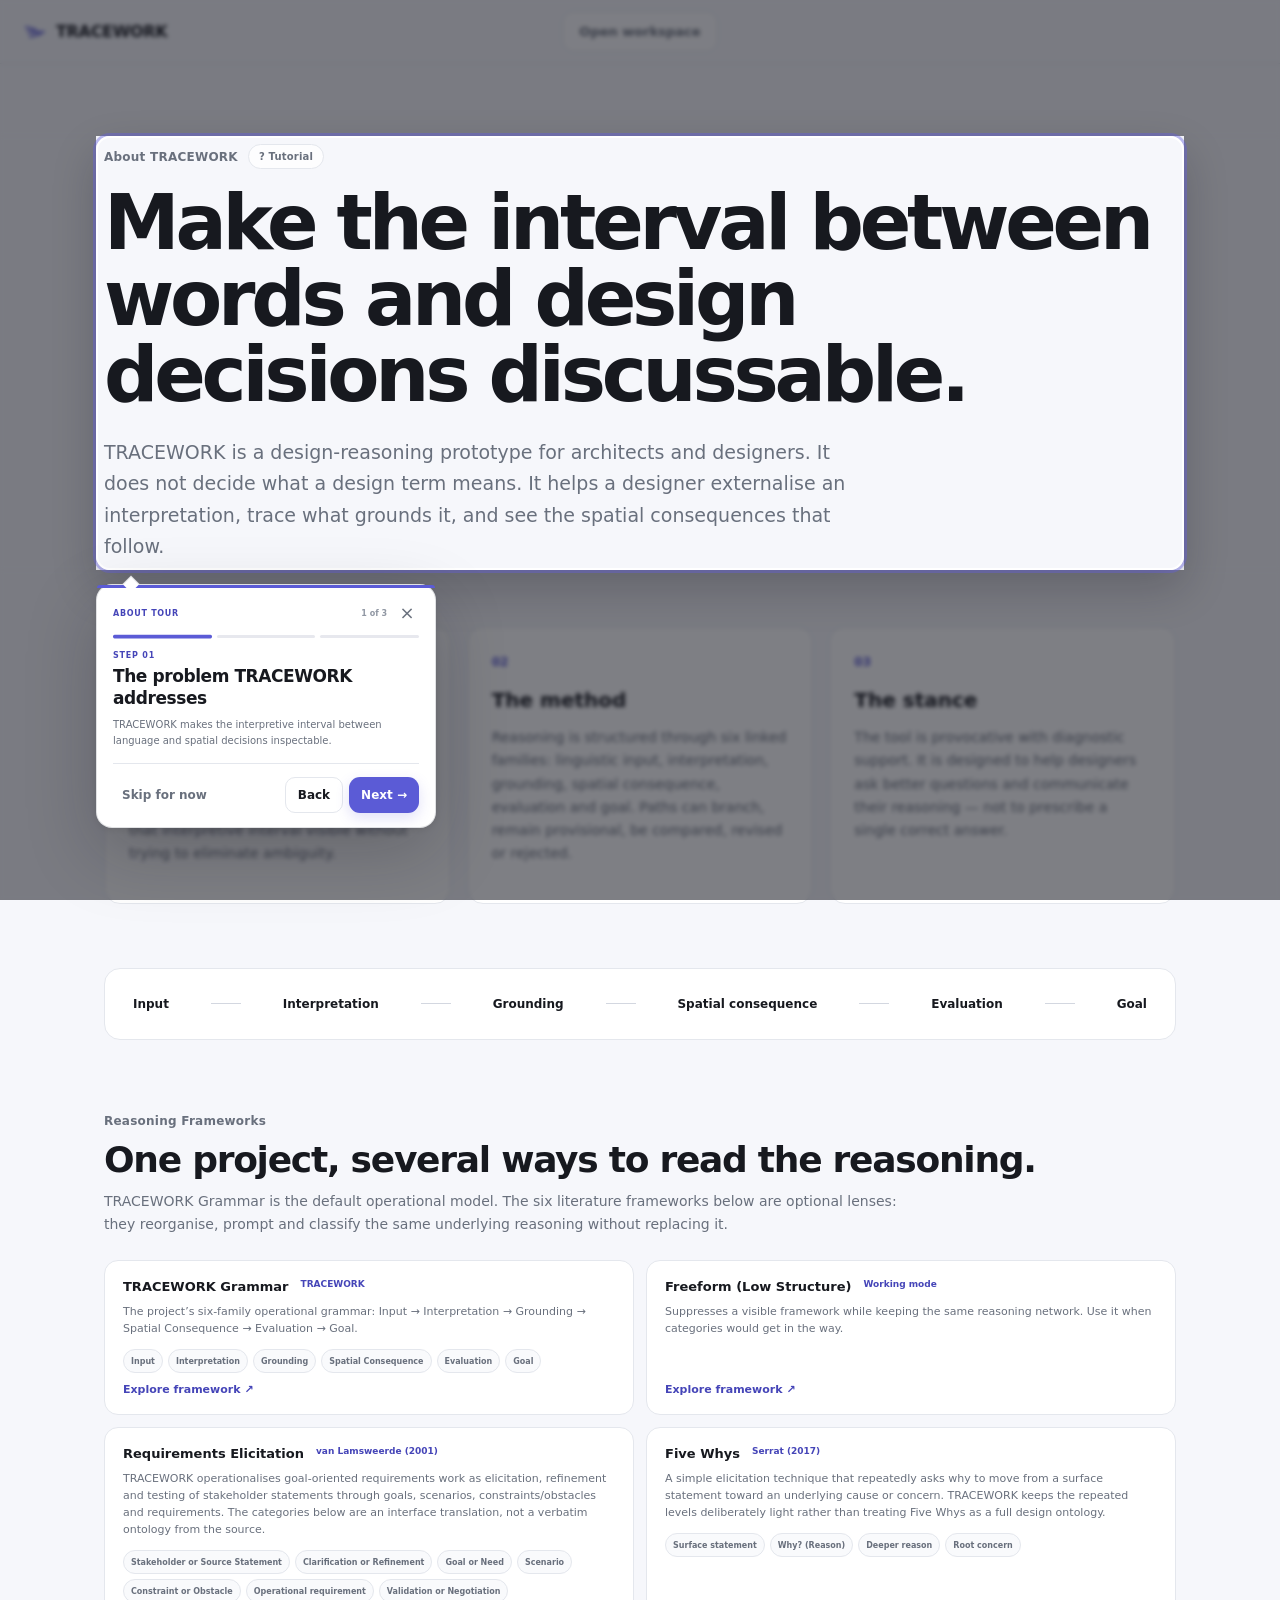
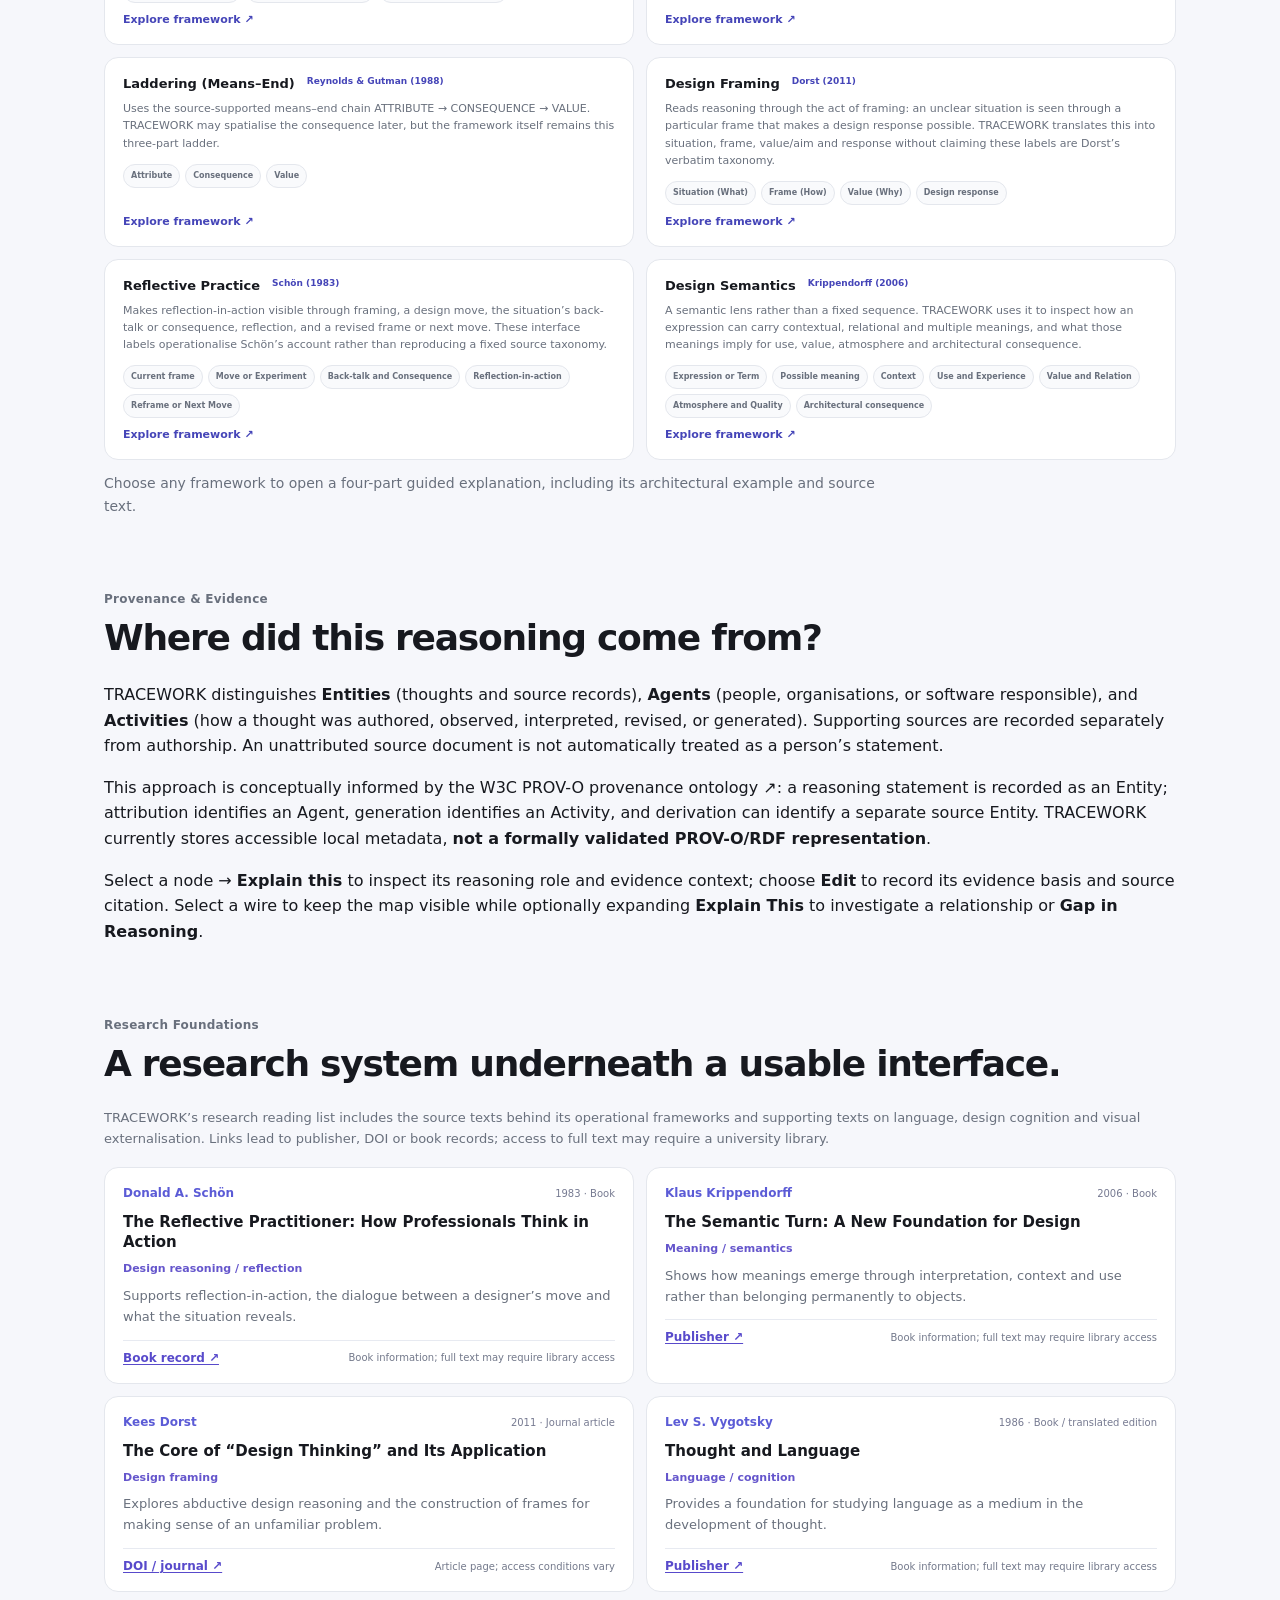
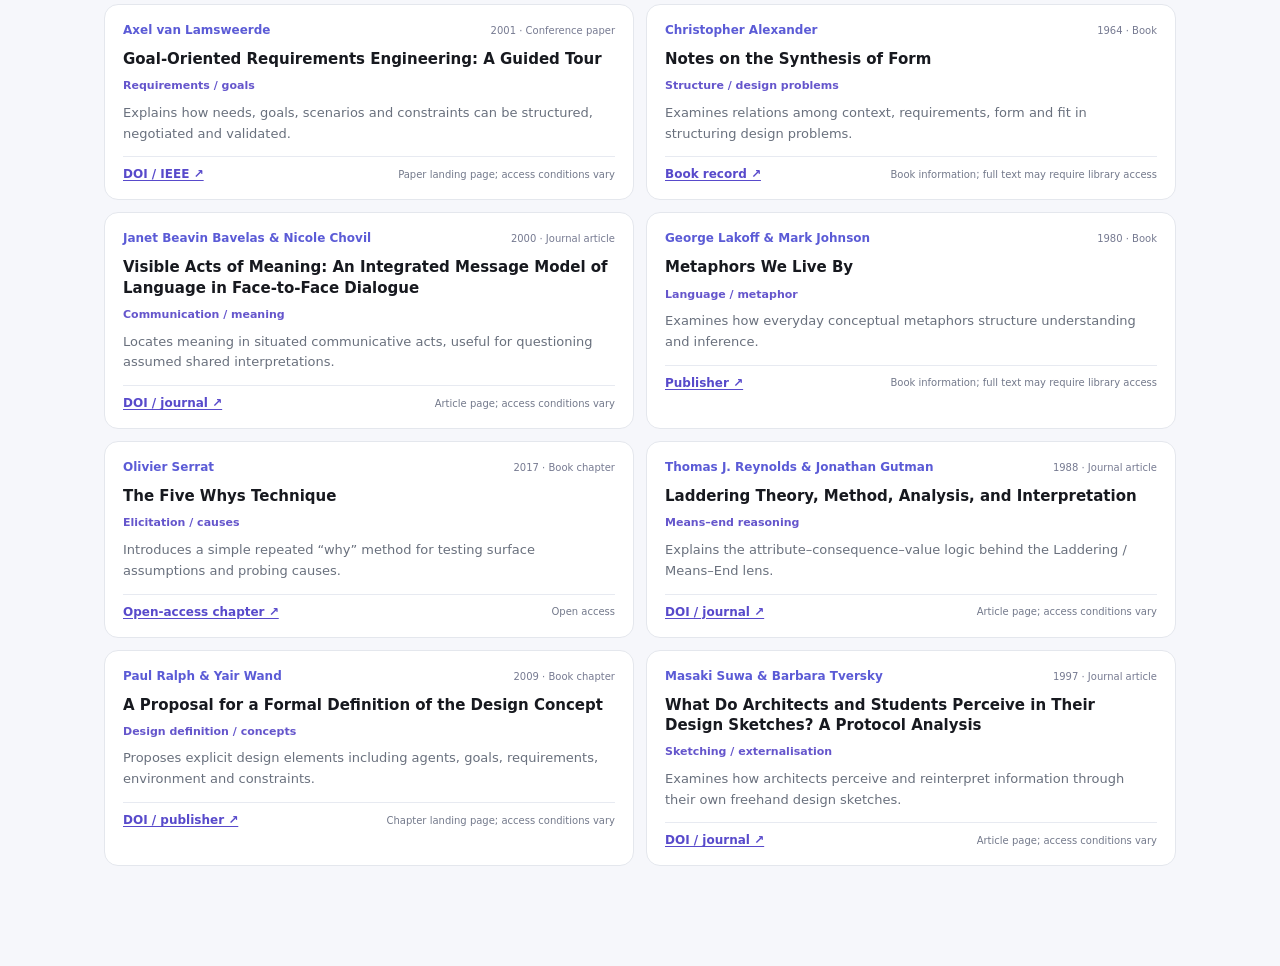
==== commit f7932df0: "TRACEWORK D1.6 — Workspace finesse and interaction reliability Refined the workspace with a full-wid" ====
--- a/about.html
+++ b/about.html
@@ -6,8 +6,8 @@
   <title>About — TRACEWORK</title>
   <link rel="stylesheet" href="css/base.css">
   <link rel="stylesheet" href="css/layout.css">
-  <link rel="stylesheet" href="css/components.css?v=d1-1-context">
-  <link rel="stylesheet" href="css/responsive.css?v=d1-1-centred">
+  <link rel="stylesheet" href="css/components.css?v=d1-6-help">
+  <link rel="stylesheet" href="css/responsive.css?v=d1-6-docked-composer">
 </head>
 <body>
   <header class="topbar">
@@ -53,7 +53,7 @@
   <div class="framework-explorer-backdrop" id="frameworkExplorerBackdrop" hidden>
     <section class="framework-explorer-dialog" id="frameworkExplorerDialog" role="dialog" aria-modal="true" aria-labelledby="frameworkExplorerTitle">
       <header class="framework-explorer-top"><div><span class="product-kicker">FRAMEWORK GUIDE · <span id="frameworkExplorerSource"></span></span><h2 id="frameworkExplorerTitle"></h2></div><button type="button" class="framework-explorer-close" id="frameworkExplorerClose" aria-label="Close framework guide">×</button></header>
-      <div class="framework-explorer-progress"><span id="frameworkExplorerSlideTitle"></span><span id="frameworkExplorerCounter">1 / 4</span></div>
+      <div class="framework-explorer-progress"><span id="frameworkExplorerSlideTitle"></span><span id="frameworkExplorerCounter">1 of 4</span></div>
       <div class="framework-explorer-body" id="frameworkExplorerBody"></div>
       <footer class="framework-explorer-footer"><button type="button" class="framework-explorer-control" id="frameworkExplorerPrevious">← Previous</button><div class="framework-explorer-dots" id="frameworkExplorerDots" aria-label="Framework guide slides"></div><button type="button" class="framework-explorer-control framework-explorer-primary" id="frameworkExplorerNext">Next →</button></footer>
     </section>
@@ -62,8 +62,8 @@
     <div class="modal" id="modal" role="dialog" aria-modal="true" aria-labelledby="modalTitle"></div>
   </div>
   <script type="module">
-    import { bindTutorialTriggers, maybeOpenFirstVisitTutorial } from './js/ui/tutorials.js';
-    import { initializeFrameworkExplorer } from './js/ui/framework-explorer.js?v=C2.2';
+    import { bindTutorialTriggers, maybeOpenFirstVisitTutorial } from './js/ui/tutorials.js?v=d1-6-tour';
+    import { initializeFrameworkExplorer } from './js/ui/framework-explorer.js?v=d1-6-counter';
     initializeFrameworkExplorer();
     bindTutorialTriggers();
     maybeOpenFirstVisitTutorial('about');
--- a/css/components.css
+++ b/css/components.css
@@ -1102,3 +1102,19 @@
 .coach-toast-head button{font-size:11px;padding:6px 10px;flex-shrink:0;}
 .toast-region{max-height:min(76dvh,660px);max-width:calc(100vw - 20px);overflow-y:auto;overscroll-behavior:contain;scrollbar-width:thin;}
 @media(max-width:560px){.toast-region{right:10px;bottom:10px;}}
+
+/* D1.5 · tutorial dismissal matches adjacent navigation text scale. */
+.tutorial-popover-actions .tutorial-popover-skip{font-size:12px!important;font-weight:650!important;padding:7px 9px!important;min-height:30px!important;}
+.tutorial-mask{cursor:pointer;}
+.reasoning-edit-dialog .metadata-help{display:inline-flex;align-items:center;justify-content:center;cursor:help;
+ font-size:11px;font-weight:750;color:#5e58b5;border:1px solid #c4c4d4;border-radius:50%;width:17px;height:17px;vertical-align:middle;margin-left:5px;}
+.reasoning-edit-dialog .metadata-help:hover{background:#eceafd;}
+.reasoning-edit-dialog .recognition-readout{font-size:12px;background:#f3f2ff;border:1px solid #dfddfc;border-radius:8px;padding:8px 10px;margin:7px 0;line-height:1.5;color:#454067;}
+
+/* D1.6 · Clickable, readable provenance explanations in edit forms. */
+.reasoning-edit-dialog .metadata-help{appearance:none;flex:none;vertical-align:middle;
+  font:750 11px var(--font);padding:0;line-height:1;cursor:pointer;}
+.reasoning-edit-dialog .metadata-help:focus-visible{outline:2px solid var(--accent);outline-offset:2px;}
+/* Never animate tutorial spotlight behind its current target. */
+.tutorial-spotlight-ring{transition:none!important;}
+.tutorial-popover{transition:none!important;}
--- a/css/responsive.css
+++ b/css/responsive.css
@@ -319,3 +319,140 @@
   width:max-content!important;max-width:100%!important;min-width:0!important;
   flex:0 0 auto!important;align-self:flex-start!important;
 }
+
+/* D1.5 · workspace-first panels and command line. Buttons attach to edges, not a toolbar row. */
+#workspaceView{position:relative;}
+#workspaceView>.panel-edge-control{position:absolute;z-index:35;top:6px;min-height:31px;min-width:31px;
+ display:inline-flex;align-items:center;justify-content:center;gap:4px;padding:6px 7px;
+ background:#fff;border:1px solid #dadde7;border-radius:9px;color:#5652be;
+ font-size:10px;font-weight:750;cursor:pointer;box-shadow:0 2px 9px rgba(30,35,70,.09);}
+#workspaceView>.panel-edge-control:hover,#workspaceView>.panel-edge-control:focus-visible{background:#efedff;outline:2px solid transparent;box-shadow:0 0 0 2px #c9c5ff;}
+#workspaceView>.panel-edge-left{left:max(3px,calc(var(--d14-left,330px) - 36px));}
+#workspaceView>.panel-edge-right{right:max(3px,calc(var(--d14-right,340px) - 36px));}
+#workspaceView.panel-source-closed>.panel-edge-left{left:4px;}
+#workspaceView.panel-inspector-closed>.panel-edge-right{right:4px;}
+#workspaceView>.panel-edge-control .panel-edge-label{display:none;}
+#workspaceView.panel-source-closed>.panel-edge-left .panel-edge-label,
+#workspaceView.panel-inspector-closed>.panel-edge-right .panel-edge-label{display:inline;}
+#workspaceView .canvas-toolbar{padding:10px 12px 7px;gap:5px;}
+#workspaceView .toolbar-actions{gap:5px;}
+#workspaceView .canvas-title-row{gap:6px 9px;}
+#workspaceView .canvas-panel .thought-dock{width:min(540px,calc(100% - 20px));bottom:42px;padding:7px 8px;gap:5px;grid-template-columns:minmax(0,1fr);max-height:min(46vh,290px);overflow-y:auto;}
+#workspaceView .thought-entry textarea{min-height:34px;max-height:100px;}
+#workspaceView .thought-actions{justify-content:flex-end;}
+#workspaceView .thought-reading{flex-wrap:wrap;gap:4px;min-height:0;}
+#workspaceView .thought-provenance{white-space:normal;gap:4px;}
+#workspaceView .thought-provenance select{max-width:150px!important;min-width:0;}
+#workspaceView .thought-provenance abbr{cursor:help;text-decoration:none;border:1px solid #bcbec9;border-radius:50%;padding:0 3px;}
+#workspaceView .thought-optional-field{width:100%;box-sizing:border-box;font-size:11px;min-height:29px;padding:5px 9px;border-radius:8px;border:1px solid var(--border);background:#fff;}
+#workspaceView .thought-clarifier{font-size:9px;}
+#workspaceView .aggregate-layout-toggle{flex:0 0 auto;display:inline-flex;}
+@media(max-width:820px){
+ #workspaceView>.panel-edge-left{left:5px;top:5px;}
+ #workspaceView>.panel-edge-right{right:5px;top:5px;}
+ #workspaceView .canvas-toolbar{padding-top:8px;}
+ #workspaceView .canvas-panel .thought-dock{width:min(500px,calc(100% - 14px));bottom:32px;}
+}
+@media(max-width:560px){#workspaceView>.panel-edge-control{position:fixed;top:calc(var(--topbar,68px) + 4px);z-index:60;}}
+
+/* D1.5 · advanced metadata is present in the command line but does not crowd the canvas. */
+#workspaceView .thought-advanced-metadata{margin:3px 5px 5px;padding:0;border:1px solid var(--border);border-radius:7px;background:#fff;}
+#workspaceView .thought-advanced-metadata>summary{padding:5px 8px;color:#5c6090;cursor:pointer;font-size:10px;font-weight:720;}
+#workspaceView .thought-advanced-metadata[open]{padding-bottom:7px;}
+#workspaceView .thought-metadata-grid{display:flex;flex-wrap:wrap;gap:5px;padding:6px 7px;}
+#workspaceView .thought-advanced-metadata .thought-provenance{flex:1 1 140px;display:grid;gap:4px;}
+#workspaceView .thought-advanced-metadata .thought-provenance span{font-size:10px;}
+#workspaceView .thought-advanced-metadata .thought-provenance select{width:100%;max-width:none!important;}
+#workspaceView .thought-advanced-metadata .thought-optional-field{margin:4px 7px;width:calc(100% - 14px);}
+#workspaceView .thought-matches{max-height:70px;overflow-y:auto;}
+#workspaceView .thought-reason{max-height:56px;overflow-y:auto;}
+
+/* D1.6 · Docked command line: spans available canvas width instead of floating
+   over reasoning nodes. No overlap in full-screen or half-screen layouts. */
+#workspaceView .canvas-panel{display:grid;grid-template-rows:auto minmax(0,1fr) auto auto;min-height:0;}
+#workspaceView .canvas-panel .graph-viewport,#workspaceView .canvas-panel .canvas-empty{grid-row:2;min-height:0;}
+#workspaceView .canvas-panel .thought-dock{
+  position:relative!important;grid-row:3;left:auto!important;right:auto!important;bottom:auto!important;
+  width:100%!important;max-width:100%!important;transform:none!important;margin:0!important;
+  display:grid;grid-template-columns:minmax(0,1fr) auto;align-items:end;gap:8px;
+  padding:8px 12px!important;min-height:0;max-height:min(44vh,370px);
+  border-radius:0!important;border-inline:0;box-shadow:0 -3px 14px rgba(28,36,62,.035);
+  background:#f6f7fb;backdrop-filter:none;overflow-y:auto;overflow-x:hidden;
+}
+#workspaceView .canvas-panel .canvas-footer{grid-row:4;min-height:35px;padding:7px 12px;}
+#workspaceView .thought-entry{min-width:0;display:flex;flex-direction:column;gap:2px;}
+#workspaceView .thought-entry textarea{font:400 12px/1.45 var(--font);box-sizing:border-box;
+  width:100%;height:34px;min-height:34px;max-height:78px;padding:6px 8px;
+  resize:vertical;background:white;border:1px solid var(--border);border-radius:8px;}
+#workspaceView .thought-reading{gap:7px;padding:0 2px;min-height:25px;align-items:center;flex-wrap:wrap;}
+#workspaceView .thought-reading>span{font-size:10px;}
+#workspaceView .thought-reading select{font-family:var(--font);font-size:11px;font-weight:650;min-height:28px;max-width:190px;}
+#workspaceView .thought-reason{font-size:10px;line-height:1.35;max-height:36px;overflow:auto;padding:0 3px;}
+#workspaceView .thought-matches{max-height:54px;overflow:auto;}
+#workspaceView .thought-clarifier{font-size:9px;line-height:1.3;}
+#workspaceView .thought-actions{align-self:end;display:flex;align-items:center;gap:6px;padding-bottom:1px;white-space:nowrap;}
+#workspaceView .thought-actions button{font-size:11px;padding:8px 11px;min-height:32px;}
+#workspaceView .thought-advanced-metadata{margin:2px 0!important;max-width:100%;}
+#workspaceView .thought-advanced-metadata>summary{font-size:10px;letter-spacing:0;font-weight:650;padding:5px 9px;}
+#workspaceView .thought-advanced-metadata .thought-provenance{min-width:0;font-size:10px;}
+#workspaceView .thought-advanced-metadata .thought-provenance>span{display:flex!important;align-items:center;gap:5px;
+  font-family:var(--font);font-size:10px!important;letter-spacing:0;text-transform:none;font-weight:650;}
+#workspaceView .thought-advanced-metadata .thought-provenance select{
+  font:500 12px/1.3 var(--font)!important;box-sizing:border-box;
+  max-width:100%!important;min-width:0;width:100%;height:33px;padding:5px 7px;
+  border:1px solid var(--border);border-radius:8px;background:#fff;color:var(--text);}
+#workspaceView .thought-help-button{display:inline-flex;align-items:center;justify-content:center;
+  border:1px solid #d2d0e9;background:#fff;border-radius:50%;padding:0;width:16px;height:16px;
+  font:700 10px var(--font);color:var(--accent-dark);cursor:pointer;flex:none;}
+#workspaceView .thought-help-button:hover,#workspaceView .thought-help-button:focus-visible{
+  background:#edebff;border-color:#aaa4ea;}
+#workspaceView .thought-optional-field{font:400 12px var(--font);min-height:34px;}
+@media(max-width:1050px){
+ #workspaceView .canvas-panel .thought-dock{grid-template-columns:minmax(0,1fr);gap:3px;padding:7px 9px!important;}
+ #workspaceView .thought-actions{justify-content:flex-end;}
+ #workspaceView .thought-reading select{max-width:min(190px,55%);}
+}
+@media(max-width:560px){
+ #workspaceView .canvas-panel{grid-template-rows:auto minmax(240px,1fr) auto auto;min-height:calc(100dvh - var(--topbar));}
+ #workspaceView .canvas-panel .thought-dock{max-height:45dvh;}
+}
+/* Edge rails: mid-panel docking avoids overlapping the Brief and Guidance headers. */
+#workspaceView>.panel-edge-control{top:44%!important;transform:translateY(-50%);
+  min-height:36px;min-width:24px;border-radius:9px;z-index:36;
+  padding:7px 5px;font-size:11px;box-shadow:0 2px 9px rgba(30,35,70,.075);}
+#workspaceView>.panel-edge-left{left:max(3px,calc(var(--d14-left,330px) - 18px))!important;}
+#workspaceView>.panel-edge-right{right:max(3px,calc(var(--d14-right,340px) - 18px))!important;}
+#workspaceView.panel-source-closed>.panel-edge-left{left:2px!important;}
+#workspaceView.panel-inspector-closed>.panel-edge-right{right:2px!important;}
+@media(max-width:820px){
+ #workspaceView>.panel-edge-left{left:2px!important;}
+ #workspaceView>.panel-edge-right{right:2px!important;}
+}
+@media(max-width:560px){
+ #workspaceView>.panel-edge-control{position:fixed!important;top:48%!important;z-index:60;}
+}
+
+/* Idle composer is one small horizontal tool, not an always-open panel. */
+#workspaceView .thought-dock:not(.has-thought-text) .thought-reason,
+#workspaceView .thought-dock:not(.has-thought-text) .thought-clarifier,
+#workspaceView .thought-dock:not(.has-thought-text) .thought-matches:empty{display:none;}
+@media(min-width:561px) and (max-width:820px){
+ #workspaceView>.panel-edge-left{left:162px!important;}
+ #workspaceView.panel-source-closed>.panel-edge-left{left:2px!important;}
+}
+/* One continuous input strip; the text area spans the canvas, not just the
+   space left over after action buttons. */
+#workspaceView .canvas-panel .thought-entry{display:contents;}
+#workspaceView .canvas-panel .thought-entry>textarea{grid-column:1/-1;grid-row:1;}
+#workspaceView .canvas-panel .thought-reading{grid-column:1/-1;grid-row:2;}
+#workspaceView .canvas-panel .thought-advanced-metadata{grid-column:1;grid-row:3;min-width:0;}
+#workspaceView .canvas-panel .thought-actions{grid-column:2;grid-row:3;}
+#workspaceView .canvas-panel .thought-reason{grid-column:1/-1;grid-row:4;}
+#workspaceView .canvas-panel .thought-matches{grid-column:1/-1;grid-row:5;}
+#workspaceView .canvas-panel .thought-clarifier{grid-column:1/-1;grid-row:6;}
+@media(max-width:1050px){
+ #workspaceView .canvas-panel .thought-actions{grid-column:1;grid-row:4;}
+ #workspaceView .canvas-panel .thought-reason{grid-row:5;}
+ #workspaceView .canvas-panel .thought-matches{grid-row:6;}
+ #workspaceView .canvas-panel .thought-clarifier{grid-row:7;}
+}
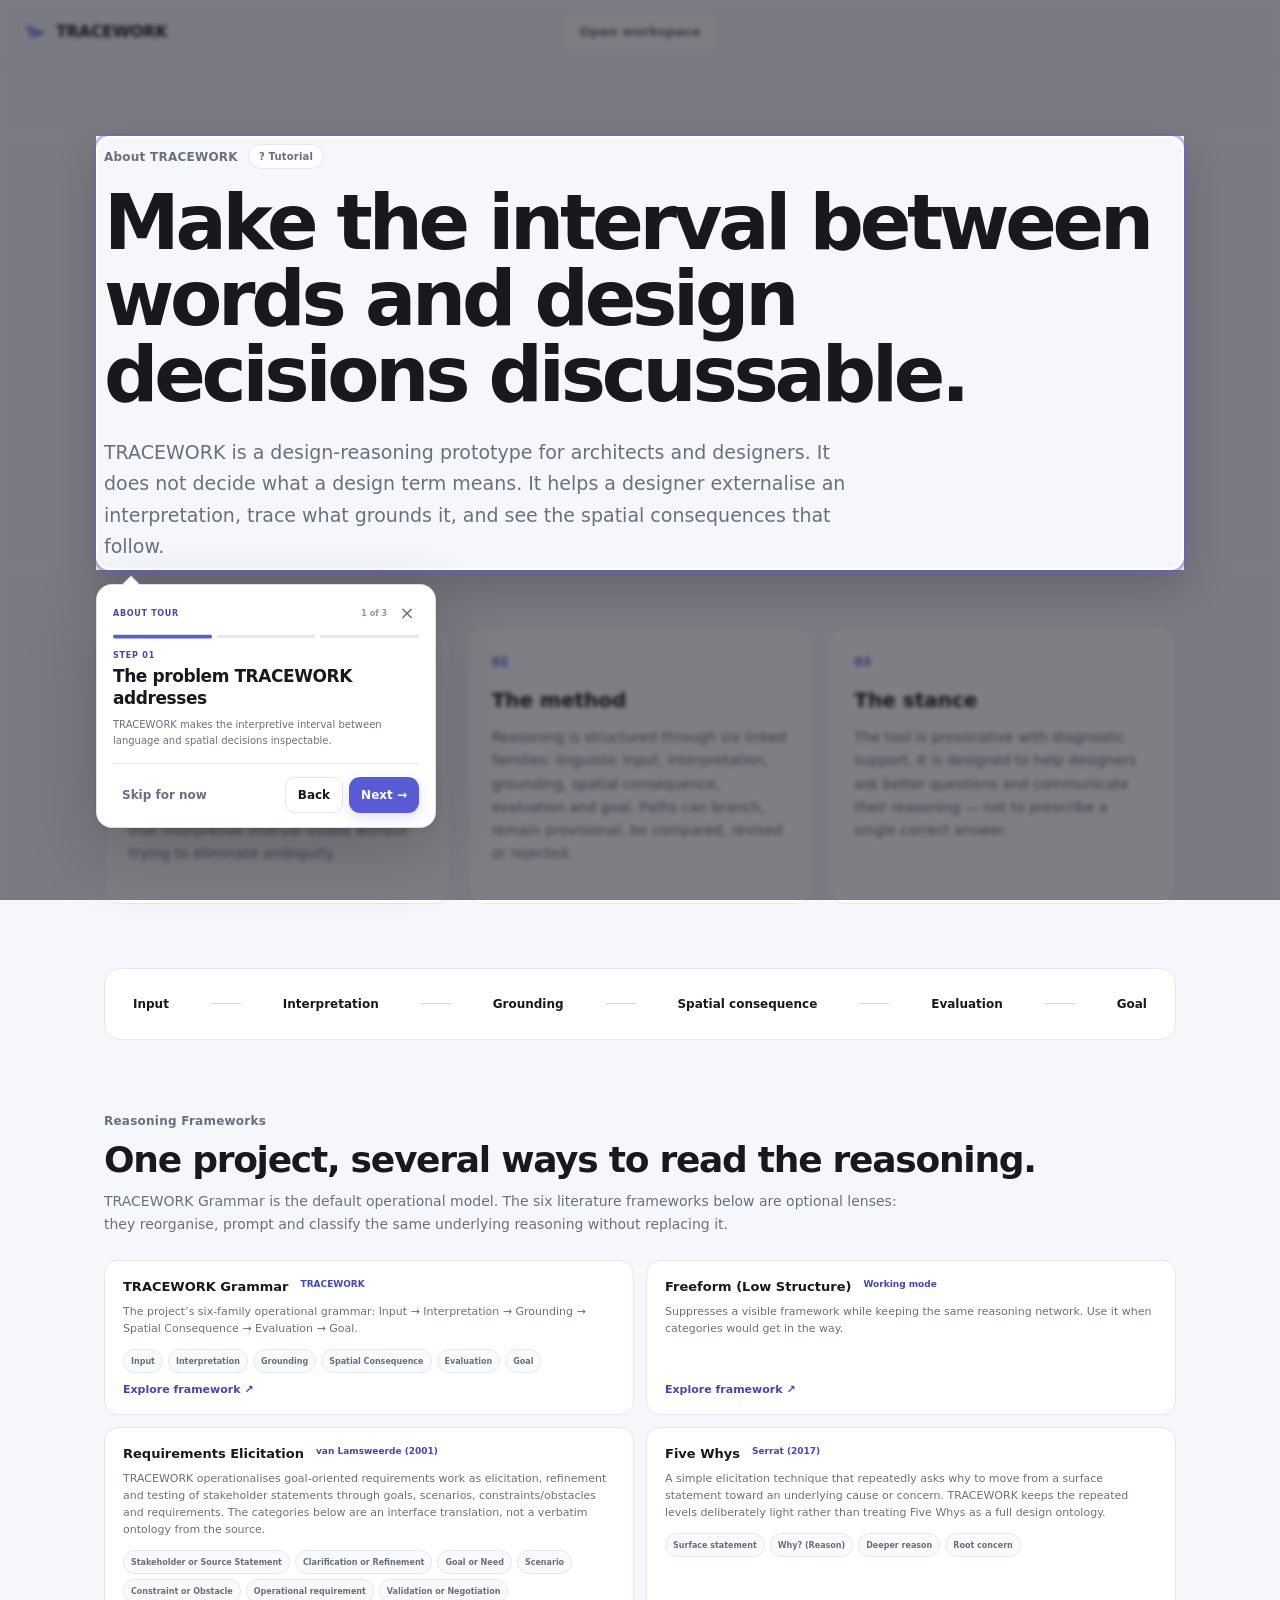
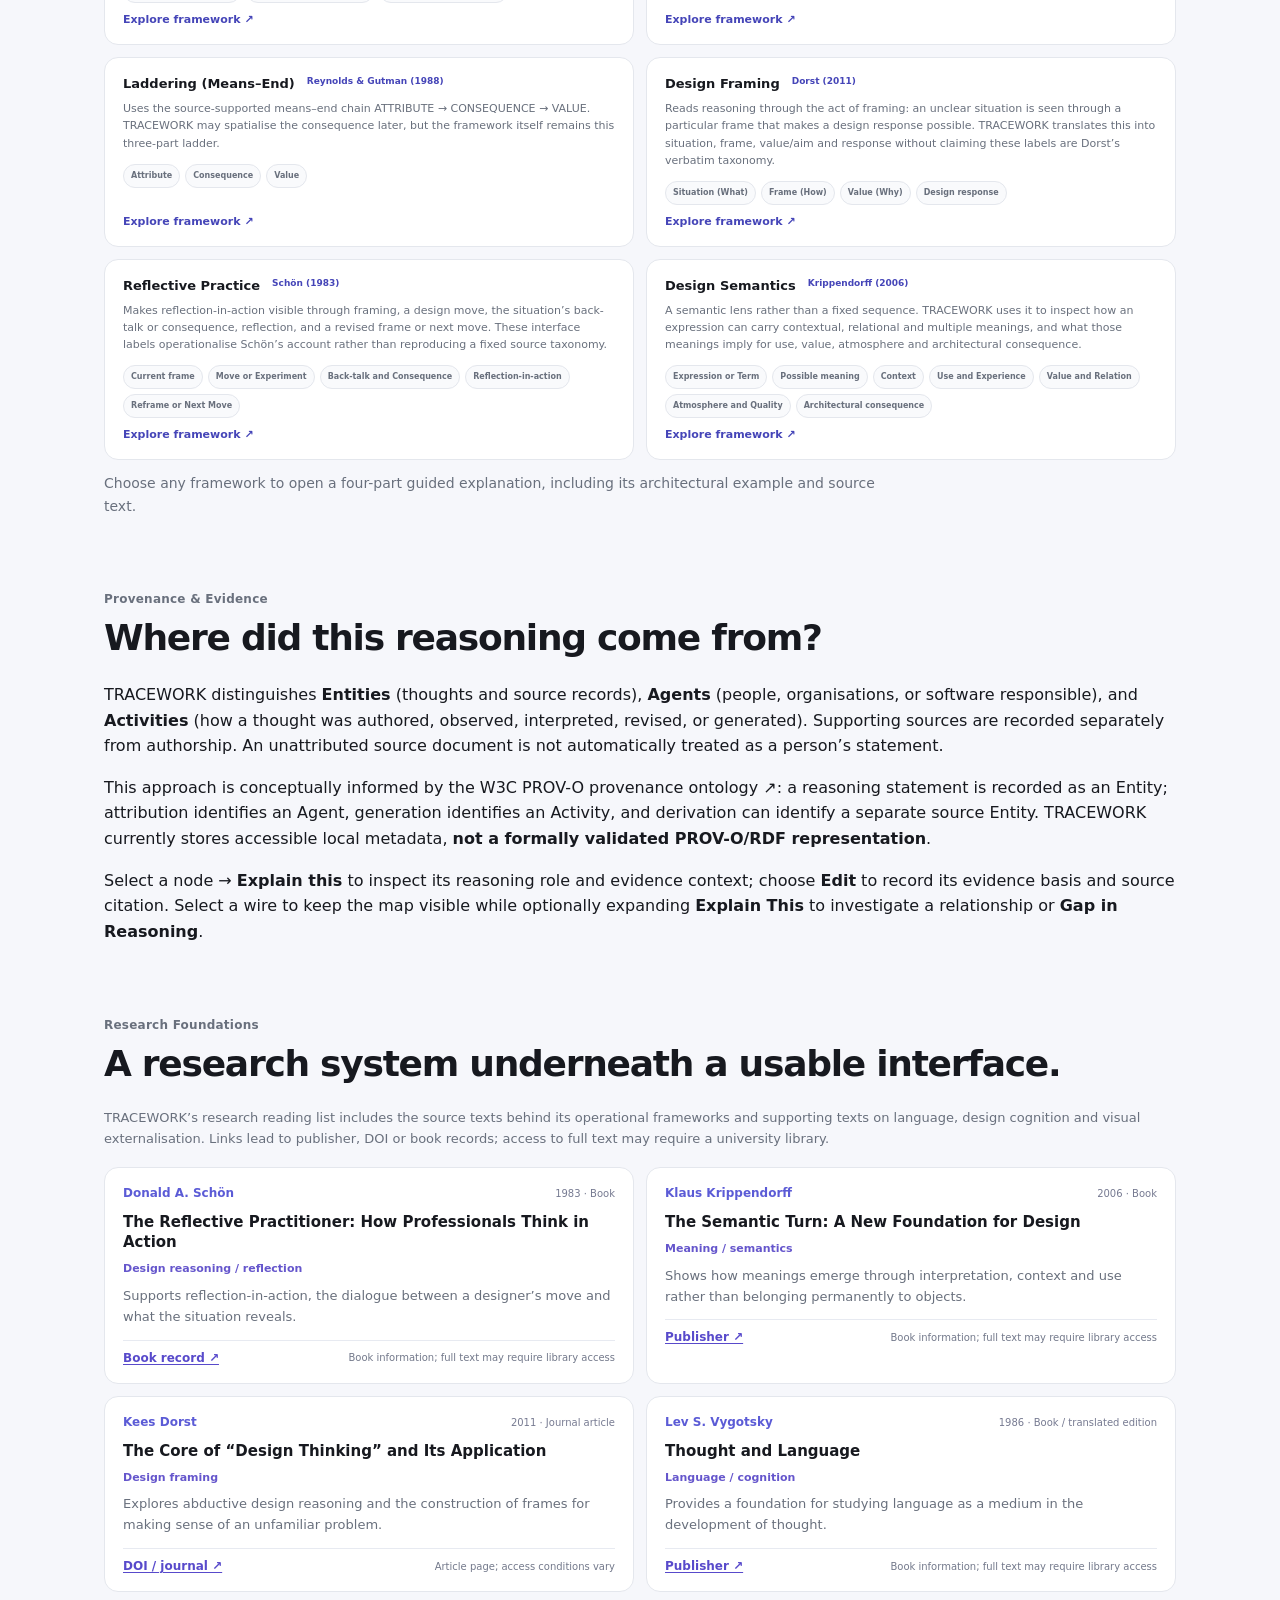
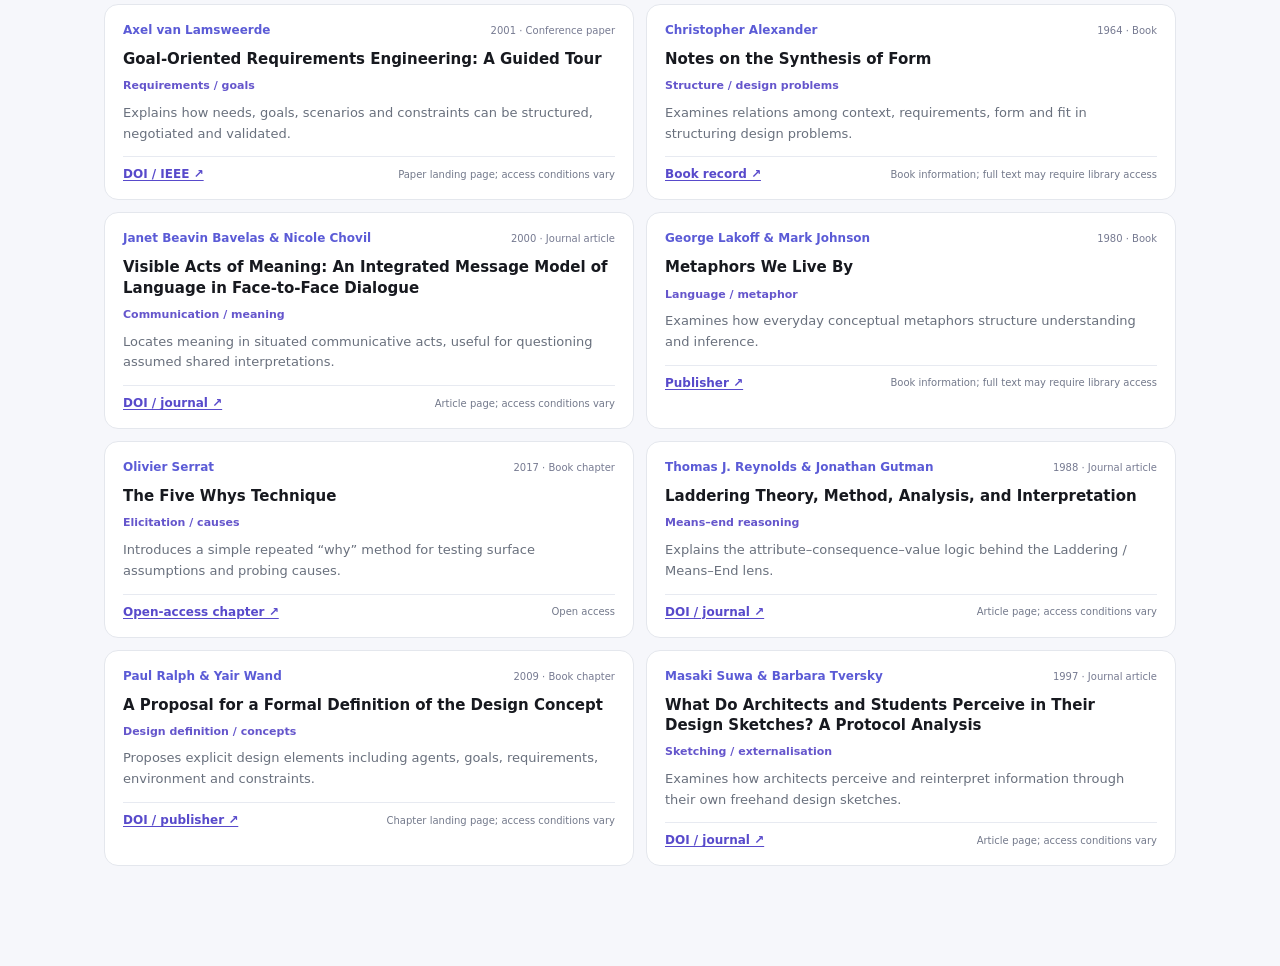
==== commit 08266e6e: "TRACEWORK D1.8 — Refine command bar, panel controls and tutorial spotlight Redesigned the fixed-heig" ====
--- a/about.html
+++ b/about.html
@@ -7,7 +7,7 @@
   <link rel="stylesheet" href="css/base.css">
   <link rel="stylesheet" href="css/layout.css">
   <link rel="stylesheet" href="css/components.css?v=d1-6-help">
-  <link rel="stylesheet" href="css/responsive.css?v=d1-6-docked-composer">
+  <link rel="stylesheet" href="css/responsive.css?v=d1.8">
 </head>
 <body>
   <header class="topbar">
@@ -62,7 +62,7 @@
     <div class="modal" id="modal" role="dialog" aria-modal="true" aria-labelledby="modalTitle"></div>
   </div>
   <script type="module">
-    import { bindTutorialTriggers, maybeOpenFirstVisitTutorial } from './js/ui/tutorials.js?v=d1-6-tour';
+    import { bindTutorialTriggers, maybeOpenFirstVisitTutorial } from './js/ui/tutorials.js?v=d1.8';
     import { initializeFrameworkExplorer } from './js/ui/framework-explorer.js?v=d1-6-counter';
     initializeFrameworkExplorer();
     bindTutorialTriggers();
--- a/css/components.css
+++ b/css/components.css
@@ -1118,3 +1118,8 @@
 /* Never animate tutorial spotlight behind its current target. */
 .tutorial-spotlight-ring{transition:none!important;}
 .tutorial-popover{transition:none!important;}
+
+
+/* D1.7: remove unlabelled purple stripe above tutorial dialogue. The
+   labelled step-progress indicator below its heading remains. */
+.tutorial-popover::before{content:none!important;display:none!important;}
--- a/css/responsive.css
+++ b/css/responsive.css
@@ -456,3 +456,199 @@
  #workspaceView .canvas-panel .thought-matches{grid-row:6;}
  #workspaceView .canvas-panel .thought-clarifier{grid-row:7;}
 }
+
+
+/* D1.7: keep the command dock at one predictable height whether the text
+   classifier produces 0 or 6 matches. All optional content scrolls INSIDE
+   the dock rather than pushing the graph viewport upward. */
+#workspaceView .canvas-panel .thought-dock {
+  box-sizing:border-box!important;
+  height:146px!important;min-height:146px!important;max-height:146px!important;
+  overflow-x:hidden!important;overflow-y:auto!important;
+  scrollbar-gutter:stable;
+  align-content:start;
+  overscroll-behavior:contain;
+}
+#workspaceView .canvas-panel .thought-entry>textarea {
+  resize:none!important;height:35px!important;min-height:35px!important;max-height:35px!important;
+}
+#workspaceView .canvas-panel .thought-actions {
+  align-self:start;
+}
+#workspaceView .canvas-panel .thought-matches {
+  display:flex;flex-wrap:nowrap;min-width:0;max-height:none!important;
+  overflow-x:auto!important;overflow-y:hidden!important;padding:1px 0 3px;
+}
+#workspaceView .canvas-panel .thought-match{flex:0 0 auto;}
+#workspaceView .canvas-panel .thought-reason{
+  min-height:0;max-height:28px!important;overflow-y:auto!important;
+}
+/* The rails belong to the TOP of their corresponding panel, not its middle.
+   When closed, each remains visible as a small top-corner reopening tab. */
+#workspaceView>.panel-edge-control {
+  top:10px!important;transform:none!important;
+  min-height:32px;min-width:28px;border-radius:8px;
+}
+#workspaceView>.panel-edge-left {
+  left:max(2px,calc(var(--d14-left,330px) - 17px))!important;
+}
+#workspaceView>.panel-edge-right {
+  right:max(2px,calc(var(--d14-right,340px) - 17px))!important;
+}
+#workspaceView.panel-source-closed>.panel-edge-left{left:3px!important;}
+#workspaceView.panel-inspector-closed>.panel-edge-right{right:3px!important;}
+@media (min-width:561px) and (max-width:820px){
+  #workspaceView>.panel-edge-left{left:164px!important;}
+  #workspaceView.panel-source-closed>.panel-edge-left{left:3px!important;}
+  #workspaceView>.panel-edge-right{right:4px!important;}
+}
+@media (max-width:560px){
+  #workspaceView>.panel-edge-control{position:fixed!important;top:calc(var(--topbar,56px) + 8px)!important;transform:none!important;}
+  #workspaceView>.panel-edge-left{left:3px!important;}
+  #workspaceView>.panel-edge-right{right:3px!important;}
+  #workspaceView .canvas-panel .thought-dock {
+    height:160px!important;min-height:160px!important;max-height:160px!important;
+  }
+}
+
+
+/* D1.8 — Architectural command bar: stable height, generous text spacing,
+   legible recognition and optional metadata in a separate intentional drawer.
+   Restore document-flow spacing from canvas without floating over nodes. */
+#workspaceView .canvas-panel .thought-dock:not(.hidden){
+  position:relative!important;grid-row:3;box-sizing:border-box!important;
+  display:grid!important;grid-template-columns:minmax(0,1fr) auto!important;
+  grid-template-rows:39px 30px 26px minmax(18px,1fr) auto!important;
+  align-content:stretch!important;align-items:center!important;
+  gap:4px 10px!important;
+  width:calc(100% - 20px)!important;max-width:calc(100% - 20px)!important;
+  height:177px!important;min-height:177px!important;max-height:177px!important;
+  margin:8px 10px 7px!important;padding:9px 12px!important;
+  border:1px solid #dde1ed!important;border-radius:13px!important;
+  background:#f6f7fb!important;box-shadow:0 4px 14px rgba(27,34,60,.055)!important;
+  overflow:visible!important;
+}
+#workspaceView .canvas-panel .thought-entry{display:contents!important;}
+#workspaceView .canvas-panel .thought-entry>textarea{
+  grid-column:1/-1!important;grid-row:1!important;align-self:stretch!important;
+  display:block;width:100%!important;height:39px!important;
+  min-height:39px!important;max-height:39px!important;
+  padding:9px 11px!important;font:400 12px/1.45 var(--font)!important;
+  background:#fff!important;border:1px solid #dce0eb!important;
+  border-radius:9px!important;resize:none!important;
+}
+#workspaceView .canvas-panel .thought-reading{
+  grid-column:1!important;grid-row:2!important;
+  display:flex!important;flex-wrap:nowrap!important;align-items:center!important;
+  min-width:0!important;min-height:28px!important;padding:0 3px!important;gap:9px!important;
+}
+#workspaceView .canvas-panel .thought-reading>span{font-size:11px!important;white-space:nowrap;}
+#workspaceView .canvas-panel .thought-reading select{height:29px!important;font-size:12px!important;min-width:120px;}
+#workspaceView .canvas-panel .thought-actions{
+  grid-column:2!important;grid-row:2/4!important;align-self:center!important;
+  display:flex!important;gap:7px!important;justify-content:flex-end!important;white-space:nowrap;
+}
+#workspaceView .canvas-panel .thought-actions button{font-size:11px!important;min-height:32px!important;padding:8px 11px!important;}
+#workspaceView .canvas-panel .thought-advanced-metadata{
+  grid-column:1!important;grid-row:3!important;align-self:stretch!important;
+  margin:0!important;padding:0!important;min-width:0!important;
+  background:#fff!important;border:1px solid #dde1ed!important;
+  border-radius:8px!important;
+}
+#workspaceView .canvas-panel .thought-advanced-metadata>summary{
+  padding:5px 9px!important;min-height:24px!important;line-height:15px!important;
+  font-size:10px!important;white-space:nowrap;overflow:hidden;text-overflow:ellipsis;
+}
+#workspaceView .canvas-panel .thought-advanced-metadata[open]{padding:0!important;}
+#workspaceView .canvas-panel .thought-advanced-metadata .thought-metadata-body{
+  position:absolute;z-index:45;bottom:calc(100% + 9px);left:12px;
+  box-sizing:border-box;width:min(540px,calc(100% - 24px));
+  max-height:min(48vh,340px);padding:12px 13px;overflow:auto;
+  background:#fff;border:1px solid #dce0eb;border-radius:13px;
+  box-shadow:0 13px 38px rgba(25,30,50,.18);
+  overscroll-behavior:contain;
+}
+#workspaceView .canvas-panel .thought-advanced-metadata .thought-metadata-grid{padding:2px 0 6px;}
+#workspaceView .canvas-panel .thought-advanced-metadata .thought-optional-field{
+  margin:5px 0 0!important;width:100%!important;box-sizing:border-box;
+}
+#workspaceView .canvas-panel .thought-reason{
+  grid-column:1/-1!important;grid-row:4!important;min-width:0!important;
+  align-self:center!important;margin:0!important;padding:1px 3px!important;
+  line-height:1.4!important;font-size:10px!important;max-height:29px!important;
+  overflow:hidden!important;text-overflow:ellipsis;
+}
+#workspaceView .canvas-panel .thought-matches{
+  grid-column:1/-1!important;grid-row:5!important;
+  min-width:0!important;min-height:20px!important;max-height:26px!important;
+  display:flex!important;gap:5px;overflow-x:auto!important;overflow-y:hidden!important;
+  align-items:center!important;margin:0!important;padding:0 0 1px!important;
+  scrollbar-width:thin;
+}
+#workspaceView .canvas-panel .thought-clarifier{display:none!important;}
+#workspaceView .canvas-panel .thought-dock:not(.has-thought-text) .thought-reason,
+#workspaceView .canvas-panel .thought-dock:not(.has-thought-text) .thought-matches:empty{visibility:hidden!important;}
+/* Prevent the older mobile breakpoint from flattening command rows. */
+@media(max-width:1050px){
+ #workspaceView .canvas-panel .thought-dock:not(.hidden){
+   grid-template-columns:minmax(0,1fr) auto!important;
+   grid-template-rows:39px 30px 26px minmax(18px,1fr) auto!important;
+ }
+ #workspaceView .canvas-panel .thought-actions{grid-column:2!important;grid-row:2/4!important;}
+}
+@media(max-width:600px){
+ #workspaceView .canvas-panel .thought-dock:not(.hidden){
+   width:calc(100% - 14px)!important;max-width:calc(100% - 14px)!important;
+   margin:7px!important;padding:8px!important;
+   height:185px!important;min-height:185px!important;max-height:185px!important;
+   grid-template-columns:minmax(0,1fr)!important;
+   grid-template-rows:38px 29px 26px minmax(18px,1fr) auto!important;
+   gap:4px!important;
+ }
+ #workspaceView .canvas-panel .thought-entry>textarea{grid-row:1!important;height:38px!important;min-height:38px!important;max-height:38px!important;}
+ #workspaceView .canvas-panel .thought-reading{grid-column:1!important;grid-row:2!important;}
+ #workspaceView .canvas-panel .thought-reading>span{font-size:10px!important;}
+ #workspaceView .canvas-panel .thought-reading select{min-width:95px;max-width:50%;font-size:11px!important;}
+ #workspaceView .canvas-panel .thought-advanced-metadata{grid-column:1!important;grid-row:3!important;}
+ #workspaceView .canvas-panel .thought-actions{grid-column:1!important;grid-row:4!important;justify-content:flex-end!important;}
+ #workspaceView .canvas-panel .thought-actions button{min-height:27px!important;padding:5px 8px!important;}
+ #workspaceView .canvas-panel .thought-reason{display:none!important;}
+ #workspaceView .canvas-panel .thought-matches{grid-column:1!important;grid-row:5!important;}
+ #workspaceView .canvas-panel .thought-advanced-metadata .thought-metadata-body{
+   left:6px;width:calc(100% - 12px);max-height:min(43vh,300px);
+ }
+}
+/* Real on-panel collapse icons and separate edge tabs ONLY while collapsed. */
+#workspaceView #toggleSourcePanel[hidden],#workspaceView #toggleInspectorPanel[hidden]{display:none!important;}
+#workspaceView .source-panel-actions{display:flex;align-items:center;gap:7px;flex:0 0 auto;}
+#workspaceView .inspector-panel-actions{display:flex;justify-content:flex-end;align-items:center;min-height:23px;margin:-4px -5px 6px 0;}
+#workspaceView .panel-inline-collapse{
+  appearance:none;display:inline-flex;align-items:center;justify-content:center;
+  width:27px;height:27px;min-width:27px;min-height:27px;
+  background:#fff;border:1px solid #dce0ea;border-radius:8px;
+  color:#5652be;cursor:pointer;font:750 15px var(--font);
+}
+#workspaceView .panel-inline-collapse:hover,#workspaceView .panel-inline-collapse:focus-visible{
+  background:#f0efff;border-color:#aaa6e7;outline-offset:2px;
+}
+#workspaceView>.panel-edge-control:not([hidden]){
+  display:inline-flex!important;position:absolute!important;top:13px!important;
+  height:30px!important;min-width:27px!important;padding:4px 6px!important;
+  background:#fff;border:1px solid #dce0ea;border-radius:0 9px 9px 0!important;
+  box-shadow:0 2px 8px rgba(29,37,61,.12);transform:none!important;
+}
+#workspaceView.panel-source-closed>.panel-edge-left{left:0!important;right:auto!important;}
+#workspaceView.panel-inspector-closed>.panel-edge-right{
+  right:0!important;left:auto!important;border-radius:9px 0 0 9px!important;
+}
+@media(max-width:560px){
+ #workspaceView>.panel-edge-control:not([hidden]){position:fixed!important;top:calc(var(--topbar,56px) + 10px)!important;}
+}
+
+/* Recognition must be legible, not compressed into tiny percentage chips. */
+#workspaceView .canvas-panel .thought-match{
+  flex:0 0 auto!important;min-height:22px!important;box-sizing:border-box;
+  padding:3px 8px!important;font-size:10px!important;line-height:1.35!important;
+  white-space:nowrap;gap:6px!important;
+}
+#workspaceView .canvas-panel .thought-match strong{font-size:10px!important;font-variant-numeric:tabular-nums;}
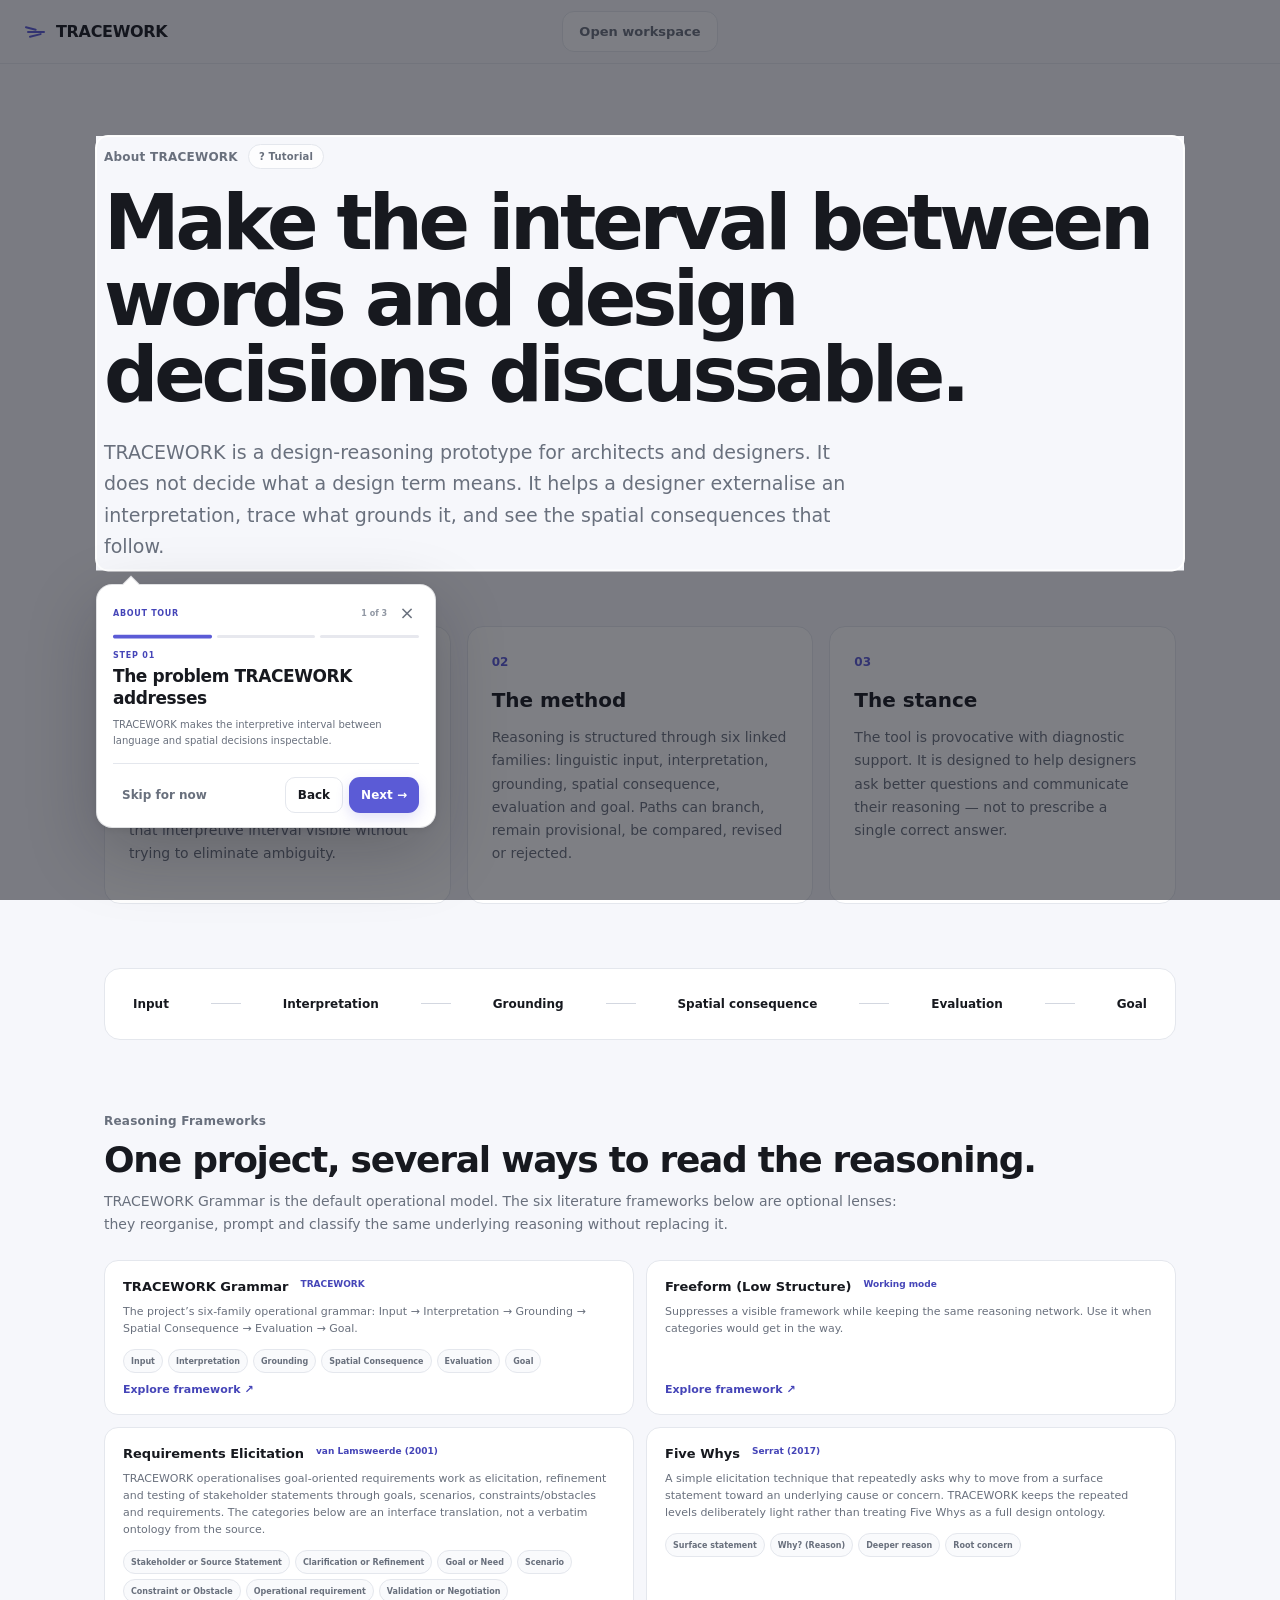
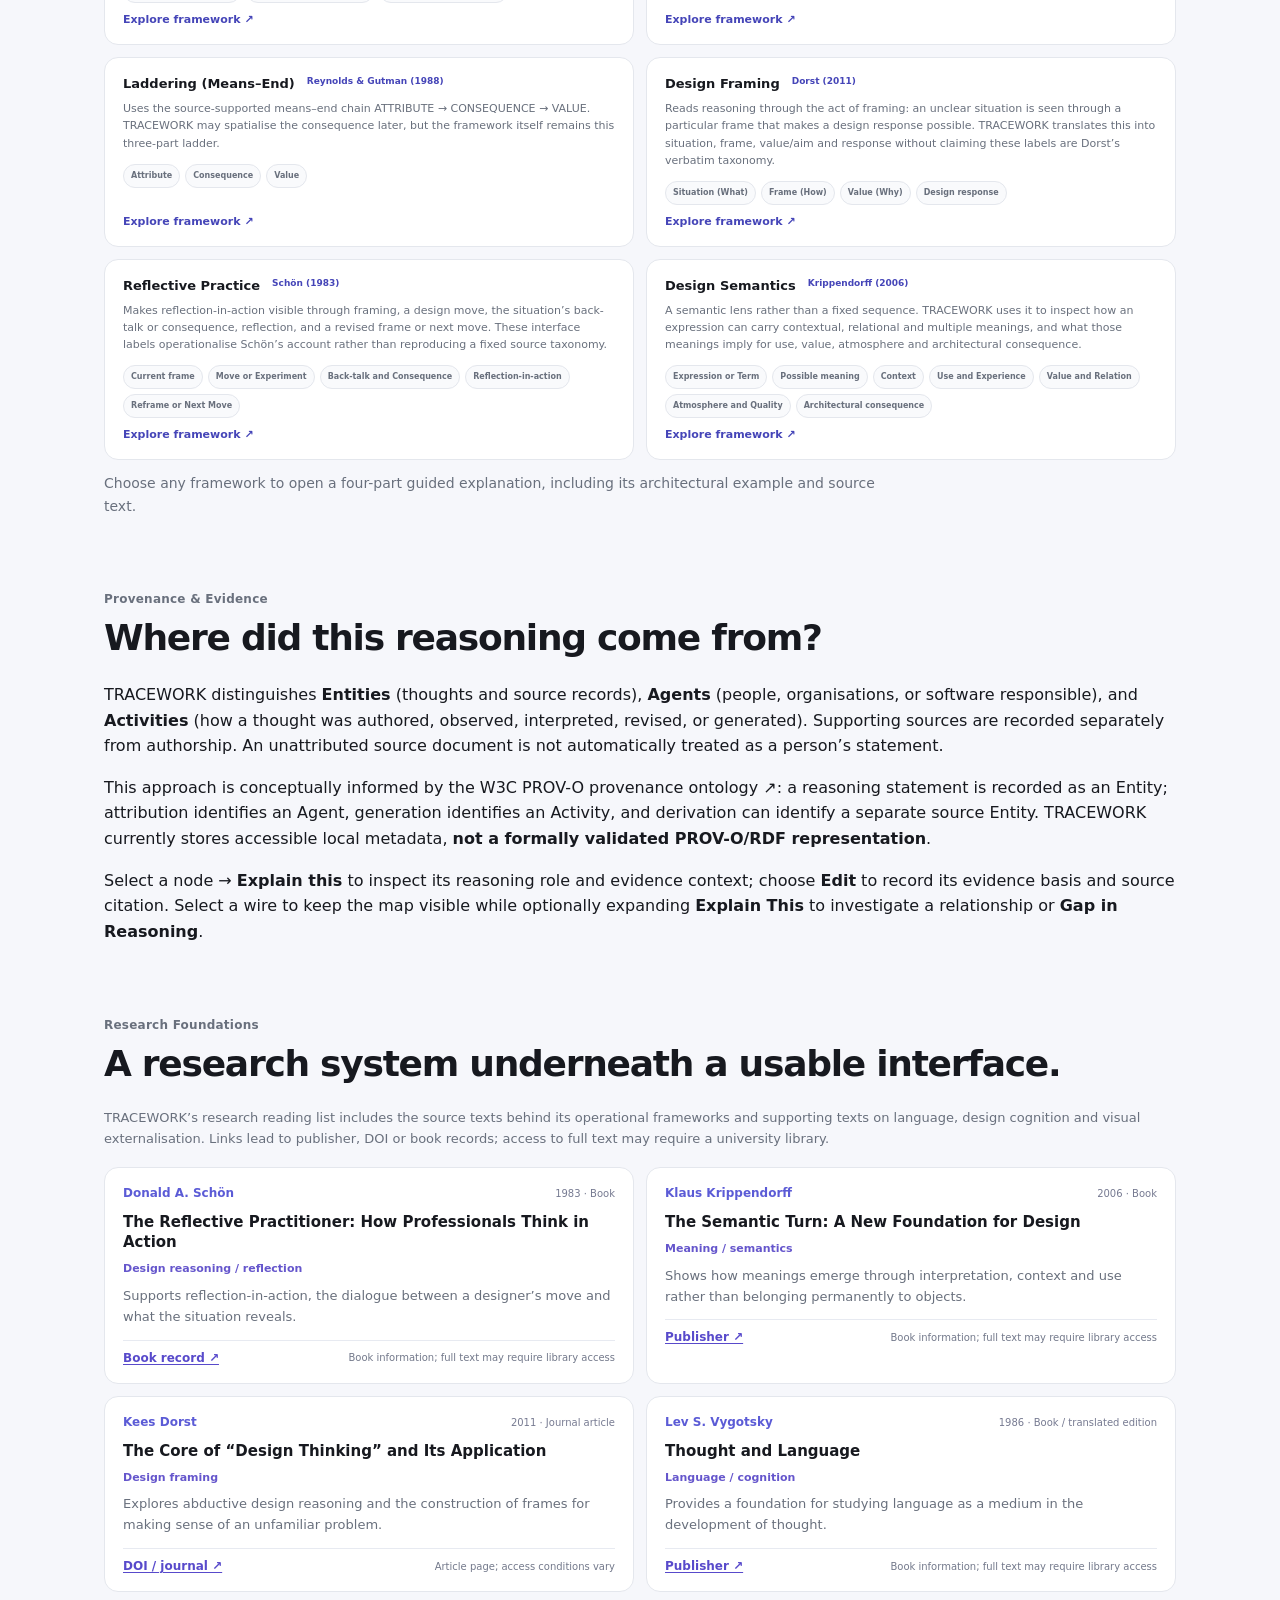
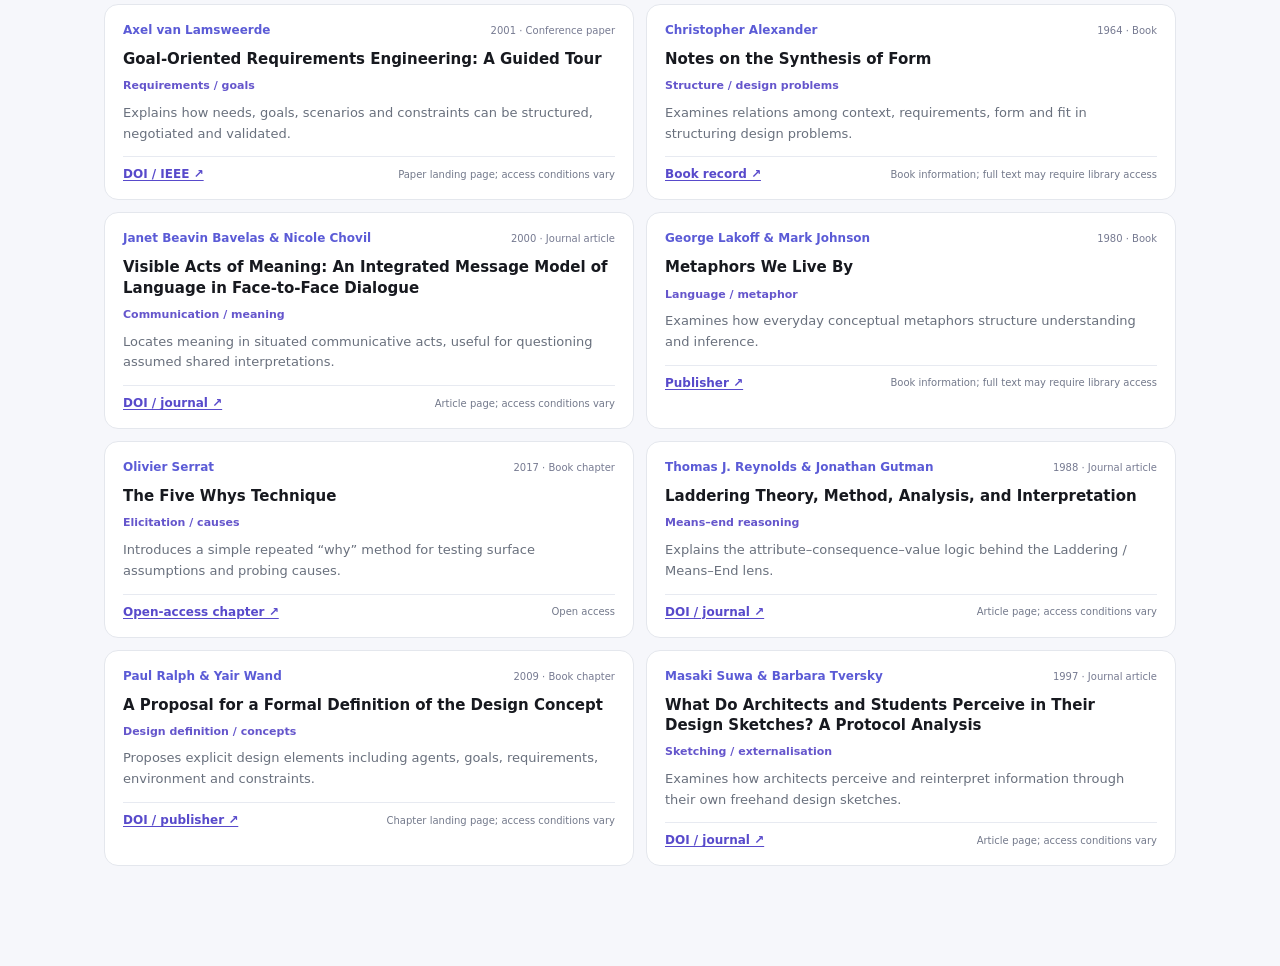
==== commit bda3ba88: "TRACEWORK D1.9 — Refine metadata dismissal and tutorial stability Added intentional click-outside di" ====
--- a/about.html
+++ b/about.html
@@ -6,7 +6,7 @@
   <title>About — TRACEWORK</title>
   <link rel="stylesheet" href="css/base.css">
   <link rel="stylesheet" href="css/layout.css">
-  <link rel="stylesheet" href="css/components.css?v=d1-6-help">
+  <link rel="stylesheet" href="css/components.css?v=d1.9">
   <link rel="stylesheet" href="css/responsive.css?v=d1.8">
 </head>
 <body>
@@ -62,7 +62,7 @@
     <div class="modal" id="modal" role="dialog" aria-modal="true" aria-labelledby="modalTitle"></div>
   </div>
   <script type="module">
-    import { bindTutorialTriggers, maybeOpenFirstVisitTutorial } from './js/ui/tutorials.js?v=d1.8';
+    import { bindTutorialTriggers, maybeOpenFirstVisitTutorial } from './js/ui/tutorials.js?v=d1.9';
     import { initializeFrameworkExplorer } from './js/ui/framework-explorer.js?v=d1-6-counter';
     initializeFrameworkExplorer();
     bindTutorialTriggers();
--- a/css/components.css
+++ b/css/components.css
@@ -1123,3 +1123,13 @@
 /* D1.7: remove unlabelled purple stripe above tutorial dialogue. The
    labelled step-progress indicator below its heading remains. */
 .tutorial-popover::before{content:none!important;display:none!important;}
+
+/* D1.9 — Stable, single-layer tutorial spotlight. A single even-odd SVG
+   cutout avoids Chrome compositor flashes from four blurred fixed masks.
+   The painted scrim remains clickable; the clear cutout remains interactive. */
+.tutorial-scrim{position:fixed;inset:0;display:block;width:100vw;height:100vh;
+  overflow:hidden;z-index:1000;pointer-events:none;contain:paint;}
+.tutorial-scrim-path{fill:rgba(17,20,29,.54);fill-rule:evenodd;
+  pointer-events:visiblePainted;cursor:pointer;}
+.tutorial-scrim-outline{fill:none;stroke:rgba(255,255,255,.97);stroke-width:2;
+  pointer-events:none;vector-effect:non-scaling-stroke;}
